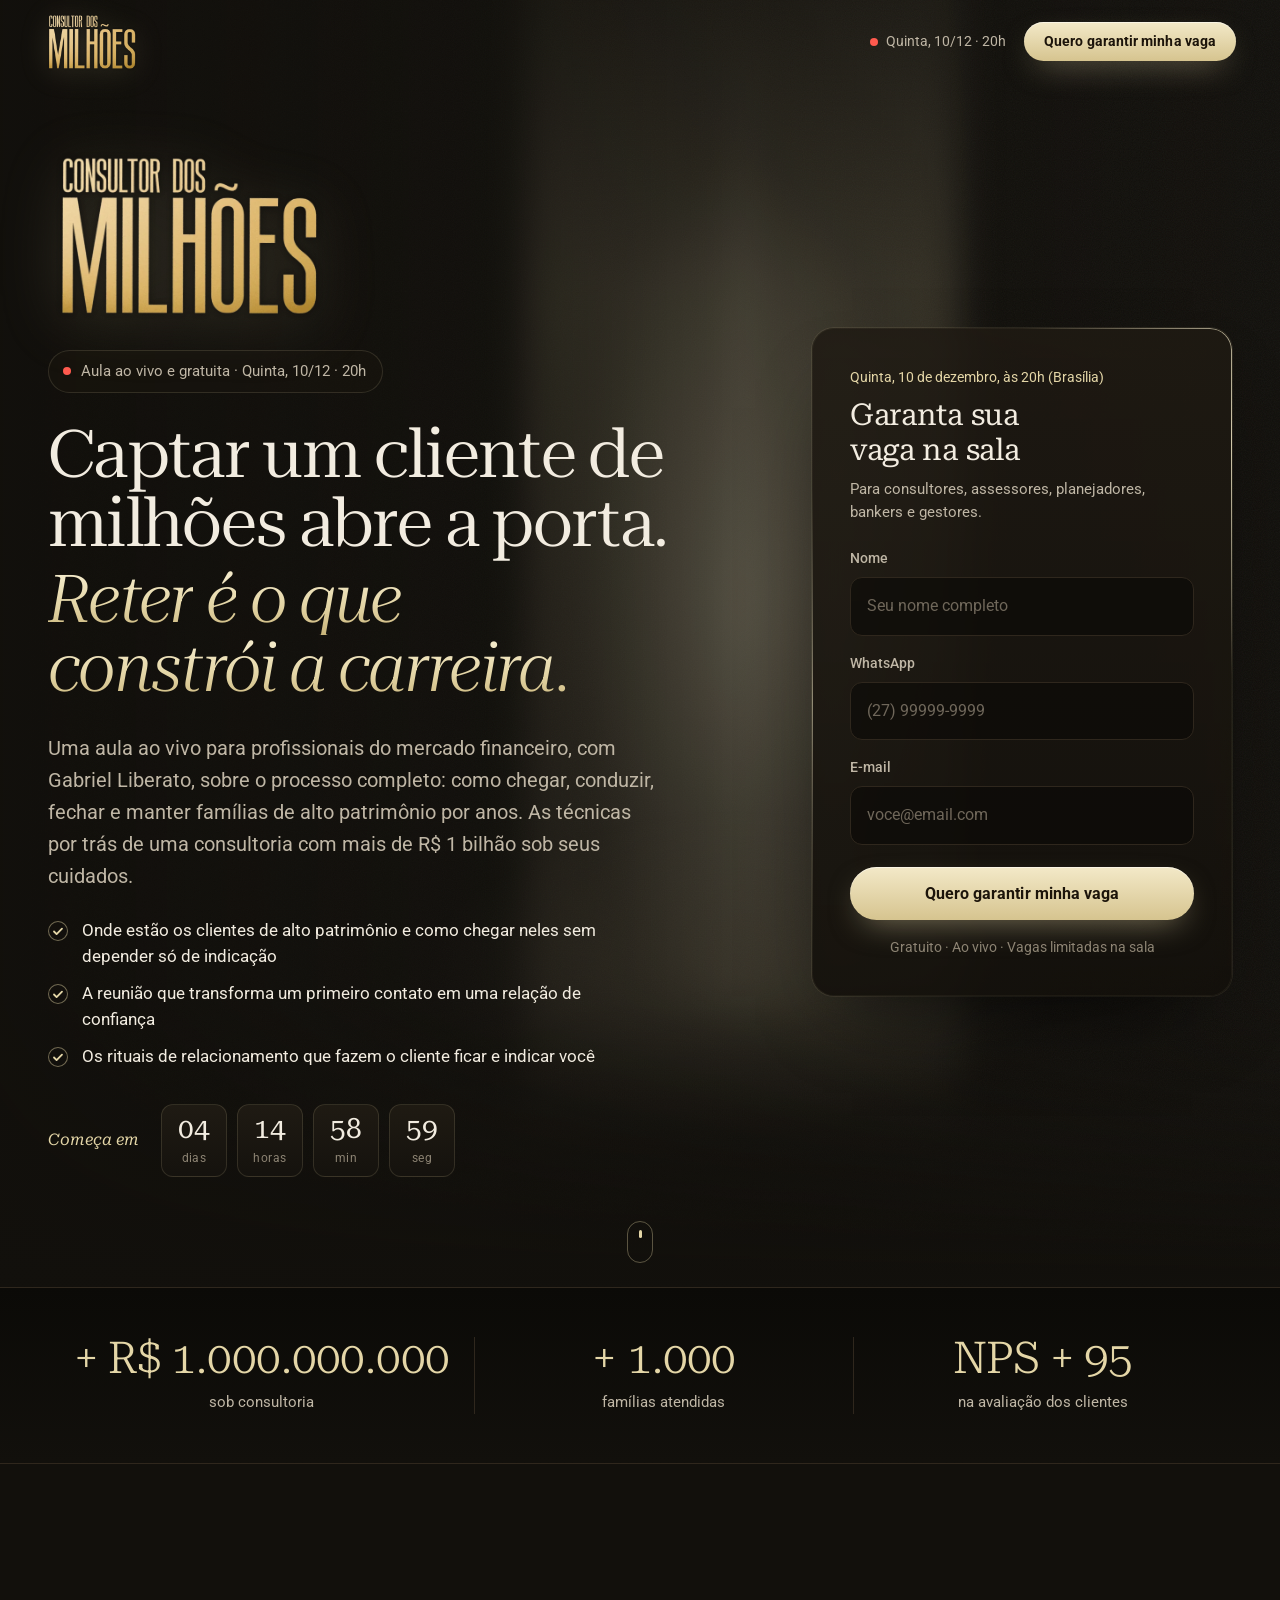
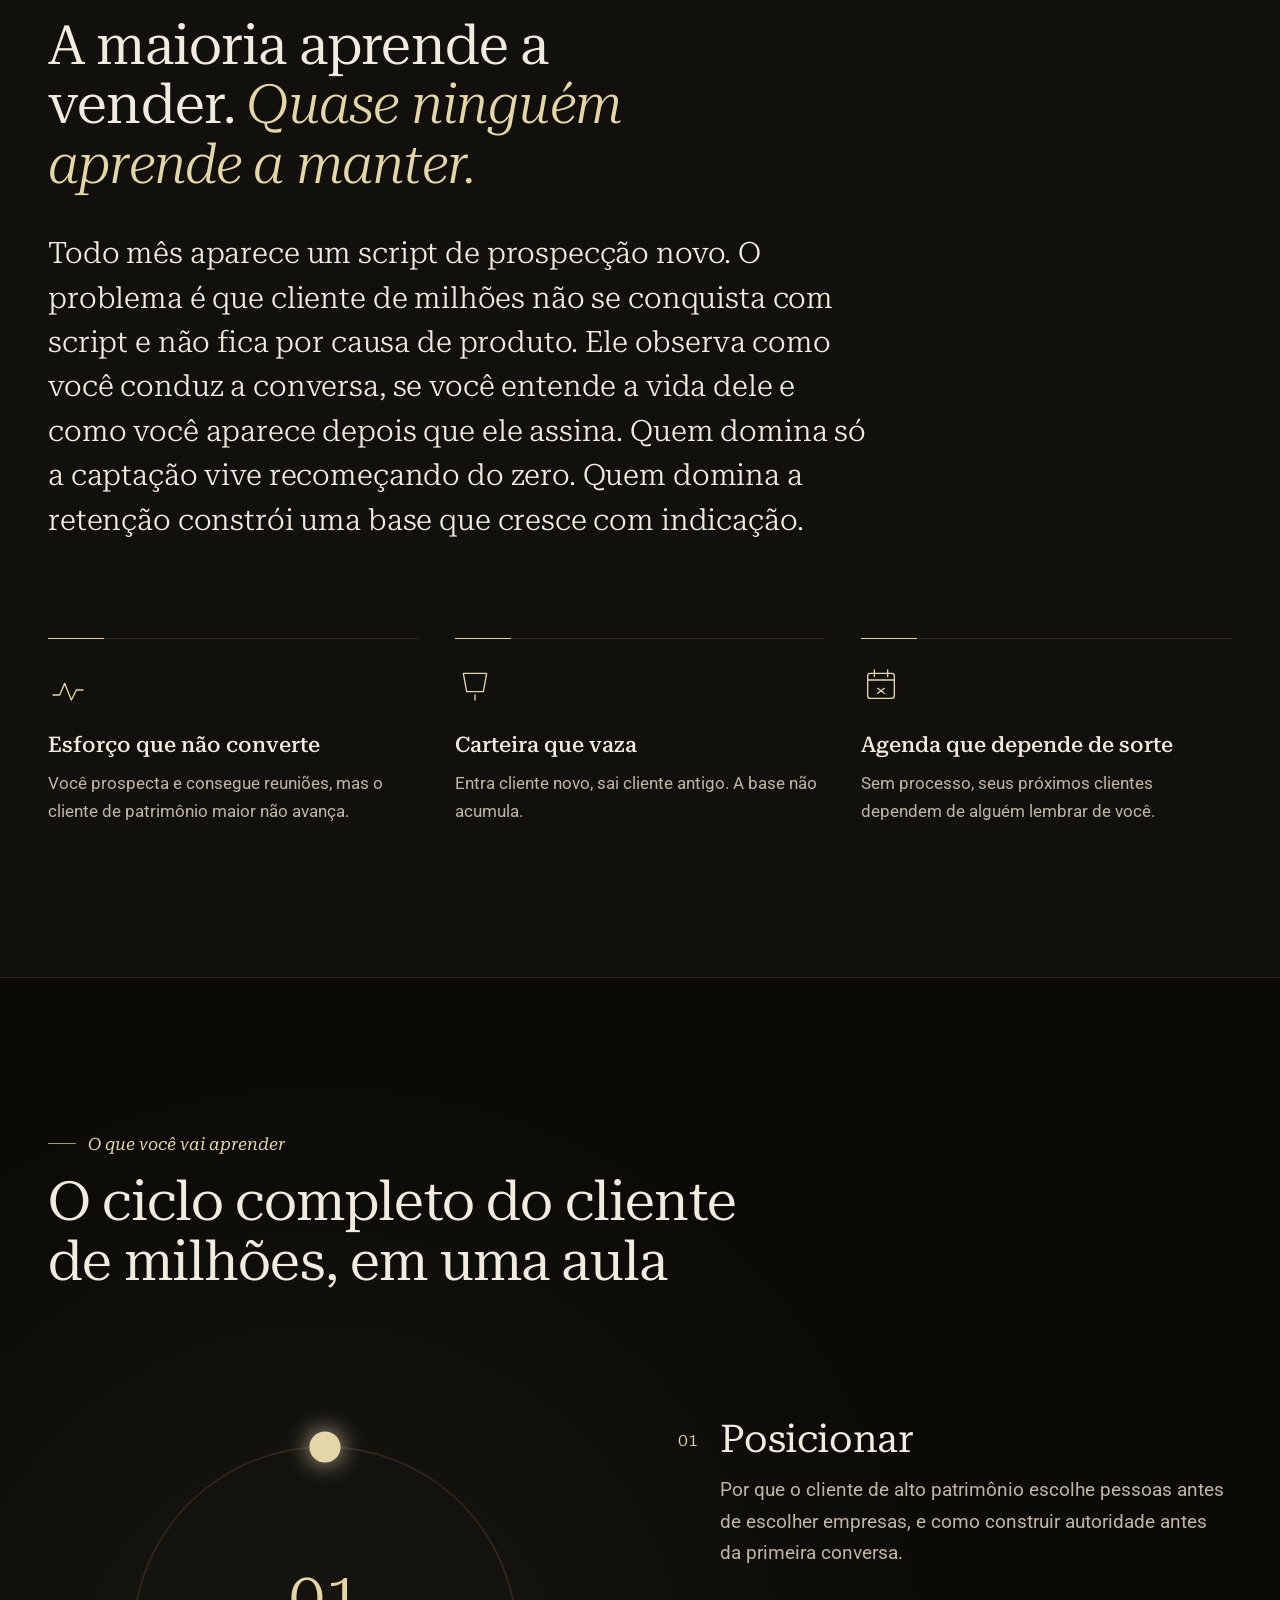
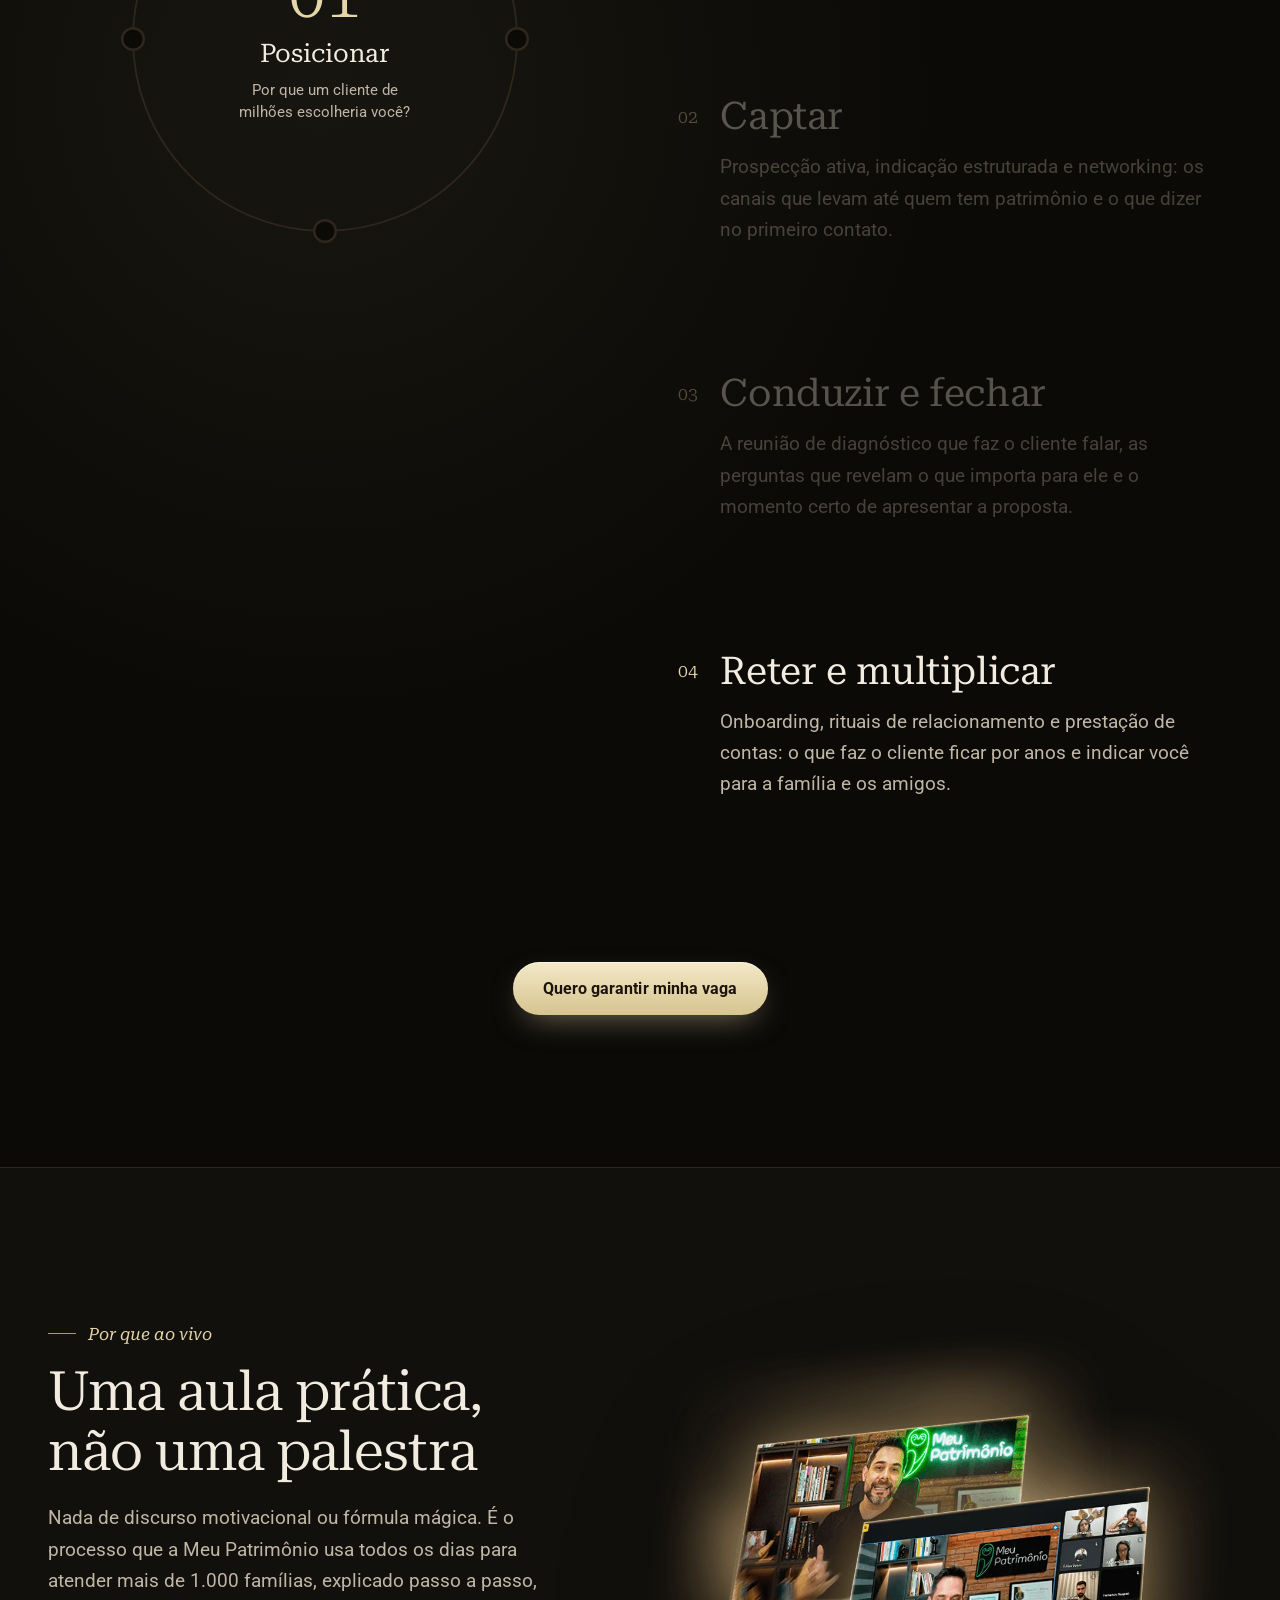
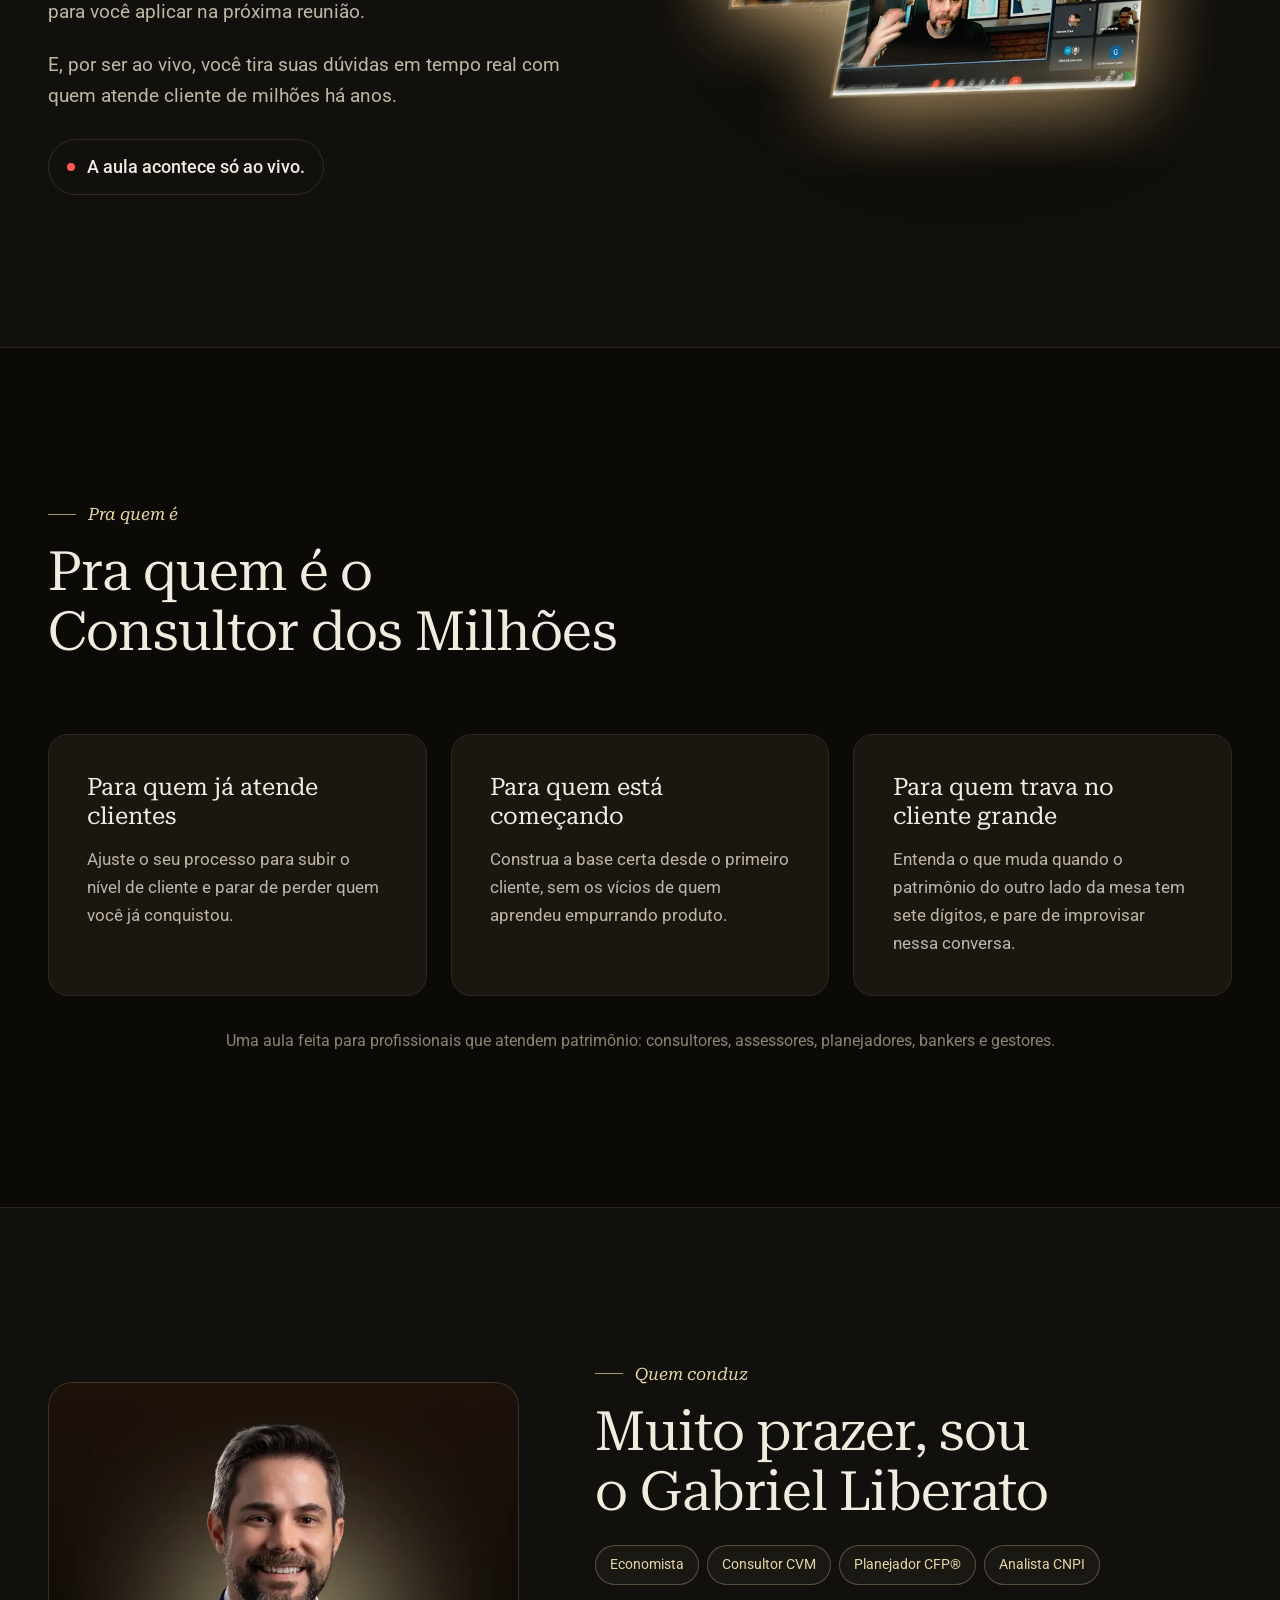
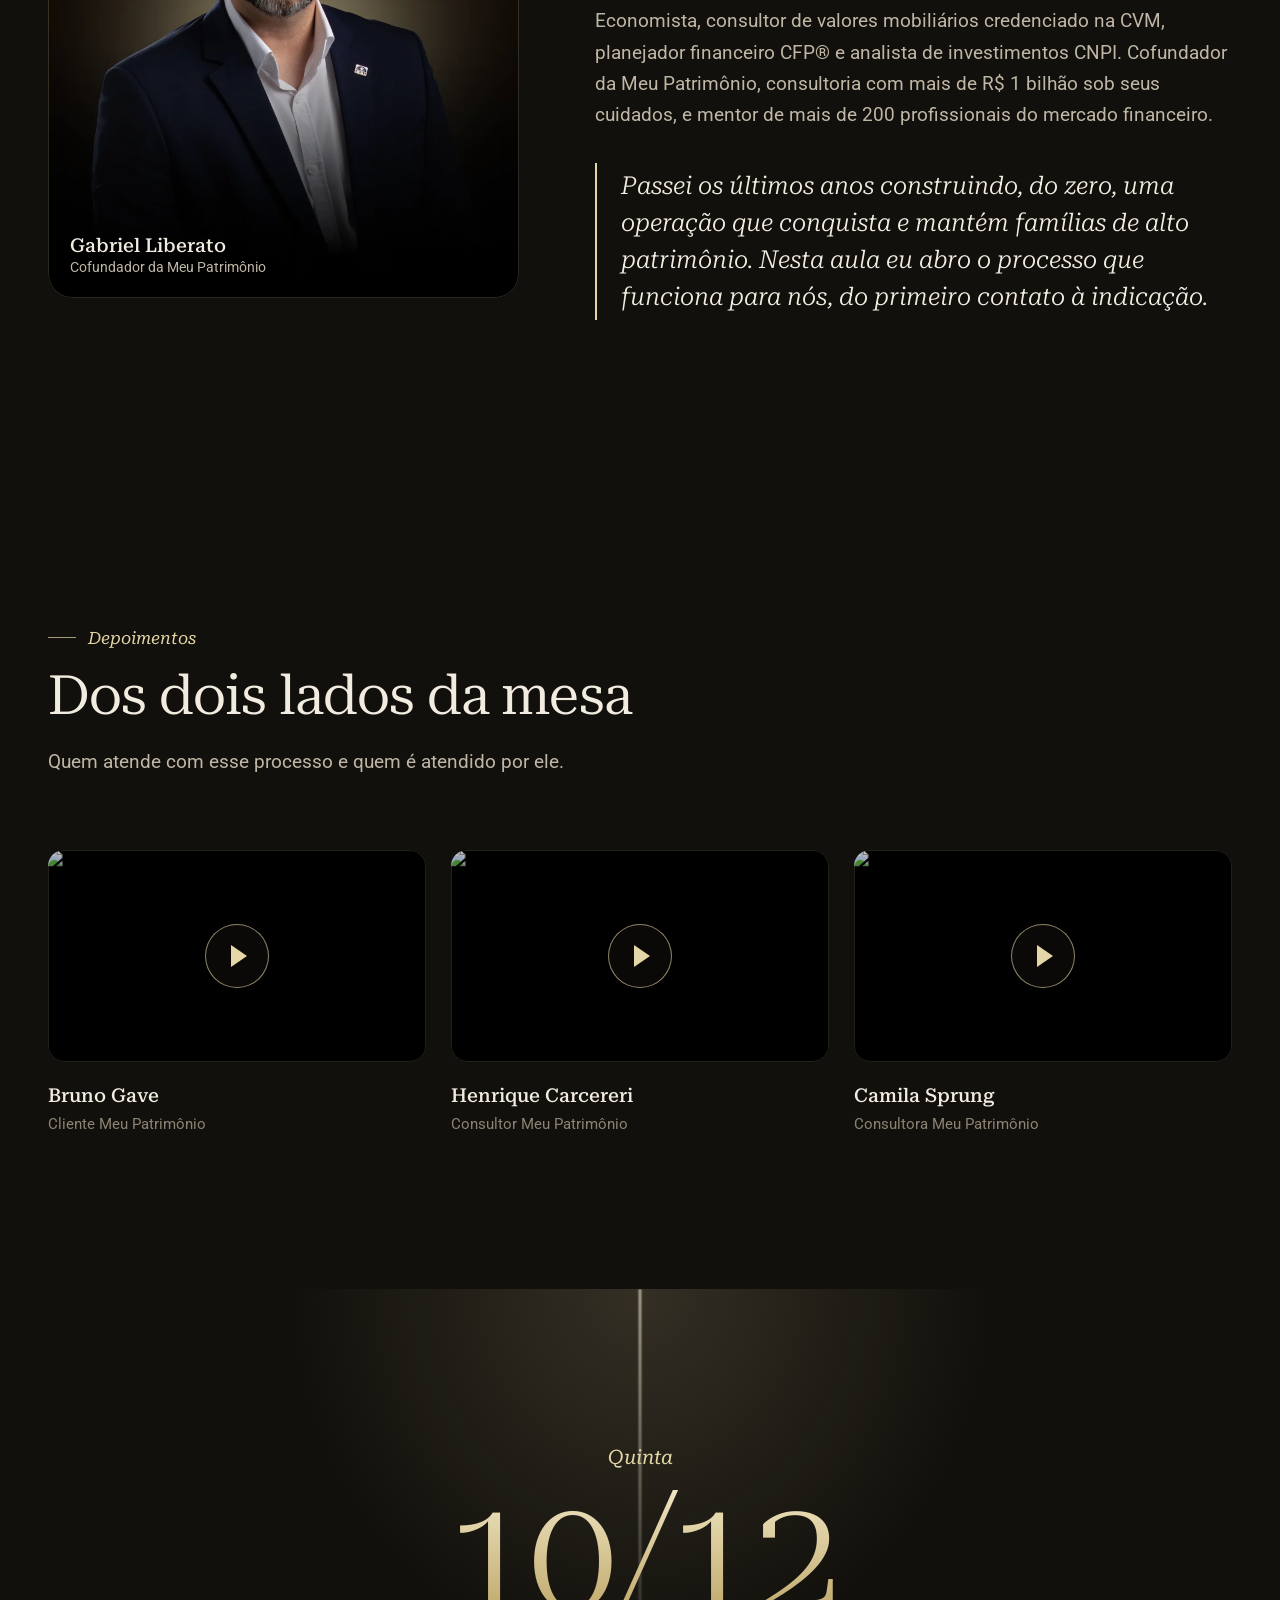
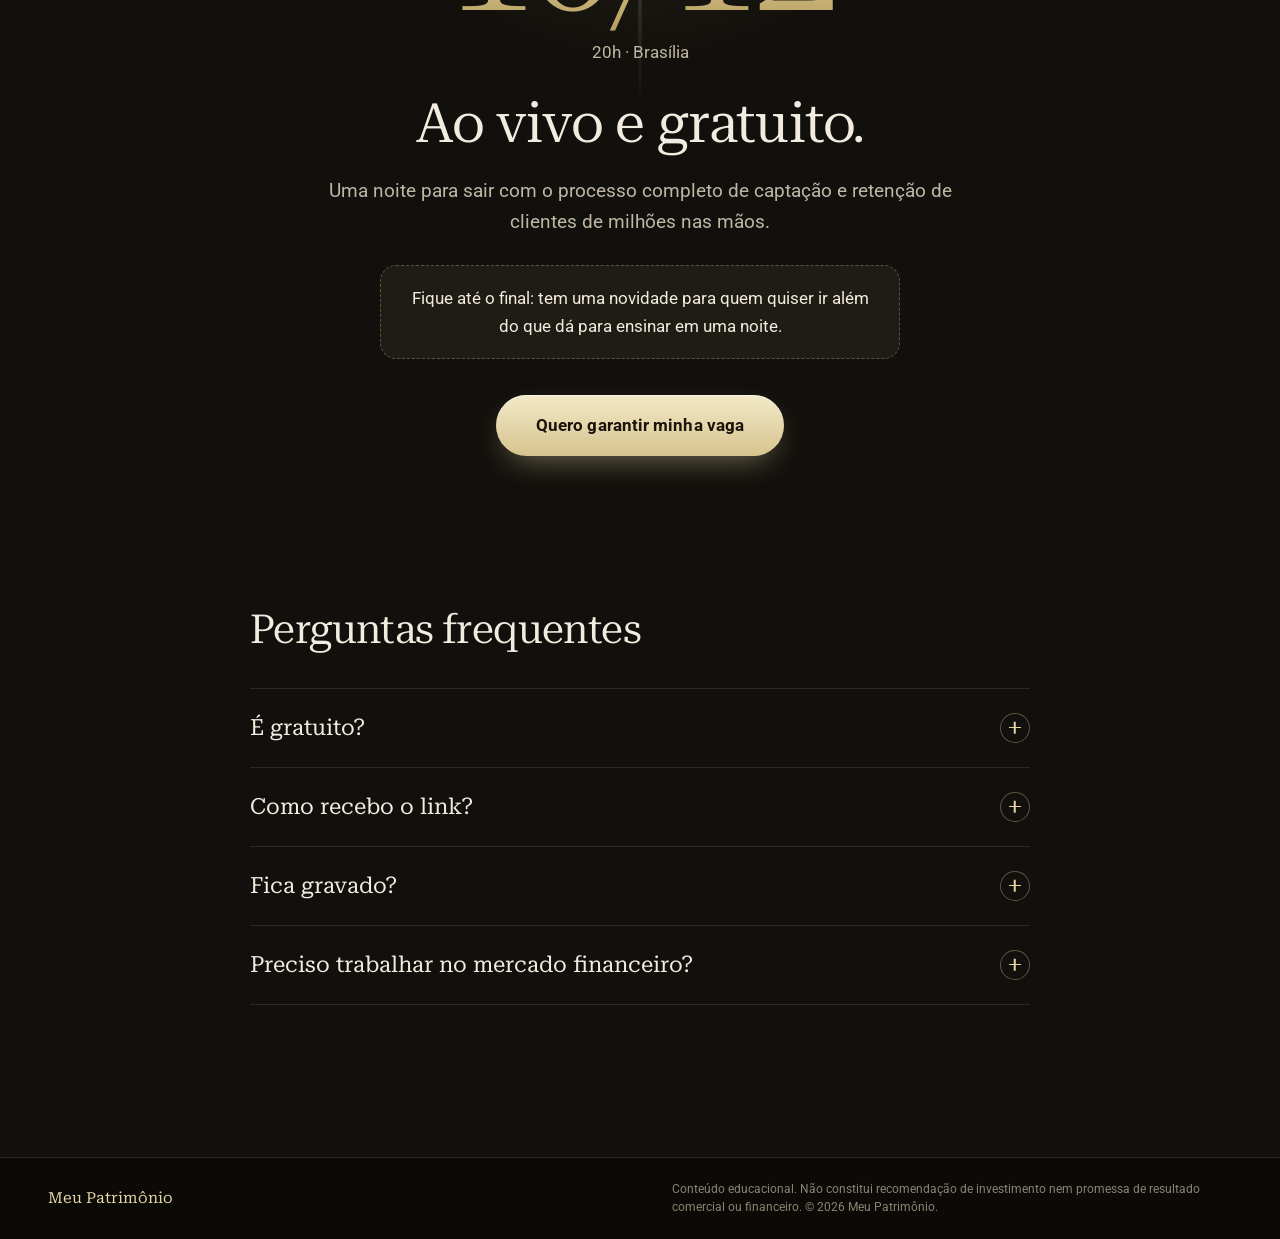
==== index.html @ 0bc3e93c "Favicon: M dourado da logo nova" ====
<!doctype html>
<html lang="pt-BR">
<head>
<!-- Google Tag Manager -->
<script>(function(w,d,s,l,i){w[l]=w[l]||[];w[l].push({'gtm.start':
new Date().getTime(),event:'gtm.js'});var f=d.getElementsByTagName(s)[0],
j=d.createElement(s),dl=l!='dataLayer'?'&l='+l:'';j.async=true;j.src=
'https://www.googletagmanager.com/gtm.js?id='+i+dl;f.parentNode.insertBefore(j,f);
})(window,document,'script','dataLayer','GTM-W8KLX8LN');</script>
<!-- End Google Tag Manager -->
<meta charset="utf-8">
<script>document.documentElement.classList.add('js')</script>
<meta name="viewport" content="width=device-width, initial-scale=1, viewport-fit=cover">
<title>Consultor dos Milhões · Aula ao vivo e gratuita para profissionais do mercado financeiro</title>
<meta name="description" content="Aula ao vivo e gratuita para consultores, assessores, planejadores e bankers, com Gabriel Liberato, sobre o processo completo de captar e reter clientes de alto patrimônio: posicionar, captar, conduzir, fechar e manter por anos.">
<meta name="theme-color" content="#12100c">
<meta property="og:type" content="website">
<meta property="og:title" content="Consultor dos Milhões · Aula ao vivo e gratuita para profissionais do mercado financeiro">
<meta property="og:description" content="Captar um cliente de milhões abre a porta. Reter é o que constrói a carreira. Aula ao vivo com Gabriel Liberato, cofundador da Meu Patrimônio.">
<meta property="og:locale" content="pt_BR">
<link rel="icon" href="assets/img/favicon.ico?v=2" sizes="any">
<link rel="icon" href="assets/img/favicon-32.png?v=2" type="image/png" sizes="32x32">
<link rel="apple-touch-icon" href="assets/img/apple-touch-icon.png?v=2">
<meta property="og:image" content="https://marketingmpi.github.io/LP-Consultor-dos-Milhoes/assets/img/favicon-512.png">
<link rel="preconnect" href="https://fonts.googleapis.com">
<link rel="preconnect" href="https://fonts.gstatic.com" crossorigin>
<link href="https://fonts.googleapis.com/css2?family=Roboto+Serif:ital,opsz,wght@0,8..144,300..600;1,8..144,300..500&family=Roboto:wght@400;500;700&display=swap" rel="stylesheet">
<link rel="stylesheet" href="styles.css?v=4">
</head>
<body>
<!-- Google Tag Manager (noscript) -->
<noscript><iframe src="https://www.googletagmanager.com/ns.html?id=GTM-W8KLX8LN"
height="0" width="0" style="display:none;visibility:hidden"></iframe></noscript>
<!-- End Google Tag Manager (noscript) -->

<div class="progress" aria-hidden="true"><span></span></div>

<!-- ===== Header ===== -->
<header class="header" id="topo">
  <a class="brand" href="#topo" aria-label="Consultor dos Milhões, voltar ao topo">
    <img class="brand-logo" src="assets/img/consultor-dos-milhoes.webp?v=2" width="640" height="399" alt="Consultor dos Milhões">
  </a>
  <div class="header-right">
    <span class="header-date"><span class="live-dot" aria-hidden="true"></span><span data-date="short">Quinta, 10/12 · 20h</span></span>
    <a class="btn btn-gold btn-sm header-cta" href="#inscricao" data-cta="header">Quero garantir minha vaga</a>
  </div>
</header>

<main>

<!-- ===== 1 · Hero ===== -->
<section class="hero" aria-labelledby="hero-title">
  <div class="hero-light" aria-hidden="true">
    <span class="door"></span>
    <span class="door-floor"></span>
  </div>
  <div class="grain" aria-hidden="true"></div>

  <div class="wrap hero-grid">
    <div class="hero-copy">
      <p class="event-logo" data-load="1"><img src="assets/img/consultor-dos-milhoes.webp?v=2" width="640" height="399" alt="Consultor dos Milhões"></p>
      <p class="kicker" data-load="2">
        <span class="live-dot" aria-hidden="true"></span>
        <span>Aula ao vivo e gratuita · <span data-date="kicker">Quinta, 10/12 · 20h</span></span>
      </p>

      <h1 id="hero-title" class="hero-title">
        <span class="line"><span class="split">Captar um cliente de milhões abre a porta.</span></span>
        <span class="line line-gold"><span class="split">Reter é o que constrói a carreira.</span></span>
      </h1>

      <p class="lead" data-load="3">Uma aula ao vivo para profissionais do mercado financeiro, com Gabriel Liberato, sobre o processo completo: como chegar, conduzir, fechar e manter famílias de alto patrimônio por anos. As técnicas por trás de uma consultoria com mais de R$&nbsp;1&nbsp;bilhão sob seus cuidados.</p>

      <ul class="hero-points" data-load="4">
        <li>Onde estão os clientes de alto patrimônio e como chegar neles sem depender só de indicação</li>
        <li>A reunião que transforma um primeiro contato em uma relação de confiança</li>
        <li>Os rituais de relacionamento que fazem o cliente ficar e indicar você</li>
      </ul>

      <div class="countdown" data-load="5" aria-label="Tempo até o encontro">
        <div class="cd-label">Começa em</div>
        <div class="cd-units" role="timer" aria-live="off">
          <div><b data-cd="d">00</b><span>dias</span></div>
          <div><b data-cd="h">00</b><span>horas</span></div>
          <div><b data-cd="m">00</b><span>min</span></div>
          <div><b data-cd="s">00</b><span>seg</span></div>
        </div>
      </div>
    </div>

    <div class="hero-form" id="inscricao" data-load="4">
      <div class="form-card" id="form-card">
        <div class="form-head">
          <p class="form-eyebrow"><span><span data-date="long">Quinta, 10 de dezembro, às 20h</span> (Brasília)</span></p>
          <h2 class="form-title">Garanta sua vaga na sala</h2>
          <p class="form-aud">Para consultores, assessores, planejadores, bankers e gestores.</p>
        </div>

        <form id="lead-form" class="lead-form" novalidate>
          <div class="field">
            <label for="f-nome">Nome</label>
            <input id="f-nome" name="fullname" type="text" autocomplete="name" placeholder="Seu nome completo" required>
            <small class="field-error" aria-live="polite"></small>
          </div>
          <div class="field">
            <label for="f-whats">WhatsApp</label>
            <input id="f-whats" name="phone" type="tel" inputmode="tel" autocomplete="tel" placeholder="(27) 99999-9999" required>
            <small class="field-error" aria-live="polite"></small>
          </div>
          <div class="field">
            <label for="f-email">E-mail</label>
            <input id="f-email" name="email" type="email" inputmode="email" autocomplete="email" placeholder="voce@email.com" required>
            <small class="field-error" aria-live="polite"></small>
          </div>

          <!-- UTMs preenchidas pelo app.js -->
          <input type="hidden" name="utm_source"><input type="hidden" name="utm_medium">
          <input type="hidden" name="utm_campaign"><input type="hidden" name="utm_content">
          <input type="hidden" name="utm_term">

          <button class="btn btn-gold btn-block" type="submit" data-cta="form">
            <span class="btn-label">Quero garantir minha vaga</span>
            <span class="btn-spinner" aria-hidden="true"></span>
          </button>
          <p class="form-note">Gratuito · Ao vivo · Vagas limitadas na sala</p>
          <p class="form-status" role="alert"></p>
        </form>

        <div class="form-success" hidden tabindex="-1">
          <svg class="check" viewBox="0 0 52 52" aria-hidden="true"><circle cx="26" cy="26" r="24"/><path d="M15 27l7 7 15-16"/></svg>
          <h2 class="form-title">Sua vaga está garantida</h2>
          <p>O link da sala chega por e-mail e WhatsApp no dia do encontro. Coloque na agenda agora para não perder o começo.</p>
          <div class="cal-buttons">
            <a class="btn btn-ghost btn-sm" data-cal="google" href="#" target="_blank" rel="noopener">Google Agenda</a>
            <a class="btn btn-ghost btn-sm" data-cal="ics" href="#" download="consultor-dos-milhoes.ics">Outlook ou Apple</a>
          </div>
        </div>
      </div>
    </div>
  </div>

  <a class="scroll-hint" href="#prova" aria-label="Rolar para o conteúdo"><span></span></a>
</section>

<!-- ===== 2 · Barra de prova ===== -->
<section class="proof" id="prova" aria-label="Números da Meu Patrimônio">
  <div class="wrap proof-grid">
    <div class="stat" data-reveal>
      <p class="stat-num">+ R$ <span data-count="1000000000" data-format="dots">1.000.000.000</span></p>
      <p class="stat-label">sob consultoria</p>
    </div>
    <div class="stat" data-reveal>
      <p class="stat-num">+ <span data-count="1000" data-format="dots">1.000</span></p>
      <p class="stat-label">famílias atendidas</p>
    </div>
    <div class="stat" data-reveal>
      <p class="stat-num">NPS + <span data-count="95">95</span></p>
      <p class="stat-label">na avaliação dos clientes</p>
    </div>
  </div>
</section>

<!-- ===== 3 · O problema ===== -->
<section class="problem section" aria-labelledby="problem-title">
  <div class="wrap"><div class="problem-head">
    <h2 id="problem-title" class="h2" data-reveal>A maioria aprende a vender. <em>Quase ninguém aprende a manter.</em></h2>
    <p class="scrub" data-scrub>Todo mês aparece um script de prospecção novo. O problema é que cliente de milhões não se conquista com script e não fica por causa de produto. Ele observa como você conduz a conversa, se você entende a vida dele e como você aparece depois que ele assina. Quem domina só a captação vive recomeçando do zero. Quem domina a retenção constrói uma base que cresce com indicação.</p>
  </div></div>

  <div class="wrap pains">
    <article class="pain" data-reveal>
      <svg class="pain-ico" viewBox="0 0 48 48" aria-hidden="true"><path d="M6 36h8l6-14 8 20 6-12h8"/></svg>
      <h3>Esforço que não converte</h3>
      <p>Você prospecta e consegue reuniões, mas o cliente de patrimônio maior não avança.</p>
    </article>
    <article class="pain" data-reveal>
      <svg class="pain-ico" viewBox="0 0 48 48" aria-hidden="true"><path d="M10 10h28l-4 22H14z"/><path class="drip" d="M24 36v6"/></svg>
      <h3>Carteira que vaza</h3>
      <p>Entra cliente novo, sai cliente antigo. A base não acumula.</p>
    </article>
    <article class="pain" data-reveal>
      <svg class="pain-ico" viewBox="0 0 48 48" aria-hidden="true"><rect x="8" y="10" width="32" height="30" rx="3"/><path d="M8 18h32M16 6v8M32 6v8"/><path d="M20 28l8 6M28 28l-8 6"/></svg>
      <h3>Agenda que depende de sorte</h3>
      <p>Sem processo, seus próximos clientes dependem de alguém lembrar de você.</p>
    </article>
  </div>
</section>

<!-- ===== 4 · O que você vai aprender (ciclo) ===== -->
<section class="cycle section" id="metodo" aria-labelledby="cycle-title">
  <div class="wrap">
    <header class="sec-head" data-reveal>
      <p class="sec-kicker">O que você vai aprender</p>
      <h2 id="cycle-title" class="h2">O ciclo completo do cliente de milhões, em uma aula</h2>
    </header>

    <div class="cycle-grid">
      <div class="cycle-visual" aria-hidden="true">
        <div class="ring">
          <svg viewBox="0 0 400 400">
            <defs>
              <linearGradient id="ringGold" x1="0" y1="0" x2="1" y2="1">
                <stop offset="0" stop-color="#f3e9c8"/><stop offset="1" stop-color="#b89f5e"/>
              </linearGradient>
            </defs>
            <circle class="ring-track" cx="200" cy="200" r="160"/>
            <circle class="ring-progress" cx="200" cy="200" r="160" pathLength="100"/>
            <g class="ring-nodes">
              <circle data-node="0" cx="200" cy="40"  r="9"/>
              <circle data-node="1" cx="360" cy="200" r="9"/>
              <circle data-node="2" cx="200" cy="360" r="9"/>
              <circle data-node="3" cx="40"  cy="200" r="9"/>
            </g>
          </svg>
          <div class="ring-center">
            <span class="ring-num">01</span>
            <span class="ring-name">Posicionar</span>
            <span class="ring-q">Por que um cliente de milhões escolheria você?</span>
          </div>
        </div>
      </div>

      <ol class="steps">
        <li class="step" data-step="0" data-q="Por que um cliente de milhões escolheria você?">
          <span class="step-num">01</span>
          <div>
            <h3>Posicionar</h3>
            <p>Por que o cliente de alto patrimônio escolhe pessoas antes de escolher empresas, e como construir autoridade antes da primeira conversa.</p>
          </div>
        </li>
        <li class="step" data-step="1" data-q="Onde ele está e o que dizer no primeiro contato?">
          <span class="step-num">02</span>
          <div>
            <h3>Captar</h3>
            <p>Prospecção ativa, indicação estruturada e networking: os canais que levam até quem tem patrimônio e o que dizer no primeiro contato.</p>
          </div>
        </li>
        <li class="step" data-step="2" data-q="Como fazer a reunião virar uma relação?">
          <span class="step-num">03</span>
          <div>
            <h3>Conduzir e fechar</h3>
            <p>A reunião de diagnóstico que faz o cliente falar, as perguntas que revelam o que importa para ele e o momento certo de apresentar a proposta.</p>
          </div>
        </li>
        <li class="step" data-step="3" data-q="O que faz ele ficar por anos e indicar você?">
          <span class="step-num">04</span>
          <div>
            <h3>Reter e multiplicar</h3>
            <p>Onboarding, rituais de relacionamento e prestação de contas: o que faz o cliente ficar por anos e indicar você para a família e os amigos.</p>
          </div>
        </li>
      </ol>
    </div>

    <div class="center-cta" data-reveal>
      <a class="btn btn-gold" href="#inscricao" data-cta="metodo">Quero garantir minha vaga</a>
    </div>
  </div>
</section>

<!-- ===== 5 · Por que ao vivo ===== -->
<section class="live section" aria-labelledby="live-title">
  <div class="wrap live-grid">
    <div class="live-copy">
      <p class="sec-kicker" data-reveal>Por que ao vivo</p>
      <h2 id="live-title" class="h2" data-reveal>Uma aula prática, não uma palestra</h2>
      <p class="body" data-reveal>Nada de discurso motivacional ou fórmula mágica. É o processo que a Meu Patrimônio usa todos os dias para atender mais de 1.000 famílias, explicado passo a passo, para você aplicar na próxima reunião.</p>
      <p class="body" data-reveal>E, por ser ao vivo, você tira suas dúvidas em tempo real com quem atende cliente de milhões há anos.</p>
      <p class="live-only" data-reveal><span class="live-dot" aria-hidden="true"></span>A aula acontece só ao vivo.</p>
    </div>
    <figure class="live-media" data-reveal data-tilt>
      <img src="assets/img/aula-ao-vivo.webp" width="989" height="763" loading="lazy" alt="Gabriel Liberato conduzindo um encontro ao vivo com profissionais do mercado financeiro">
    </figure>
  </div>
</section>

<!-- ===== 6 · Pra quem é ===== -->
<section class="audience section" aria-labelledby="aud-title">
  <div class="wrap">
    <header class="sec-head" data-reveal>
      <p class="sec-kicker">Pra quem é</p>
      <h2 id="aud-title" class="h2">Pra quem é o Consultor dos Milhões</h2>
    </header>
    <div class="aud-grid">
      <article class="aud" data-reveal data-spot>
        <h3>Para quem já atende clientes</h3>
        <p>Ajuste o seu processo para subir o nível de cliente e parar de perder quem você já conquistou.</p>
      </article>
      <article class="aud" data-reveal data-spot>
        <h3>Para quem está começando</h3>
        <p>Construa a base certa desde o primeiro cliente, sem os vícios de quem aprendeu empurrando produto.</p>
      </article>
      <article class="aud" data-reveal data-spot>
        <h3>Para quem trava no cliente grande</h3>
        <p>Entenda o que muda quando o patrimônio do outro lado da mesa tem sete dígitos, e pare de improvisar nessa conversa.</p>
      </article>
    </div>
    <p class="aud-note" data-reveal>Uma aula feita para profissionais que atendem patrimônio: consultores, assessores, planejadores, bankers e gestores.</p>
  </div>
</section>

<!-- ===== 7 · Quem conduz ===== -->
<section class="host section" aria-labelledby="host-title">
  <div class="wrap host-grid">
    <figure class="host-photo" data-reveal>
      <img src="assets/img/gabriel-retrato.webp" width="850" height="932" loading="lazy" alt="Gabriel Liberato, cofundador da Meu Patrimônio">
      <figcaption>
        <strong>Gabriel Liberato</strong>
        <span>Cofundador da Meu Patrimônio</span>
      </figcaption>
    </figure>
    <div class="host-copy">
      <p class="sec-kicker" data-reveal>Quem conduz</p>
      <h2 id="host-title" class="h2" data-reveal>Muito prazer, sou o Gabriel Liberato</h2>
      <ul class="creds" data-reveal>
        <li>Economista</li>
        <li>Consultor CVM</li>
        <li>Planejador CFP®</li>
        <li>Analista CNPI</li>
      </ul>
      <p class="body" data-reveal>Economista, consultor de valores mobiliários credenciado na CVM, planejador financeiro CFP® e analista de investimentos CNPI. Cofundador da Meu Patrimônio, consultoria com mais de R$ 1 bilhão sob seus cuidados, e mentor de mais de 200 profissionais do mercado financeiro.</p>
      <blockquote class="host-quote" data-reveal>Passei os últimos anos construindo, do zero, uma operação que conquista e mantém famílias de alto patrimônio. Nesta aula eu abro o processo que funciona para nós, do primeiro contato à indicação.</blockquote>
    </div>
  </div>
</section>

<!-- ===== 8 · Depoimentos ===== -->
<section class="testis section" aria-labelledby="testi-title">
  <div class="wrap">
    <header class="sec-head" data-reveal>
      <p class="sec-kicker">Depoimentos</p>
      <h2 id="testi-title" class="h2">Dos dois lados da mesa</h2>
      <p class="body">Quem atende com esse processo e quem é atendido por ele.</p>
    </header>
    <div class="testi-track">
      <article class="testi" data-reveal>
        <button class="yt" type="button" data-yt="7-9PUuIpELQ" aria-label="Assistir ao depoimento de Bruno Gave">
          <img src="https://i.ytimg.com/vi/7-9PUuIpELQ/hqdefault.jpg" alt="" loading="lazy" width="480" height="360">
          <span class="yt-play" aria-hidden="true"></span>
        </button>
        <p class="testi-name">Bruno Gave</p>
        <p class="testi-role">Cliente Meu Patrimônio</p>
      </article>
      <article class="testi" data-reveal>
        <button class="yt" type="button" data-yt="SCZ__NRHzUA" data-start="54" aria-label="Assistir ao depoimento de Henrique Carcereri">
          <img src="https://i.ytimg.com/vi/SCZ__NRHzUA/hqdefault.jpg" alt="" loading="lazy" width="480" height="360">
          <span class="yt-play" aria-hidden="true"></span>
        </button>
        <p class="testi-name">Henrique Carcereri</p>
        <p class="testi-role">Consultor Meu Patrimônio</p>
      </article>
      <article class="testi" data-reveal>
        <button class="yt" type="button" data-yt="b5jUi6AoTQI" aria-label="Assistir ao depoimento de Camila Sprung">
          <img src="https://i.ytimg.com/vi/b5jUi6AoTQI/hqdefault.jpg" alt="" loading="lazy" width="480" height="360">
          <span class="yt-play" aria-hidden="true"></span>
        </button>
        <p class="testi-name">Camila Sprung</p>
        <p class="testi-role">Consultora Meu Patrimônio</p>
      </article>
    </div>
  </div>
</section>

<!-- ===== 9 · Fecho ===== -->
<section class="closing section" id="fecho" aria-labelledby="close-title">
  <div class="closing-light" aria-hidden="true"></div>
  <div class="wrap narrow center">
    <p class="closing-date" data-reveal>
      <span class="cd-day" data-date="weekday">Quinta</span>
      <span class="cd-big" data-date="ddmm">10/12</span>
      <span class="cd-hour" data-date="hour">20h · Brasília</span>
    </p>
    <h2 id="close-title" class="h2" data-reveal>Ao vivo e gratuito.</h2>
    <p class="body" data-reveal>Uma noite para sair com o processo completo de captação e retenção de clientes de milhões nas mãos.</p>
    <p class="stay" data-reveal>Fique até o final: tem uma novidade para quem quiser ir além do que dá para ensinar em uma noite.</p>
    <div data-reveal>
      <a class="btn btn-gold btn-lg" href="#inscricao" data-cta="fecho">Quero garantir minha vaga</a>
    </div>
  </div>
</section>

<!-- ===== 10 · FAQ ===== -->
<section class="faq section" aria-labelledby="faq-title">
  <div class="wrap narrow">
    <h2 id="faq-title" class="h2 h2-sm" data-reveal>Perguntas frequentes</h2>
    <div class="faq-list">
      <div class="qa" data-reveal>
        <button class="qa-q" type="button" aria-expanded="false">É gratuito?<span class="qa-ico" aria-hidden="true"></span></button>
        <div class="qa-a"><div><p>Sim. Basta se inscrever para receber o link da sala.</p></div></div>
      </div>
      <div class="qa" data-reveal>
        <button class="qa-q" type="button" aria-expanded="false">Como recebo o link?<span class="qa-ico" aria-hidden="true"></span></button>
        <div class="qa-a"><div><p>Por e-mail e WhatsApp, no dia do encontro.</p></div></div>
      </div>
      <div class="qa" data-reveal>
        <button class="qa-q" type="button" aria-expanded="false">Fica gravado?<span class="qa-ico" aria-hidden="true"></span></button>
        <div class="qa-a"><div><p>Não. O encontro acontece só ao vivo, para quem estiver na sala.</p></div></div>
      </div>
      <div class="qa" data-reveal>
        <button class="qa-q" type="button" aria-expanded="false">Preciso trabalhar no mercado financeiro?<span class="qa-ico" aria-hidden="true"></span></button>
        <div class="qa-a"><div><p>A aula foi feita para profissionais que atendem patrimônio: consultores, assessores, planejadores, bankers e gestores. Se você está começando na área, ela também é para você: é a base certa desde o primeiro cliente.</p></div></div>
      </div>
    </div>
  </div>
</section>

</main>

<footer class="footer">
  <div class="wrap footer-inner">
    <p class="footer-sign">Meu Patrimônio</p>
    <p class="legal">Conteúdo educacional. Não constitui recomendação de investimento nem promessa de resultado comercial ou financeiro. &copy; 2026 Meu Patrimônio.</p>
  </div>
</footer>

<!-- CTA fixo no mobile -->
<div class="sticky-cta" aria-hidden="true">
  <div>
    <strong data-date="short">Quinta, 10/12 · 20h</strong>
    <span>Ao vivo e gratuito</span>
  </div>
  <a class="btn btn-gold btn-sm" href="#inscricao" tabindex="-1" data-cta="sticky">Garantir vaga</a>
</div>

<script src="app.js?v=3"></script>
</body>
</html>
---- styles.css ----
/* ===== Consultor dos Milhões · LP recorrente ===== */
:root{
  --bg:#12100c;
  --bg-deep:#0b0a07;
  --surface:#1a1610;
  --surface-2:#211c14;
  --line:#2f271d;
  --line-soft:rgba(228,214,167,.14);
  --gold:#e4d6a7;
  --gold-hi:#f3e9c8;
  --gold-lo:#b89f5e;
  --ink:#f2ece0;
  --ink-soft:#bfb6a5;
  --ink-mute:#8c8373;
  --live:#ff5a4e;
  --serif:'Roboto Serif',Georgia,'Times New Roman',serif;
  --sans:'Roboto',system-ui,-apple-system,'Segoe UI',sans-serif;
  --head-h:84px;
  --wrap:1200px;
  --ease:cubic-bezier(.2,.7,.1,1);
  --ease-out:cubic-bezier(.16,1,.3,1);
}

*,*::before,*::after{box-sizing:border-box}
html{scroll-behavior:smooth;scroll-padding-top:calc(var(--head-h) + 12px);-webkit-text-size-adjust:100%}
body{
  margin:0;background:var(--bg);color:var(--ink);
  font-family:var(--sans);font-size:1.125rem;line-height:1.65;
  -webkit-font-smoothing:antialiased;text-rendering:optimizeLegibility;
  overflow-x:hidden;
}
[hidden]{display:none!important}
img{max-width:100%;height:auto;display:block}
a{color:inherit}
h1,h2,h3,p{margin:0}
button{font:inherit;color:inherit}
::selection{background:var(--gold);color:var(--bg)}
:focus-visible{outline:2px solid var(--gold);outline-offset:3px;border-radius:6px}

.wrap{width:min(100% - 2*clamp(20px,5vw,48px),var(--wrap));margin-inline:auto}
.narrow{max-width:780px}
.center{text-align:center}
.section{padding-block:clamp(88px,12vw,152px);position:relative}

/* ---------- Tipografia ---------- */
.h2{
  font-family:var(--serif);font-weight:400;font-variation-settings:"opsz" 96;
  font-size:clamp(2rem,1.2rem + 3.2vw,3.4rem);line-height:1.1;letter-spacing:-.015em;
  color:var(--ink);text-wrap:balance;
}
.h2 em{font-style:italic;font-weight:300;color:var(--gold)}
.h2-sm{font-size:clamp(1.75rem,1.2rem + 2vw,2.5rem)}
.body{color:var(--ink-soft);max-width:62ch;margin-top:1.1em;font-size:clamp(1.0625rem,1rem + .25vw,1.1875rem)}
.sec-head{max-width:760px;margin-bottom:clamp(40px,6vw,72px)}
.sec-kicker{
  font-family:var(--serif);font-style:italic;font-size:1.0625rem;color:var(--gold);
  margin-bottom:14px;display:flex;align-items:center;gap:12px;
}
.sec-kicker::before{content:"";width:28px;height:1px;background:currentColor;opacity:.7}

/* ---------- Botões ---------- */
.btn{
  --pad-y:17px;--pad-x:30px;
  position:relative;display:inline-flex;align-items:center;justify-content:center;gap:10px;
  padding:var(--pad-y) var(--pad-x);border-radius:999px;border:0;cursor:pointer;
  font-family:var(--sans);font-weight:700;font-size:1rem;letter-spacing:.005em;line-height:1.2;
  text-decoration:none;isolation:isolate;overflow:hidden;
  transition:transform .35s var(--ease-out),box-shadow .35s var(--ease-out),background-color .25s;
}
.btn-gold{
  color:#1c140a;background:linear-gradient(180deg,var(--gold-hi),#d6c48f);
  box-shadow:0 1px 0 rgba(255,255,255,.5) inset,0 12px 32px -12px rgba(228,214,167,.55);
}
.btn-gold::after{ /* brilho que atravessa o botão */
  content:"";position:absolute;inset:0;z-index:-1;
  background:linear-gradient(105deg,transparent 35%,rgba(255,255,255,.75) 50%,transparent 65%);
  transform:translateX(-120%);animation:sheen 5.5s var(--ease) 2.2s infinite;
}
.btn-gold:hover{transform:translateY(-2px);box-shadow:0 1px 0 rgba(255,255,255,.5) inset,0 18px 40px -12px rgba(228,214,167,.7)}
.btn-gold:active{transform:translateY(0) scale(.985)}
@keyframes sheen{0%{transform:translateX(-120%)}22%,100%{transform:translateX(120%)}}
.btn-ghost{color:var(--gold);background:transparent;box-shadow:inset 0 0 0 1px rgba(228,214,167,.45)}
.btn-ghost:hover{background:rgba(228,214,167,.08)}
.btn-sm{--pad-y:11px;--pad-x:20px;font-size:.9rem}
.btn-lg{--pad-y:20px;--pad-x:40px;font-size:1.0625rem}
.btn-block{width:100%}

/* ---------- Progresso + header ---------- */
.progress{position:fixed;inset:0 0 auto;height:2px;z-index:70;pointer-events:none}
.progress span{display:block;height:100%;width:100%;transform-origin:0 50%;transform:scaleX(0);
  background:linear-gradient(90deg,var(--gold-lo),var(--gold-hi))}

.header{
  position:fixed;inset:0 0 auto;height:var(--head-h);z-index:60;
  display:flex;align-items:center;justify-content:space-between;gap:16px;
  padding-inline:clamp(18px,4vw,44px);
  transition:background-color .4s,border-color .4s,backdrop-filter .4s;
  border-bottom:1px solid transparent;
}
.header.is-scrolled{background:rgba(18,16,12,.82);backdrop-filter:blur(14px) saturate(1.2);-webkit-backdrop-filter:blur(14px) saturate(1.2);border-color:var(--line)}
.brand{display:flex;align-items:center;text-decoration:none;line-height:0}
.brand-logo{height:60px;width:auto;filter:drop-shadow(0 4px 14px rgba(228,214,167,.18));transition:transform .4s var(--ease-out)}
.brand:hover .brand-logo{transform:scale(1.04)}
.header-right{display:flex;align-items:center;gap:18px}
.header-date{display:flex;align-items:center;gap:8px;font-size:.875rem;color:var(--ink-soft)}
.header-cta{opacity:0;transform:translateY(-6px);pointer-events:none;transition:opacity .35s,transform .35s var(--ease-out)}
.header.show-cta .header-cta{opacity:1;transform:none;pointer-events:auto}

.live-dot{
  width:8px;height:8px;border-radius:50%;background:var(--live);flex:none;position:relative;display:inline-block;
  box-shadow:0 0 0 0 rgba(255,90,78,.6);animation:pulse 1.8s ease-out infinite;
}
@keyframes pulse{0%{box-shadow:0 0 0 0 rgba(255,90,78,.55)}80%,100%{box-shadow:0 0 0 9px rgba(255,90,78,0)}}

/* ---------- Hero ---------- */
.hero{
  position:relative;min-height:100svh;display:flex;align-items:center;
  padding:calc(var(--head-h) + clamp(28px,5vw,64px)) 0 clamp(72px,9vw,110px);
  overflow:hidden;isolation:isolate;
}
.hero-light{position:absolute;inset:0;z-index:-2;pointer-events:none}
.door{ /* a porta que se abre: faixa de luz dourada */
  position:absolute;left:calc(58% + var(--px,0px));top:-6%;height:96%;width:min(34vw,460px);
  transform:translateX(-50%) scaleX(.02);transform-origin:50% 50%;
  background:
    radial-gradient(55% 50% at 50% 55%,rgba(243,233,200,.42),transparent 72%),
    linear-gradient(180deg,rgba(228,214,167,.04),rgba(228,214,167,.26) 30%,rgba(228,214,167,.14) 85%,transparent);
  filter:blur(18px);opacity:0;
  animation:doorOpen 2.4s var(--ease-out) .25s forwards, doorBreath 9s ease-in-out 2.8s infinite;
}
.door::before{ /* filete central mais forte */
  content:"";position:absolute;left:50%;top:6%;bottom:10%;width:3px;transform:translateX(-50%);
  background:linear-gradient(180deg,transparent,rgba(255,246,220,.9) 30%,rgba(255,246,220,.6) 80%,transparent);
  filter:blur(2px);
}
.door-floor{
  position:absolute;left:58%;bottom:-8%;width:min(70vw,980px);height:46%;transform:translateX(-50%);
  background:radial-gradient(50% 40% at 50% 30%,rgba(228,214,167,.16),transparent 70%);
  opacity:0;animation:fadeIn 2.4s var(--ease-out) .9s forwards;
}
@keyframes doorOpen{0%{opacity:0;transform:translateX(-50%) scaleX(.02)}25%{opacity:1}100%{opacity:1;transform:translateX(-50%) scaleX(1)}}
@keyframes doorBreath{0%,100%{filter:blur(18px) brightness(1)}50%{filter:blur(22px) brightness(1.18)}}
@keyframes fadeIn{to{opacity:1}}

.grain{
  position:absolute;inset:-50%;z-index:-1;pointer-events:none;opacity:.07;mix-blend-mode:overlay;
  background-image:url("data:image/svg+xml,%3Csvg xmlns='http://www.w3.org/2000/svg' width='180' height='180'%3E%3Cfilter id='n'%3E%3CfeTurbulence type='fractalNoise' baseFrequency='.9' numOctaves='2' stitchTiles='stitch'/%3E%3C/filter%3E%3Crect width='100%25' height='100%25' filter='url(%23n)'/%3E%3C/svg%3E");
}
.hero::after{ /* vinheta para segurar o texto */
  content:"";position:absolute;inset:0;z-index:-1;pointer-events:none;
  background:linear-gradient(90deg,rgba(18,16,12,.92) 0%,rgba(18,16,12,.55) 45%,rgba(18,16,12,.2) 100%),
             linear-gradient(0deg,var(--bg) 0%,transparent 22%);
}

.hero-grid{display:grid;grid-template-columns:minmax(0,1.25fr) minmax(340px,.75fr);gap:clamp(36px,5vw,80px);align-items:center}
.event-logo{margin:0 0 26px;line-height:0}
.event-logo img{width:clamp(200px,22vw,300px);height:auto;filter:drop-shadow(0 10px 30px rgba(228,214,167,.18))}
.form-aud{margin-top:10px;color:var(--ink-soft);font-size:.95rem;line-height:1.5}
.kicker{display:inline-flex;align-items:center;gap:10px;font-size:.95rem;color:var(--ink-soft);
  padding:8px 16px 8px 14px;border-radius:999px;border:1px solid var(--line-soft);background:rgba(26,22,16,.55)}
.hero-title{
  font-family:var(--serif);font-weight:400;font-variation-settings:"opsz" 144;
  font-size:clamp(2.3rem,1.1rem + 3.8vw,4.2rem);line-height:1.04;letter-spacing:-.025em;
  margin:28px 0 0;text-wrap:balance;
}
.hero-title .line{display:block}
.hero-title .line-gold{font-style:italic;font-weight:300;margin-top:.12em;color:var(--gold)}
.hero-title .w{display:inline-block;overflow:hidden;vertical-align:top;padding:0 .04em .1em;margin:0 -.04em -.1em}
.hero-title .w > span{display:inline-block;transform:translateY(105%);opacity:0;
  transition:transform 1.1s var(--ease-out),opacity 1.1s var(--ease-out);transition-delay:calc(var(--i) * 55ms + 300ms)}
.hero-title .line-gold .w > span{
  background:linear-gradient(180deg,var(--gold-hi) 15%,var(--gold) 55%,#c9b47a 100%);
  -webkit-background-clip:text;background-clip:text;color:transparent;
}
.is-loaded .hero-title .w > span{transform:none;opacity:1}

.lead{margin-top:28px;max-width:56ch;color:var(--ink-soft);font-size:clamp(1.0625rem,1rem + .35vw,1.25rem);line-height:1.6}
.hero-points{list-style:none;padding:0;margin:26px 0 0;display:grid;gap:12px;max-width:58ch}
.hero-points li{position:relative;padding-left:34px;color:var(--ink);font-size:1.0625rem;line-height:1.5}
.hero-points li::before{
  content:"";position:absolute;left:0;top:.2em;width:20px;height:20px;border-radius:50%;
  background:
    url("data:image/svg+xml,%3Csvg xmlns='http://www.w3.org/2000/svg' viewBox='0 0 20 20'%3E%3Cpath d='M6 10.5l2.6 2.6L14 7.6' fill='none' stroke='%23e4d6a7' stroke-width='1.8' stroke-linecap='round' stroke-linejoin='round'/%3E%3C/svg%3E") center/100% no-repeat;
  box-shadow:inset 0 0 0 1px rgba(228,214,167,.45);
}

.js [data-load]{opacity:0;transform:translateY(18px);transition:opacity .9s var(--ease-out),transform .9s var(--ease-out)}
[data-load="1"]{transition-delay:.05s}[data-load="2"]{transition-delay:.2s}[data-load="3"]{transition-delay:.85s}
[data-load="4"]{transition-delay:1.05s}[data-load="5"]{transition-delay:1.25s}
.is-loaded [data-load]{opacity:1;transform:none}

/* Contagem regressiva */
.countdown{margin-top:34px;display:flex;align-items:center;gap:22px;flex-wrap:wrap}
.cd-label{font-family:var(--serif);font-style:italic;color:var(--gold);font-size:1rem}
.cd-units{display:flex;gap:10px}
.cd-units > div{
  min-width:66px;padding:10px 8px 8px;border-radius:12px;text-align:center;
  background:linear-gradient(180deg,rgba(33,28,20,.9),rgba(22,19,14,.9));border:1px solid var(--line-soft);
}
.cd-units b{display:block;font-family:var(--serif);font-weight:400;font-size:1.75rem;line-height:1;font-variant-numeric:tabular-nums;color:var(--ink)}
.cd-units b.tick{animation:tick .5s var(--ease-out)}
@keyframes tick{0%{transform:translateY(-30%);opacity:.2}100%{transform:none;opacity:1}}
.cd-units span{display:block;margin-top:6px;font-size:.72rem;color:var(--ink-mute);letter-spacing:.04em}
.countdown.is-live .cd-units{display:none}
.countdown.is-live .cd-label{font-style:normal;font-family:var(--sans);font-weight:700;color:var(--live)}

/* Formulário */
.form-card{
  position:relative;padding:clamp(26px,3vw,38px);border-radius:22px;
  background:linear-gradient(180deg,rgba(31,26,19,.88),rgba(20,17,12,.92));
  backdrop-filter:blur(16px);-webkit-backdrop-filter:blur(16px);
  box-shadow:0 40px 80px -40px rgba(0,0,0,.8),0 0 0 1px rgba(228,214,167,.1);
}
.form-card::before{ /* borda dourada animada */
  content:"";position:absolute;inset:0;border-radius:inherit;padding:1px;pointer-events:none;
  background:conic-gradient(from var(--ang,0deg),rgba(228,214,167,.05),rgba(243,233,200,.85) 12%,rgba(228,214,167,.05) 26%,rgba(228,214,167,.05) 60%,rgba(243,233,200,.55) 72%,rgba(228,214,167,.05) 86%);
  -webkit-mask:linear-gradient(#000 0 0) content-box,linear-gradient(#000 0 0);-webkit-mask-composite:xor;mask-composite:exclude;
  animation:spin 9s linear infinite;
}
@property --ang{syntax:'<angle>';inherits:false;initial-value:0deg}
@keyframes spin{to{--ang:360deg}}
.form-eyebrow{font-size:.9rem;color:var(--gold);display:flex;align-items:center;gap:8px}
.form-title{text-wrap:balance;font-family:var(--serif);font-weight:400;font-size:clamp(1.5rem,1.2rem + 1vw,1.9rem);line-height:1.15;margin-top:8px;letter-spacing:-.01em}
.lead-form{margin-top:24px;display:grid;gap:16px}
.field{display:grid;gap:7px}
.field label{font-size:.875rem;font-weight:500;color:var(--ink-soft)}
.field input{
  width:100%;padding:15px 16px;border-radius:12px;font:inherit;font-size:1rem;color:var(--ink);
  background:rgba(11,10,7,.65);border:1px solid var(--line);outline:none;
  transition:border-color .25s,box-shadow .25s,background-color .25s;
}
.field input::placeholder{color:#6f675a}
.field input:hover{border-color:#4a3e2e}
.field input:focus{border-color:var(--gold);box-shadow:0 0 0 4px rgba(228,214,167,.12);background:rgba(11,10,7,.9)}
.field.has-error input{border-color:#e0715f;box-shadow:0 0 0 4px rgba(224,113,95,.12)}
.field-error{font-size:.8rem;color:#f09a8a;min-height:0}
.field-error:empty{display:none}
.lead-form .btn{margin-top:6px}
.form-note{text-align:center;font-size:.85rem;color:var(--ink-mute)}
.form-status{font-size:.875rem;color:#f09a8a;text-align:center}
.form-status:empty{display:none}
.btn-spinner{display:none;width:18px;height:18px;border-radius:50%;border:2px solid rgba(28,20,10,.25);border-top-color:#1c140a;animation:rot .8s linear infinite}
.is-sending .btn-spinner{display:inline-block}
.is-sending .btn-label{opacity:.7}
@keyframes rot{to{transform:rotate(360deg)}}

.form-success{text-align:center;padding:12px 0 4px;outline:none}
.form-success p{color:var(--ink-soft);margin-top:12px;font-size:1rem}
.form-success .check{width:64px;height:64px;margin:0 auto 6px}
.check circle{fill:none;stroke:var(--gold);stroke-width:2;stroke-dasharray:151;stroke-dashoffset:151;animation:draw .9s var(--ease-out) forwards}
.check path{fill:none;stroke:var(--gold);stroke-width:3;stroke-linecap:round;stroke-linejoin:round;stroke-dasharray:40;stroke-dashoffset:40;animation:draw .5s var(--ease-out) .6s forwards}
@keyframes draw{to{stroke-dashoffset:0}}
.cal-buttons{display:flex;gap:10px;justify-content:center;flex-wrap:wrap;margin-top:22px}
.form-card.is-done .form-head{display:none}

.scroll-hint{position:absolute;left:50%;bottom:24px;transform:translateX(-50%);width:26px;height:42px;border-radius:14px;border:1px solid rgba(228,214,167,.35);opacity:0;animation:fadeIn 1s 2.2s forwards}
.scroll-hint span{position:absolute;left:50%;top:8px;width:3px;height:8px;margin-left:-1.5px;border-radius:2px;background:var(--gold);animation:wheel 2s ease-in-out infinite}
@keyframes wheel{0%{transform:translateY(0);opacity:1}70%{transform:translateY(14px);opacity:0}100%{opacity:0}}

/* ---------- Barra de prova ---------- */
.proof{border-block:1px solid var(--line);background:linear-gradient(180deg,var(--bg-deep),var(--bg))}
.proof-grid{display:grid;grid-template-columns:repeat(3,1fr)}
.stat{padding:clamp(30px,4vw,48px) clamp(12px,2vw,28px);text-align:center;position:relative}
.stat + .stat::before{content:"";position:absolute;left:0;top:28%;bottom:28%;width:1px;background:var(--line)}
.stat-num{font-family:var(--serif);font-weight:300;font-size:clamp(1.6rem,1rem + 2.2vw,2.75rem);line-height:1;color:var(--gold);font-variant-numeric:tabular-nums;letter-spacing:-.02em;white-space:nowrap}
.stat-label{margin-top:10px;color:var(--ink-soft);font-size:.95rem}

/* ---------- Problema ---------- */
.problem-head{max-width:820px}
.problem .h2{max-width:20ch}
.scrub{margin-top:36px;font-family:var(--serif);font-weight:300;font-size:clamp(1.3rem,1rem + 1.1vw,1.85rem);line-height:1.5;letter-spacing:-.005em;color:var(--ink)}
.scrub .sw{opacity:.18;transition:opacity .25s linear}
.scrub .sw.on{opacity:1}
.pains{display:grid;grid-template-columns:repeat(3,1fr);gap:clamp(20px,3vw,36px);margin-top:clamp(56px,8vw,96px)}
.pain{padding-top:26px;border-top:1px solid var(--line);position:relative}
.pain::before{content:"";position:absolute;top:-1px;left:0;height:1px;width:0;background:var(--gold);transition:width 1.2s var(--ease-out) .2s}
.pain.in::before{width:56px}
.pain-ico{width:40px;height:40px;fill:none;stroke:var(--gold);stroke-width:1.6;stroke-linecap:round;stroke-linejoin:round;margin-bottom:18px}
.pain-ico .drip{animation:drip 2.2s ease-in infinite}
@keyframes drip{0%{transform:translateY(-4px);opacity:0}30%{opacity:1}100%{transform:translateY(6px);opacity:0}}
.pain h3{font-family:var(--serif);font-weight:500;font-size:1.35rem;line-height:1.25}
.pain p{margin-top:10px;color:var(--ink-soft);font-size:1.0625rem}

/* ---------- Ciclo ---------- */
.cycle{background:radial-gradient(70% 50% at 25% 40%,rgba(228,214,167,.06),transparent 70%),var(--bg-deep);border-block:1px solid var(--line)}
.cycle-grid{display:grid;grid-template-columns:minmax(0,1fr) minmax(0,1fr);gap:clamp(40px,6vw,96px);align-items:start}
.cycle-visual{position:sticky;top:calc(var(--head-h) + 6vh);height:min(76vh,560px);display:grid;place-items:center}
.ring{position:relative;width:min(100%,480px);aspect-ratio:1}
.ring svg{width:100%;height:100%;overflow:visible}
.ring-track{fill:none;stroke:var(--line);stroke-width:1.5}
.ring-progress{fill:none;stroke:url(#ringGold);stroke-width:3;stroke-linecap:round;stroke-dasharray:100;stroke-dashoffset:100;transform:rotate(-90deg);transform-origin:200px 200px;filter:drop-shadow(0 0 6px rgba(228,214,167,.45))}
.ring-nodes circle{fill:var(--bg-deep);stroke:var(--line);stroke-width:2;transition:fill .4s,stroke .4s,r .4s}
.ring-nodes circle.on{fill:var(--gold);stroke:var(--gold)}
.ring-nodes circle.cur{r:12;filter:drop-shadow(0 0 10px rgba(243,233,200,.8))}
.ring-center{position:absolute;inset:22%;display:flex;flex-direction:column;align-items:center;justify-content:center;text-align:center}
.ring-num{font-family:var(--serif);font-weight:300;font-size:clamp(2.6rem,5vw,4.2rem);line-height:1;color:var(--gold);font-variant-numeric:tabular-nums}
.ring-name{margin-top:10px;font-family:var(--serif);font-size:clamp(1.2rem,2vw,1.6rem);line-height:1.2}
.ring-q{margin-top:10px;color:var(--ink-soft);font-size:.95rem;line-height:1.45;max-width:24ch}
.ring-center > *{transition:opacity .35s,transform .35s var(--ease-out)}
.ring-center.swap > *{opacity:0;transform:translateY(8px)}

.steps{list-style:none;margin:0;padding:6vh 0 10vh;display:grid;gap:clamp(56px,14vh,140px)}
.step{display:grid;grid-template-columns:auto 1fr;gap:22px;opacity:.32;transition:opacity .5s}
.step.active{opacity:1}
.step-num{font-family:var(--serif);font-weight:300;font-size:1.1rem;color:var(--gold);padding-top:.5em;font-variant-numeric:tabular-nums}
.step h3{font-family:var(--serif);font-weight:400;font-size:clamp(1.7rem,1.2rem + 1.6vw,2.4rem);line-height:1.12;letter-spacing:-.01em}
.step p{margin-top:14px;color:var(--ink-soft);font-size:clamp(1.0625rem,1rem + .25vw,1.1875rem);max-width:46ch}
.center-cta{text-align:center;margin-top:clamp(48px,6vw,72px)}

/* ---------- Ao vivo ---------- */
.live-grid{display:grid;grid-template-columns:minmax(0,.95fr) minmax(0,1.05fr);gap:clamp(40px,6vw,88px);align-items:center}
.live-only{margin-top:28px;display:inline-flex;align-items:center;gap:12px;padding:12px 18px;border-radius:999px;border:1px solid var(--line-soft);font-weight:500;color:var(--ink)}
.live-media{margin:0;transform-style:preserve-3d;transition:transform .6s var(--ease-out);will-change:transform}
.live-media img{filter:drop-shadow(0 40px 60px rgba(0,0,0,.55))}

/* ---------- Pra quem é ---------- */
.audience{background:var(--bg-deep);border-block:1px solid var(--line)}
.aud-grid{display:grid;grid-template-columns:repeat(3,1fr);gap:clamp(16px,2vw,24px)}
.aud{
  position:relative;padding:clamp(28px,3vw,40px);border-radius:20px;overflow:hidden;
  background:var(--surface);border:1px solid var(--line);
  transition:border-color .4s,transform .5s var(--ease-out);
}
.aud::before{ /* holofote que segue o cursor */
  content:"";position:absolute;inset:0;pointer-events:none;opacity:0;transition:opacity .4s;
  background:radial-gradient(380px circle at var(--mx,50%) var(--my,50%),rgba(228,214,167,.13),transparent 60%);
}
.aud:hover{border-color:rgba(228,214,167,.35);transform:translateY(-4px)}
.aud:hover::before{opacity:1}
.aud h3{position:relative;font-family:var(--serif);font-weight:400;font-size:1.5rem;line-height:1.2}
.aud p{position:relative;margin-top:14px;color:var(--ink-soft);font-size:1.0625rem}
.aud-note{margin-top:32px;color:var(--ink-mute);font-size:1rem;text-align:center}

/* ---------- Quem conduz ---------- */
.host-grid{display:grid;grid-template-columns:minmax(0,.85fr) minmax(0,1.15fr);gap:clamp(40px,6vw,96px);align-items:center}
.host-photo{margin:0;position:relative;border-radius:24px;overflow:hidden;background:#15120d}
.host-photo img{width:100%;aspect-ratio:850/932;object-fit:cover;transform:scale(1.06);transition:transform 1.6s var(--ease-out)}
.host-photo.in img{transform:scale(1)}
.host-photo::after{content:"";position:absolute;inset:0;border-radius:inherit;box-shadow:inset 0 0 0 1px rgba(228,214,167,.18);pointer-events:none}
.host-photo figcaption{position:absolute;left:22px;bottom:20px;right:22px;display:flex;flex-direction:column;line-height:1.3}
.host-photo figcaption strong{font-family:var(--serif);font-weight:500;font-size:1.2rem}
.host-photo figcaption span{font-size:.9rem;color:var(--ink-soft)}
.creds{list-style:none;padding:0;margin:24px 0 0;display:flex;flex-wrap:wrap;gap:8px}
.creds li{padding:7px 14px;border-radius:999px;font-size:.875rem;color:var(--gold);border:1px solid rgba(228,214,167,.3);background:rgba(228,214,167,.04)}
.host-quote{margin:32px 0 0;padding:4px 0 4px 24px;border-left:2px solid var(--gold);font-family:var(--serif);font-style:italic;font-weight:300;font-size:clamp(1.2rem,1rem + .8vw,1.55rem);line-height:1.5;color:var(--ink);max-width:48ch}

/* ---------- Depoimentos ---------- */
.testi-track{display:grid;grid-template-columns:repeat(3,1fr);gap:clamp(16px,2vw,28px)}
.yt{position:relative;display:block;width:100%;aspect-ratio:16/9;padding:0;border:0;border-radius:16px;overflow:hidden;cursor:pointer;background:#000}
.yt img{width:100%;height:100%;object-fit:cover;opacity:.78;transform:scale(1.02);transition:opacity .4s,transform .8s var(--ease-out)}
.yt:hover img{opacity:1;transform:scale(1.07)}
.yt::after{content:"";position:absolute;inset:0;border-radius:inherit;box-shadow:inset 0 0 0 1px rgba(228,214,167,.15);pointer-events:none}
.yt-play{position:absolute;left:50%;top:50%;width:64px;height:64px;margin:-32px 0 0 -32px;border-radius:50%;
  background:rgba(18,16,12,.6);backdrop-filter:blur(6px);box-shadow:inset 0 0 0 1px rgba(228,214,167,.6);transition:transform .4s var(--ease-out),background-color .3s}
.yt-play::before{content:"";position:absolute;left:26px;top:21px;border-left:16px solid var(--gold);border-top:11px solid transparent;border-bottom:11px solid transparent}
.yt:hover .yt-play{transform:scale(1.1);background:rgba(18,16,12,.8)}
.yt iframe{position:absolute;inset:0;width:100%;height:100%;border:0}
.testi-name{margin-top:18px;font-family:var(--serif);font-weight:500;font-size:1.2rem}
.testi-role{color:var(--ink-mute);font-size:.95rem}

/* ---------- Fecho ---------- */
.closing{overflow:hidden;isolation:isolate}
.closing-light{position:absolute;inset:0;z-index:-1;pointer-events:none;
  background:radial-gradient(40% 60% at 50% 0%,rgba(228,214,167,.16),transparent 70%)}
.closing-light::before{content:"";position:absolute;left:50%;top:0;width:2px;height:46%;transform:translateX(-50%);
  background:linear-gradient(180deg,rgba(255,246,220,.85),transparent);filter:blur(1px)}
.closing-date{display:flex;flex-direction:column;align-items:center;gap:6px;margin-bottom:28px}
.cd-day{font-family:var(--serif);font-style:italic;color:var(--gold);font-size:1.25rem}
.cd-big{font-family:var(--serif);font-weight:300;font-size:clamp(4.5rem,2rem + 11vw,10rem);line-height:.95;letter-spacing:-.04em;
  background:linear-gradient(180deg,var(--gold-hi),var(--gold-lo));-webkit-background-clip:text;background-clip:text;color:transparent}
.cd-hour{color:var(--ink-soft);font-size:1.0625rem}
.closing .body{margin-inline:auto}
.stay{margin:28px auto 36px;max-width:52ch;padding:18px 24px;border-radius:16px;background:rgba(228,214,167,.06);border:1px dashed rgba(228,214,167,.3);color:var(--ink);font-size:1.0625rem}

/* ---------- FAQ ---------- */
.faq{padding-top:0}
.faq-list{margin-top:36px;border-top:1px solid var(--line)}
.qa{border-bottom:1px solid var(--line)}
.qa-q{width:100%;display:flex;align-items:center;justify-content:space-between;gap:20px;padding:24px 0;background:none;border:0;cursor:pointer;text-align:left;
  font-family:var(--serif);font-weight:400;font-size:clamp(1.15rem,1rem + .5vw,1.4rem);line-height:1.3}
.qa-q:hover{color:var(--gold)}
.qa-ico{position:relative;flex:none;width:30px;height:30px;border-radius:50%;box-shadow:inset 0 0 0 1px rgba(228,214,167,.35);transition:transform .45s var(--ease-out),background-color .3s}
.qa-ico::before,.qa-ico::after{content:"";position:absolute;left:50%;top:50%;width:12px;height:1.5px;margin:-.75px 0 0 -6px;background:var(--gold);transition:transform .45s var(--ease-out)}
.qa-ico::after{transform:rotate(90deg)}
.qa.open .qa-ico{transform:rotate(180deg);background:rgba(228,214,167,.1)}
.qa.open .qa-ico::after{transform:rotate(0)}
.qa-a{display:grid;grid-template-rows:0fr;transition:grid-template-rows .5s var(--ease-out)}
.qa.open .qa-a{grid-template-rows:1fr}
.qa-a > div{overflow:hidden}
.qa-a p{padding:0 48px 26px 0;color:var(--ink-soft);font-size:1.0625rem;max-width:62ch}

/* ---------- Footer ---------- */
.footer{border-top:1px solid var(--line);padding:22px 0 calc(22px + env(safe-area-inset-bottom));background:var(--bg-deep)}
.footer-inner{display:flex;align-items:center;justify-content:space-between;gap:10px 32px;flex-wrap:wrap}
.footer-sign{font-family:var(--serif);color:var(--gold);font-size:.95rem;white-space:nowrap}
.legal{color:var(--ink-mute);font-size:.78rem;line-height:1.5;max-width:80ch}

/* ---------- CTA fixo mobile ---------- */
.sticky-cta{display:none}

/* ---------- Reveal ---------- */
.js [data-reveal]{opacity:0;transform:translateY(28px);transition:opacity .9s var(--ease-out),transform .9s var(--ease-out);transition-delay:var(--d,0s)}
[data-reveal].in{opacity:1;transform:none}

/* ---------- Responsivo ---------- */
@media (max-width:1024px){
  .hero-grid{grid-template-columns:1fr 360px}
  .header-date{display:none}
}
@media (max-width:880px){
  :root{--head-h:72px}
  body{font-size:1.0625rem}
  .hero{min-height:auto}
  .hero-grid{grid-template-columns:1fr}
  .hero-form{max-width:560px}
  .door{left:72%;width:62vw}
  .door-floor{left:72%}
  .hero::after{background:linear-gradient(180deg,rgba(18,16,12,.35) 0%,rgba(18,16,12,.75) 55%,var(--bg) 100%)}
  .scroll-hint{display:none}
  .proof-grid{grid-template-columns:1fr}
  .stat{padding:26px 0}
  .stat + .stat::before{left:30%;right:30%;top:0;bottom:auto;width:auto;height:1px}
  .pains,.aud-grid{grid-template-columns:1fr}
  .cycle-grid{grid-template-columns:1fr}
  .cycle-visual{display:none}
  .steps{padding:0;gap:0;position:relative}
  .steps::before{content:"";position:absolute;left:15px;top:8px;bottom:8px;width:1px;background:var(--line)}
  .steps::after{content:"";position:absolute;left:15px;top:8px;width:1px;height:calc(var(--fill,0) * (100% - 16px));background:linear-gradient(180deg,var(--gold-hi),var(--gold-lo));box-shadow:0 0 8px rgba(228,214,167,.5)}
  .step{gap:20px;padding-bottom:44px;opacity:.45}
  .step:last-child{padding-bottom:0}
  .step-num{position:relative;z-index:1;width:31px;height:31px;border-radius:50%;display:grid;place-items:center;padding:0;font-size:.8rem;background:var(--bg-deep);box-shadow:inset 0 0 0 1px var(--line);transition:background-color .4s,color .4s,box-shadow .4s}
  .step.active .step-num{background:var(--gold);color:var(--bg);box-shadow:0 0 0 5px rgba(228,214,167,.12)}
  .live-grid,.host-grid{grid-template-columns:1fr}
  .live-media{order:-1;max-width:560px}
  .host-photo{max-width:440px}
  .testi-track{display:flex;overflow-x:auto;scroll-snap-type:x mandatory;gap:16px;margin-inline:calc(-1*clamp(20px,5vw,48px));padding-inline:clamp(20px,5vw,48px);padding-bottom:8px;scrollbar-width:none}
  .testi-track::-webkit-scrollbar{display:none}
  .testi{flex:0 0 82%;scroll-snap-align:center}
  .header-cta{display:none}
  .sticky-cta{
    display:flex;position:fixed;left:12px;right:12px;bottom:calc(12px + env(safe-area-inset-bottom));z-index:65;
    align-items:center;justify-content:space-between;gap:12px;padding:10px 10px 10px 18px;border-radius:999px;
    background:rgba(26,22,16,.9);backdrop-filter:blur(14px);-webkit-backdrop-filter:blur(14px);
    box-shadow:0 18px 40px -12px rgba(0,0,0,.8),inset 0 0 0 1px rgba(228,214,167,.22);
    transform:translateY(140%);transition:transform .5s var(--ease-out);
  }
  .sticky-cta.show{transform:none}
  .sticky-cta div{display:flex;flex-direction:column;line-height:1.25}
  .sticky-cta strong{font-size:.9rem;font-weight:700}
  .sticky-cta span{font-size:.78rem;color:var(--ink-soft)}
  .footer{padding-bottom:calc(96px + env(safe-area-inset-bottom))}
  .footer-inner{flex-direction:column;text-align:center;gap:6px}
}
@media (max-width:520px){
  .brand-logo{height:50px}
  .hero-title{margin-top:22px}
  .kicker{font-size:.85rem}
  .cd-units > div{min-width:58px}
  .cd-units b{font-size:1.5rem}
  .countdown{gap:14px}
  .qa-a p{padding-right:0}
}

/* Movimento reduzido */
@media (prefers-reduced-motion:reduce){
  *,*::before,*::after{animation-duration:.001ms!important;animation-iteration-count:1!important;transition-duration:.001ms!important;scroll-behavior:auto!important}
  .door{opacity:1;transform:translateX(-50%) scaleX(1)}
  .scrub .sw{opacity:1}
}
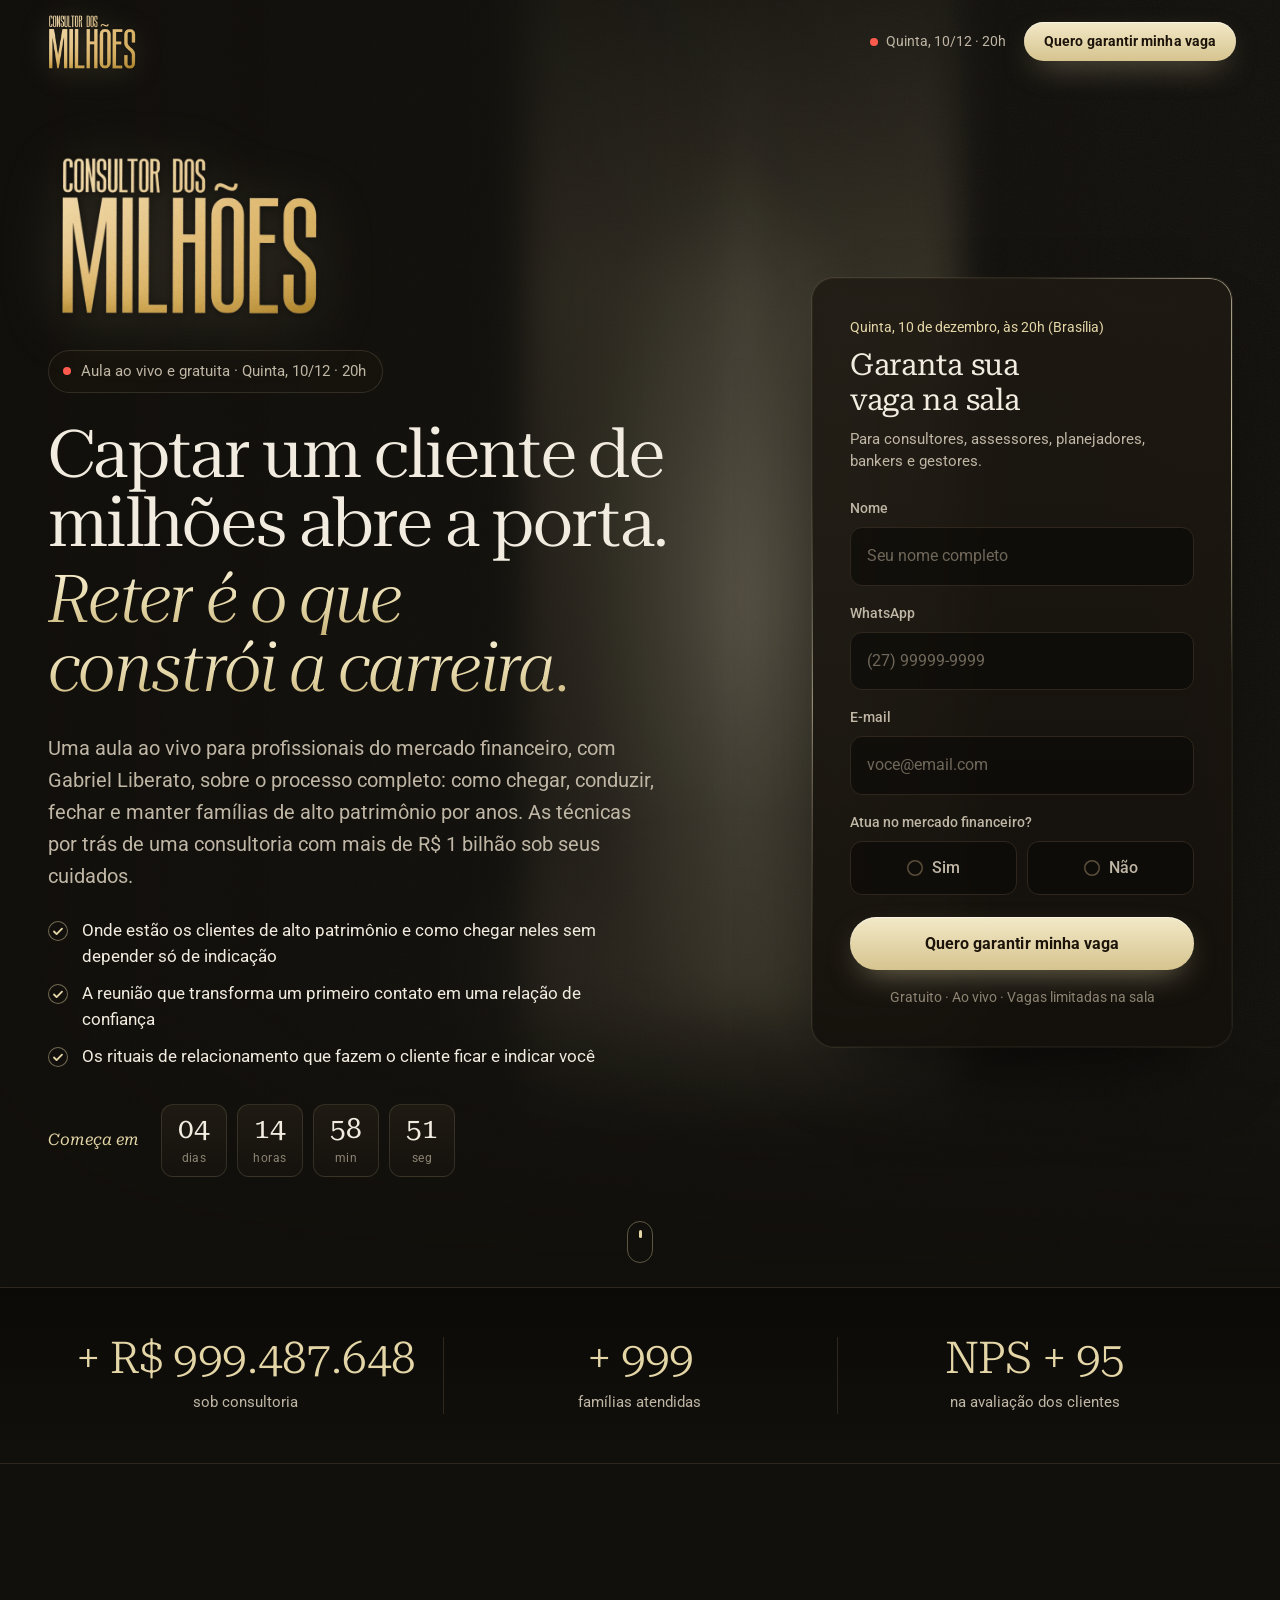
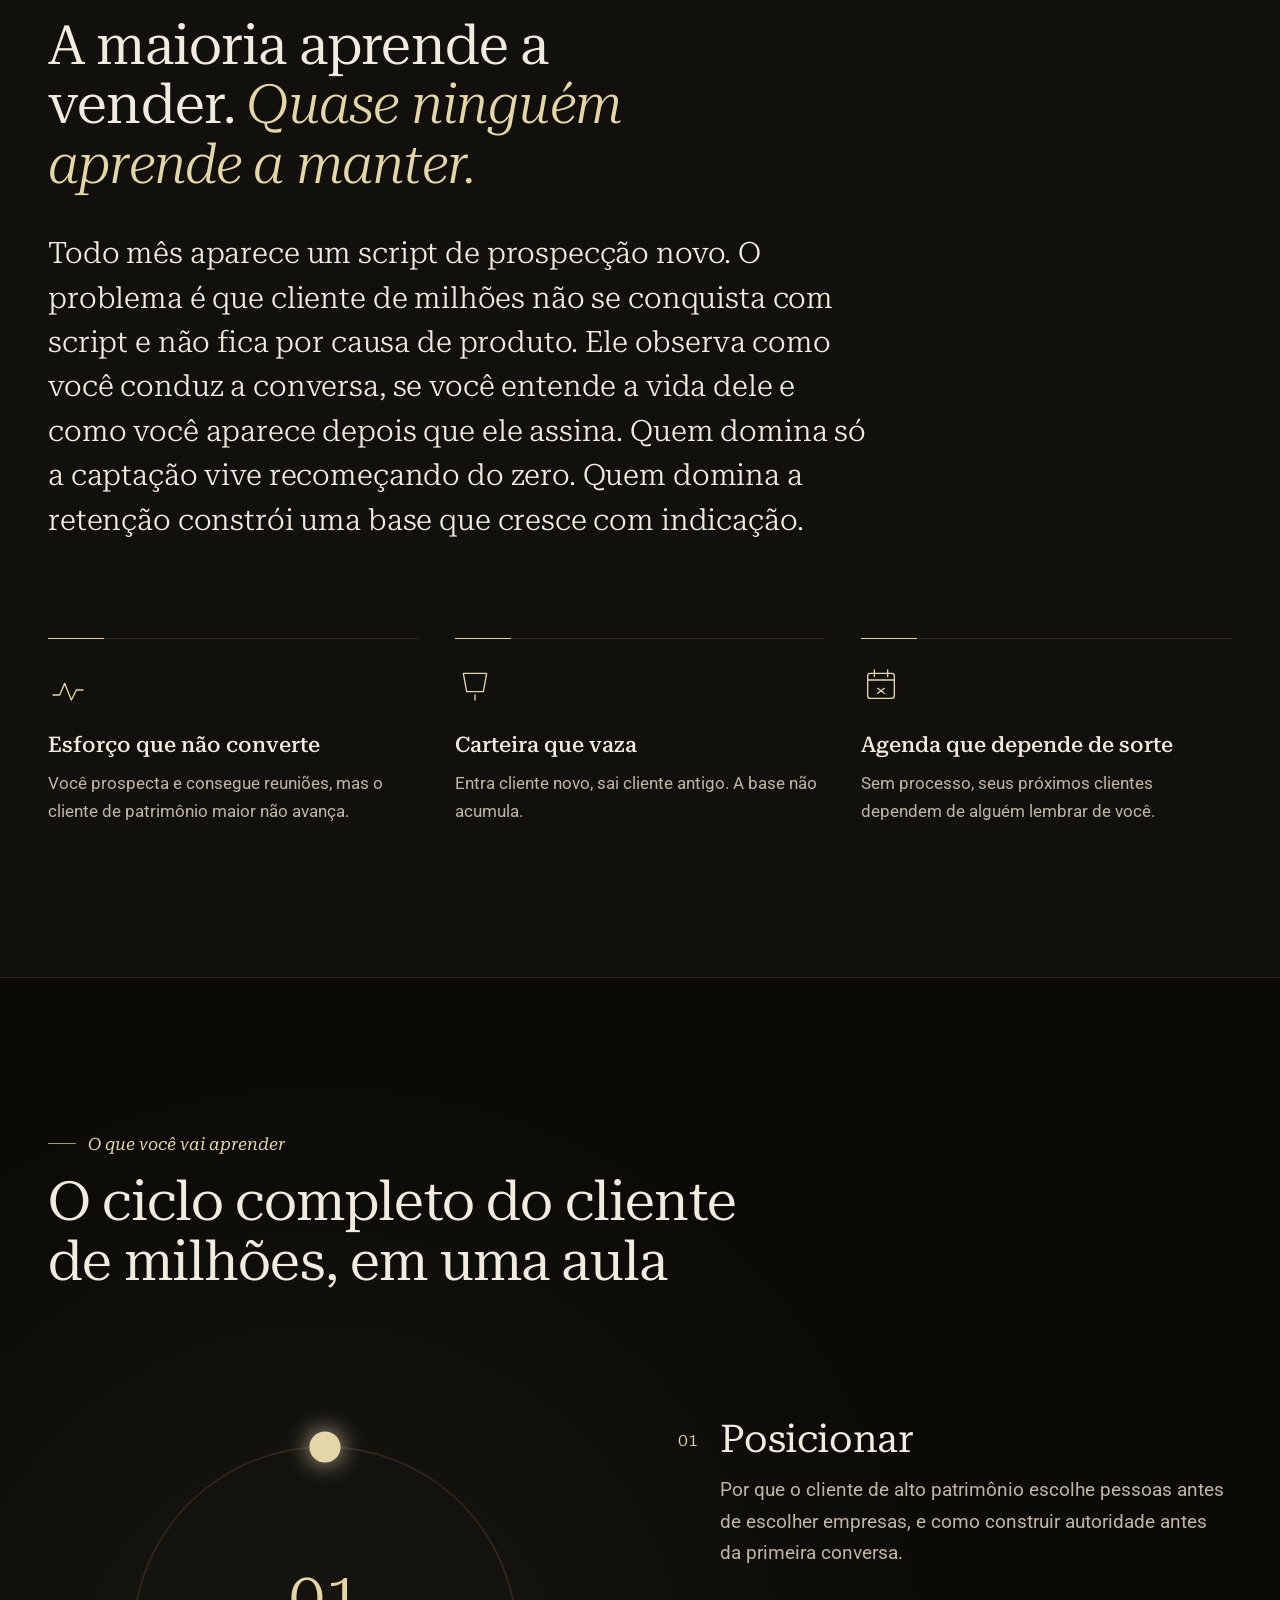
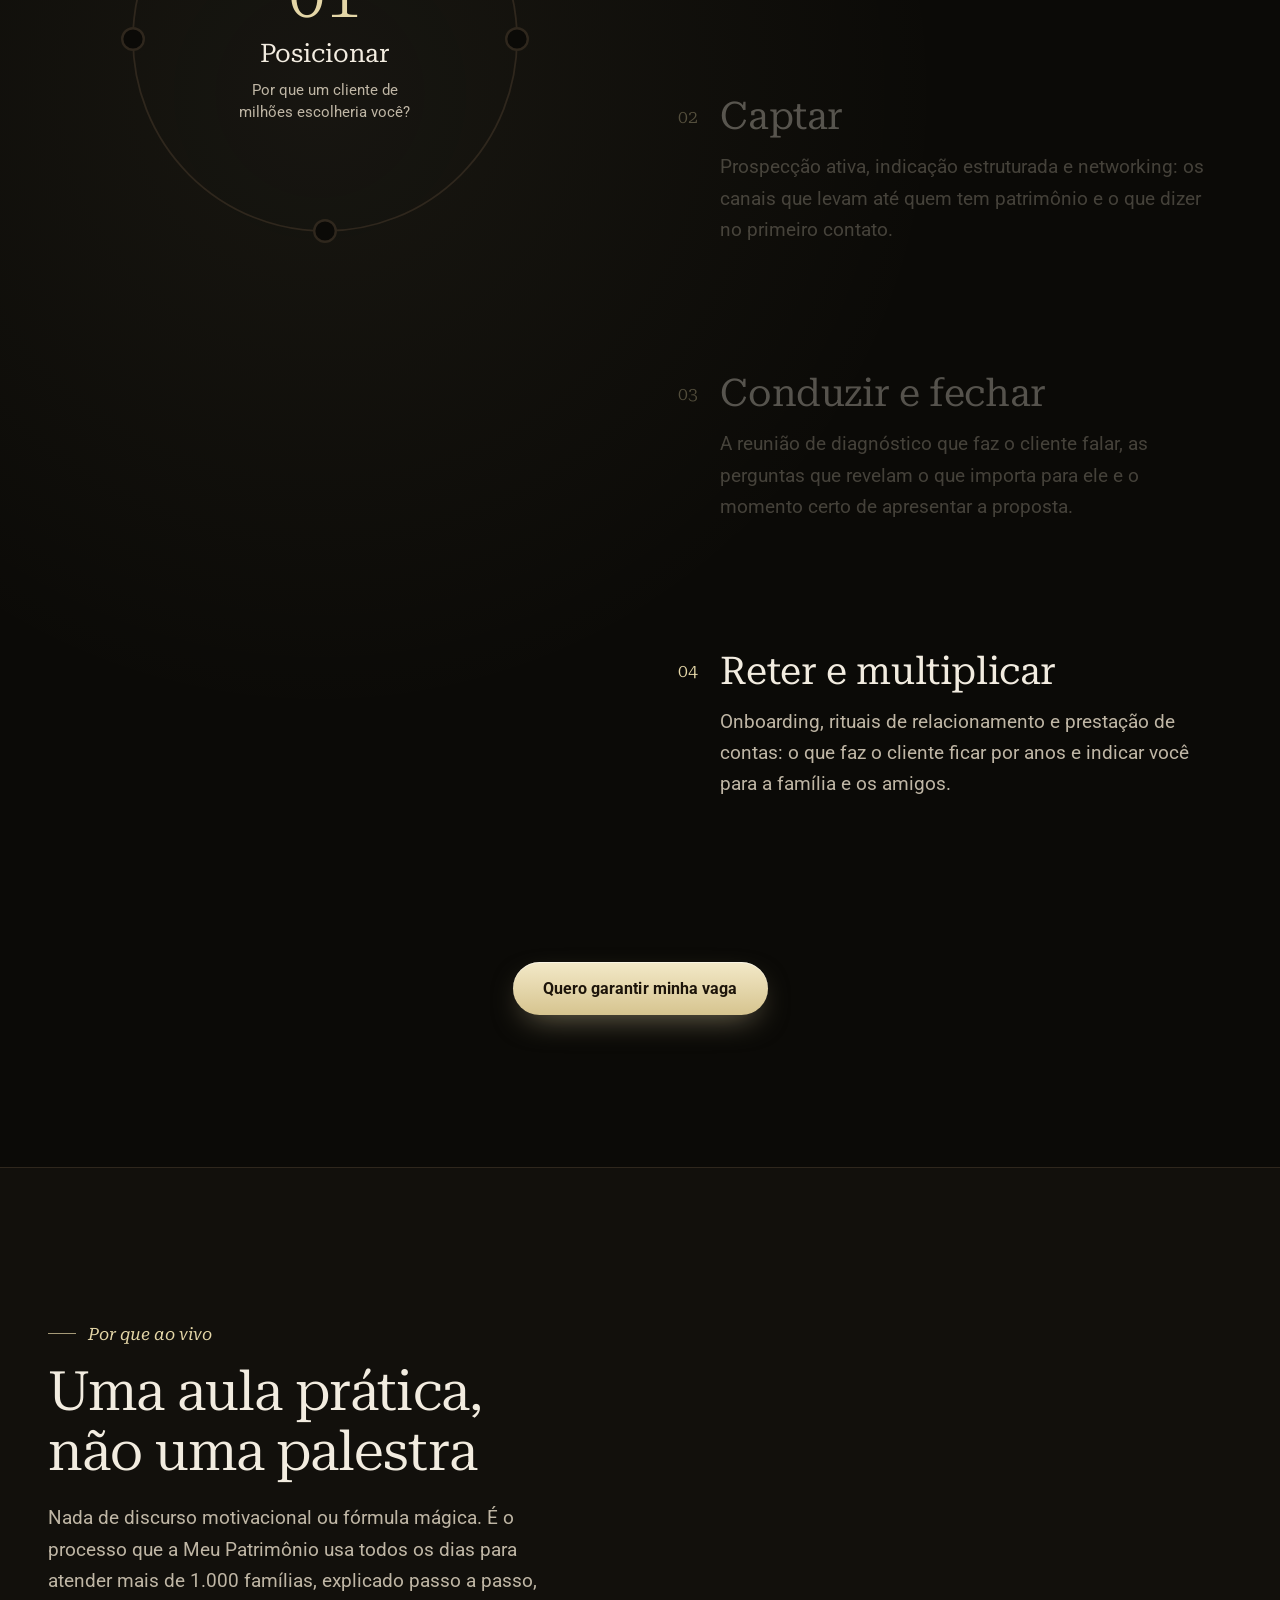
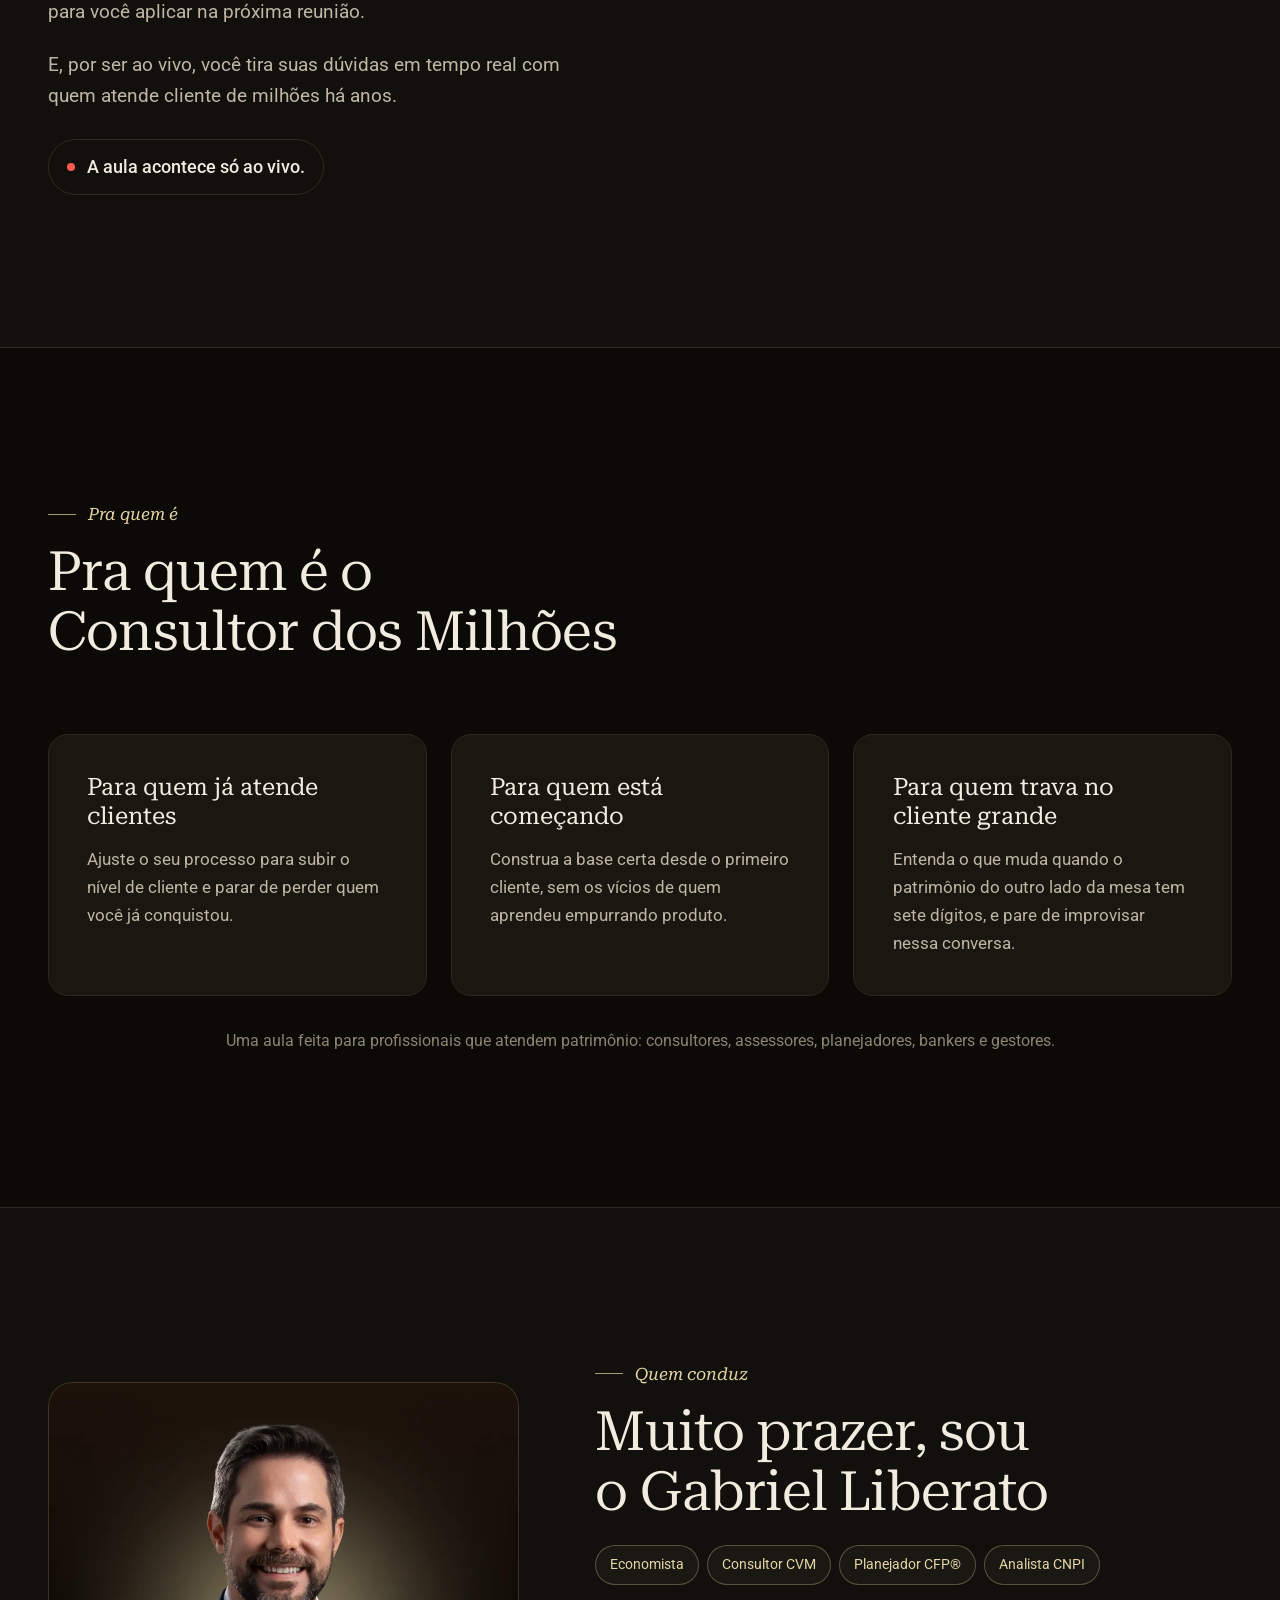
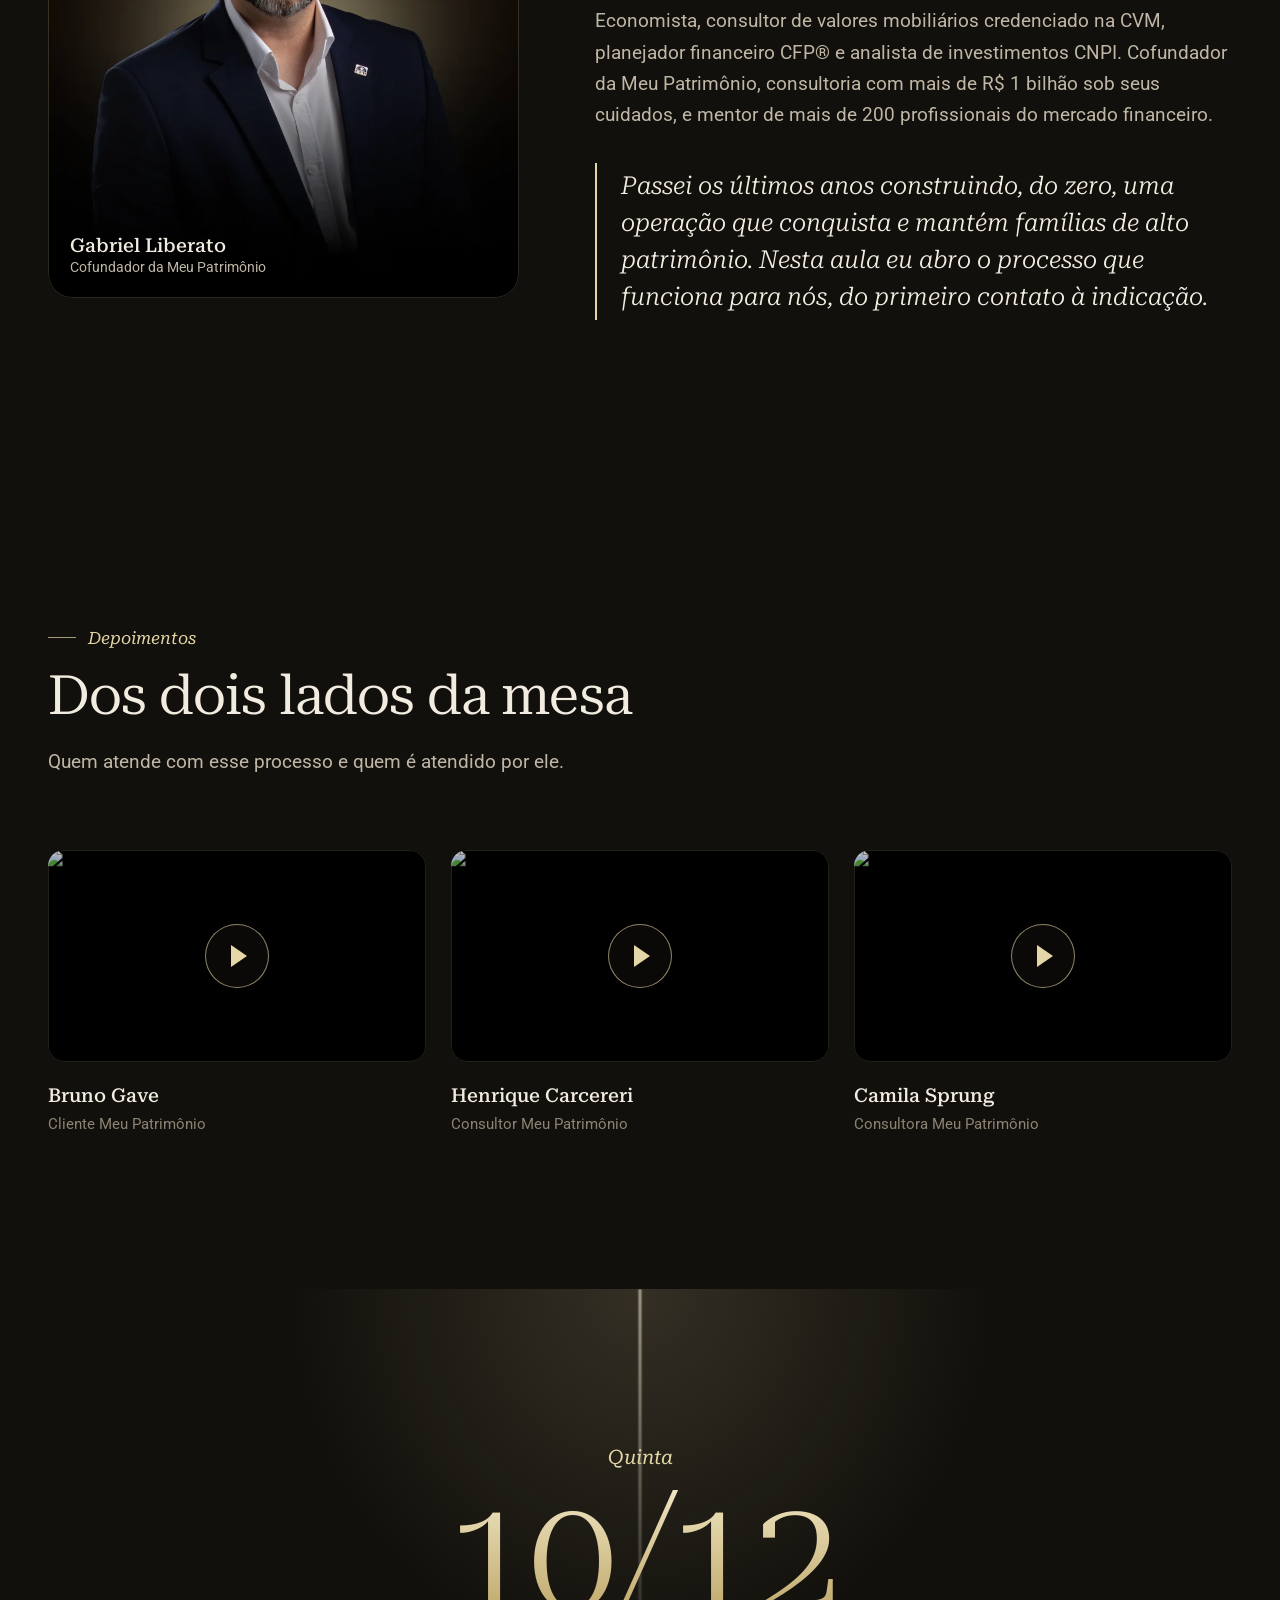
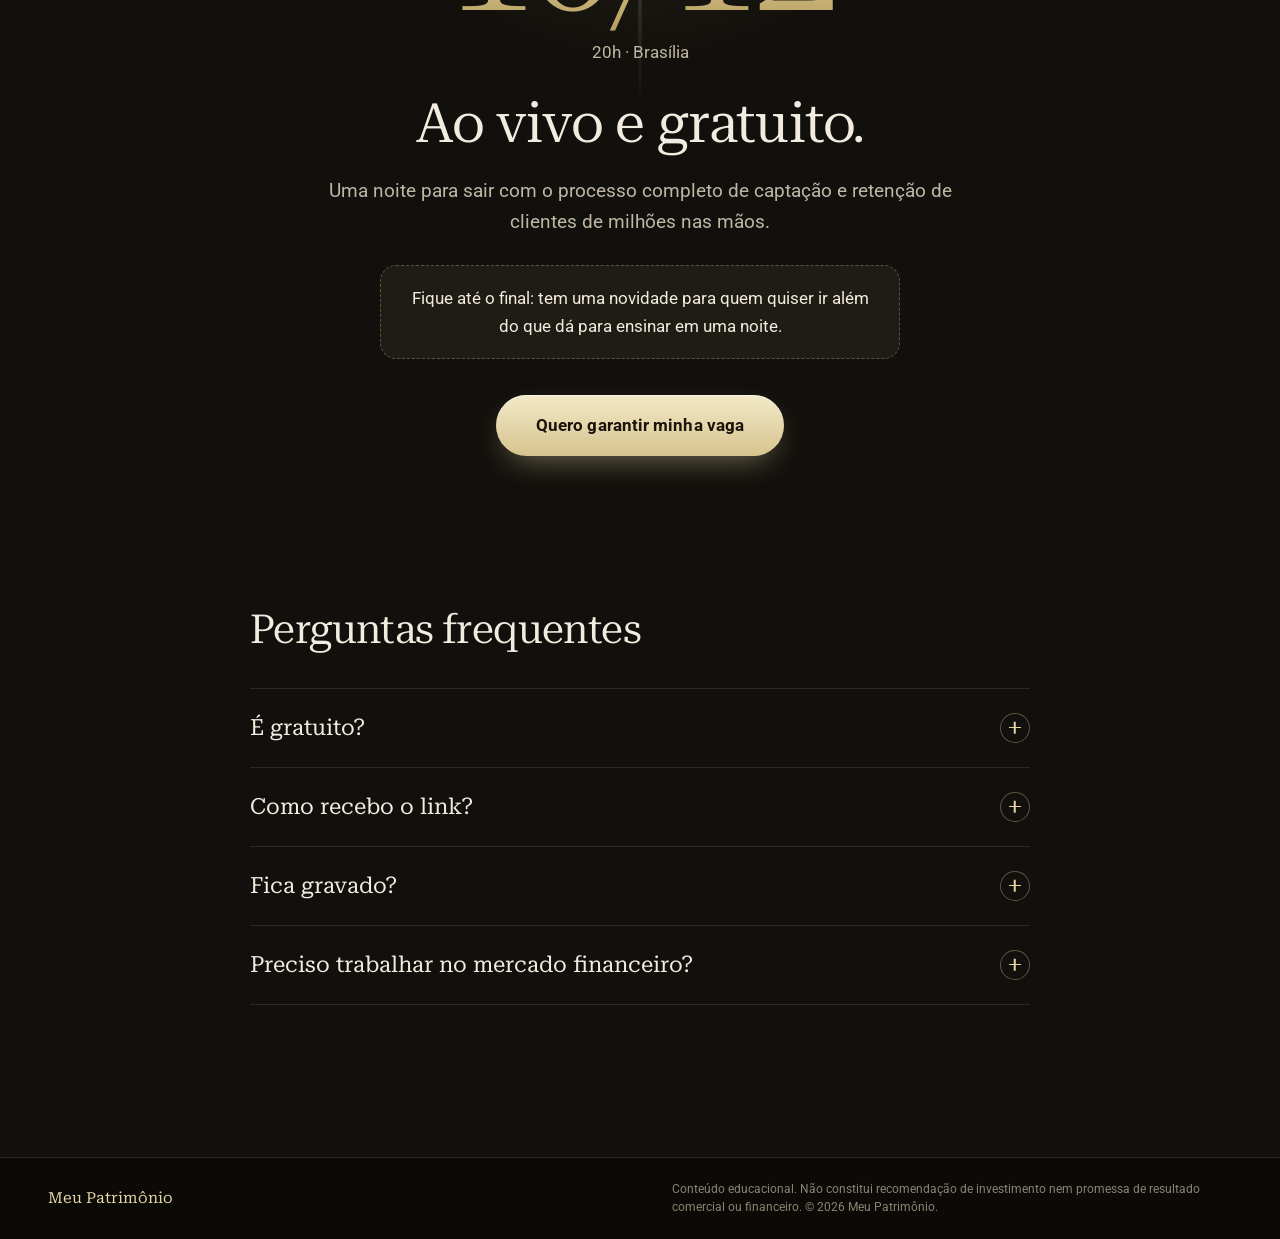
==== commit e504c4c6: "Formulário ActiveCampaign 47 ligado (campo Atua no mercado financeiro + UTMs)" ====
--- a/index.html
+++ b/index.html
@@ -25,7 +25,7 @@
 <link rel="preconnect" href="https://fonts.googleapis.com">
 <link rel="preconnect" href="https://fonts.gstatic.com" crossorigin>
 <link href="https://fonts.googleapis.com/css2?family=Roboto+Serif:ital,opsz,wght@0,8..144,300..600;1,8..144,300..500&family=Roboto:wght@400;500;700&display=swap" rel="stylesheet">
-<link rel="stylesheet" href="styles.css?v=4">
+<link rel="stylesheet" href="styles.css?v=5">
 </head>
 <body>
 <!-- Google Tag Manager (noscript) -->
@@ -113,10 +113,22 @@
             <small class="field-error" aria-live="polite"></small>
           </div>
 
-          <!-- UTMs preenchidas pelo app.js -->
-          <input type="hidden" name="utm_source"><input type="hidden" name="utm_medium">
-          <input type="hidden" name="utm_campaign"><input type="hidden" name="utm_content">
-          <input type="hidden" name="utm_term">
+          <fieldset class="field field-choice">
+            <legend>Atua no mercado financeiro?</legend>
+            <div class="choice-row">
+              <label class="choice"><input type="radio" name="field[37]" value="Sim" required><span>Sim</span></label>
+              <label class="choice"><input type="radio" name="field[37]" value="Não"><span>Não</span></label>
+            </div>
+            <small class="field-error" aria-live="polite"></small>
+          </fieldset>
+
+          <!-- ActiveCampaign form 47 · UTMs preenchidas pelo app.js -->
+          <input type="hidden" name="field[29]" data-utm="utm_source">
+          <input type="hidden" name="field[30]" data-utm="utm_medium">
+          <input type="hidden" name="field[31]" data-utm="utm_campaign">
+          <input type="hidden" name="field[32]" data-utm="utm_term">
+          <input type="hidden" name="field[33]" data-utm="utm_content">
+          <input type="hidden" name="field[35]" data-utm="utm_id">
 
           <button class="btn btn-gold btn-block" type="submit" data-cta="form">
             <span class="btn-label">Quero garantir minha vaga</span>
@@ -422,6 +434,6 @@
   <a class="btn btn-gold btn-sm" href="#inscricao" tabindex="-1" data-cta="sticky">Garantir vaga</a>
 </div>
 
-<script src="app.js?v=3"></script>
+<script src="app.js?v=4"></script>
 </body>
 </html>
--- a/styles.css
+++ b/styles.css
@@ -233,6 +233,20 @@
 .field input:hover{border-color:#4a3e2e}
 .field input:focus{border-color:var(--gold);box-shadow:0 0 0 4px rgba(228,214,167,.12);background:rgba(11,10,7,.9)}
 .field.has-error input{border-color:#e0715f;box-shadow:0 0 0 4px rgba(224,113,95,.12)}
+.field-choice{border:0;margin:0;padding:0;min-width:0}
+.field-choice legend{padding:0;margin-bottom:7px;font-size:.875rem;font-weight:500;color:var(--ink-soft)}
+.choice-row{display:grid;grid-template-columns:1fr 1fr;gap:10px}
+.choice{position:relative;cursor:pointer}
+.choice input{position:absolute;opacity:0;pointer-events:none}
+.choice span{display:flex;align-items:center;justify-content:center;gap:9px;padding:13px 14px;border-radius:12px;
+  background:rgba(11,10,7,.65);border:1px solid var(--line);color:var(--ink-soft);font-weight:500;font-size:1rem;
+  transition:border-color .25s,background-color .25s,color .25s,box-shadow .25s}
+.choice span::before{content:"";width:16px;height:16px;border-radius:50%;box-shadow:inset 0 0 0 1.5px #5a4d3a;transition:box-shadow .25s,background-color .25s}
+.choice:hover span{border-color:#4a3e2e}
+.choice input:checked + span{border-color:var(--gold);color:var(--ink);background:rgba(228,214,167,.08)}
+.choice input:checked + span::before{background:var(--gold);box-shadow:inset 0 0 0 4px #1a1610,0 0 0 1.5px var(--gold)}
+.choice input:focus-visible + span{box-shadow:0 0 0 4px rgba(228,214,167,.18)}
+.field-choice.has-error .choice span{border-color:#e0715f}
 .field-error{font-size:.8rem;color:#f09a8a;min-height:0}
 .field-error:empty{display:none}
 .lead-form .btn{margin-top:6px}
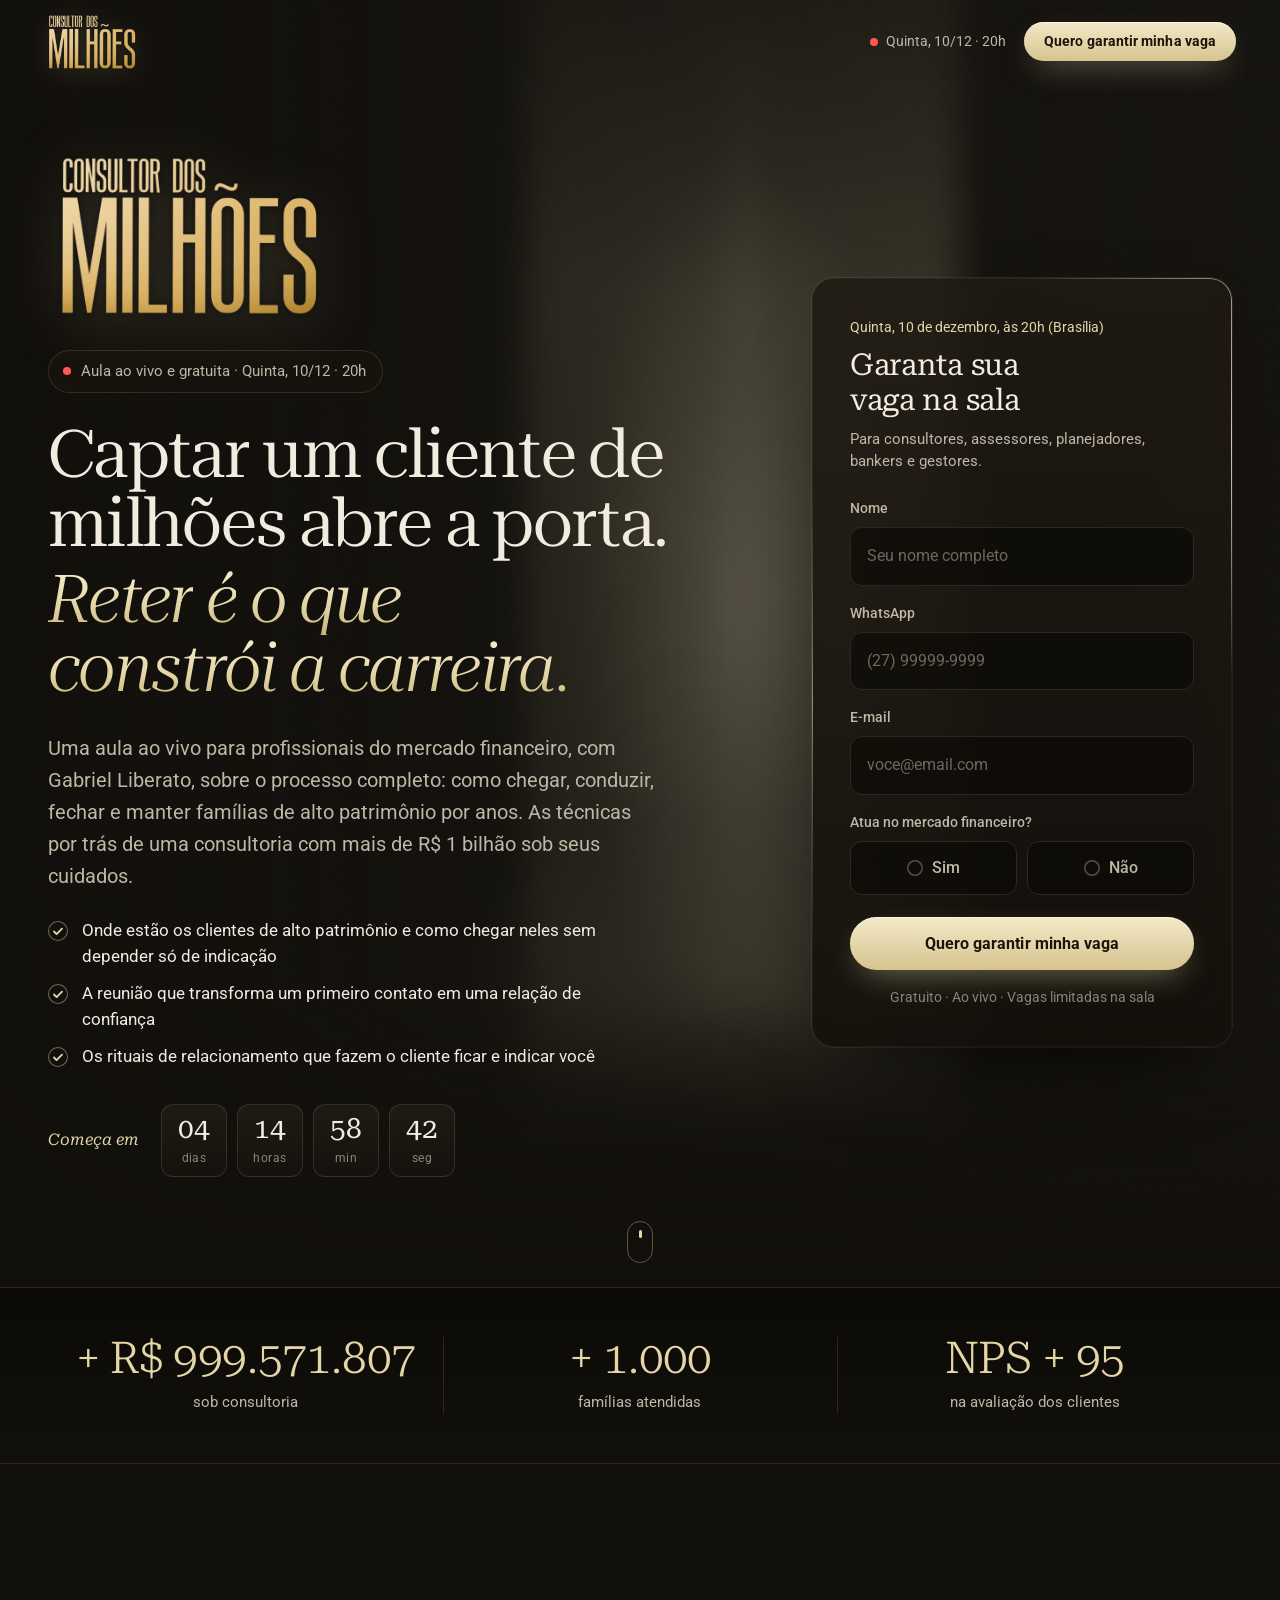
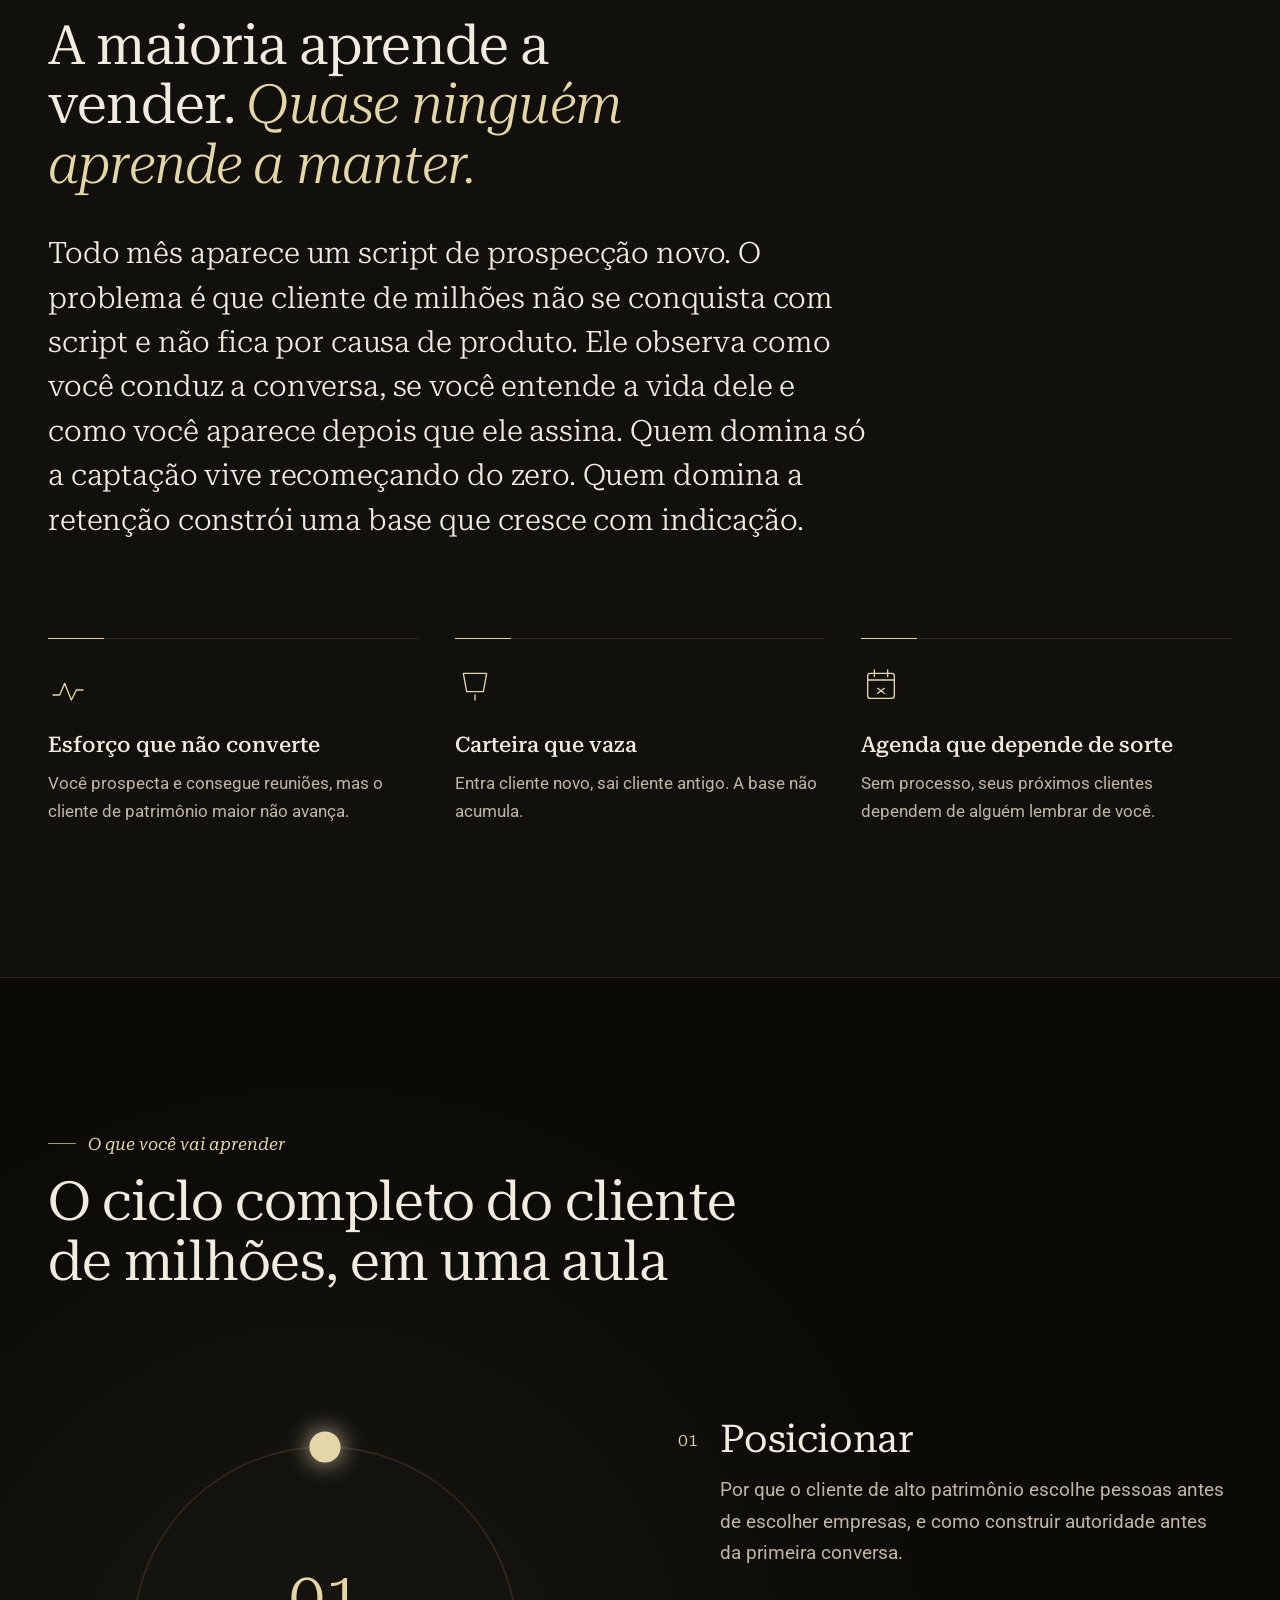
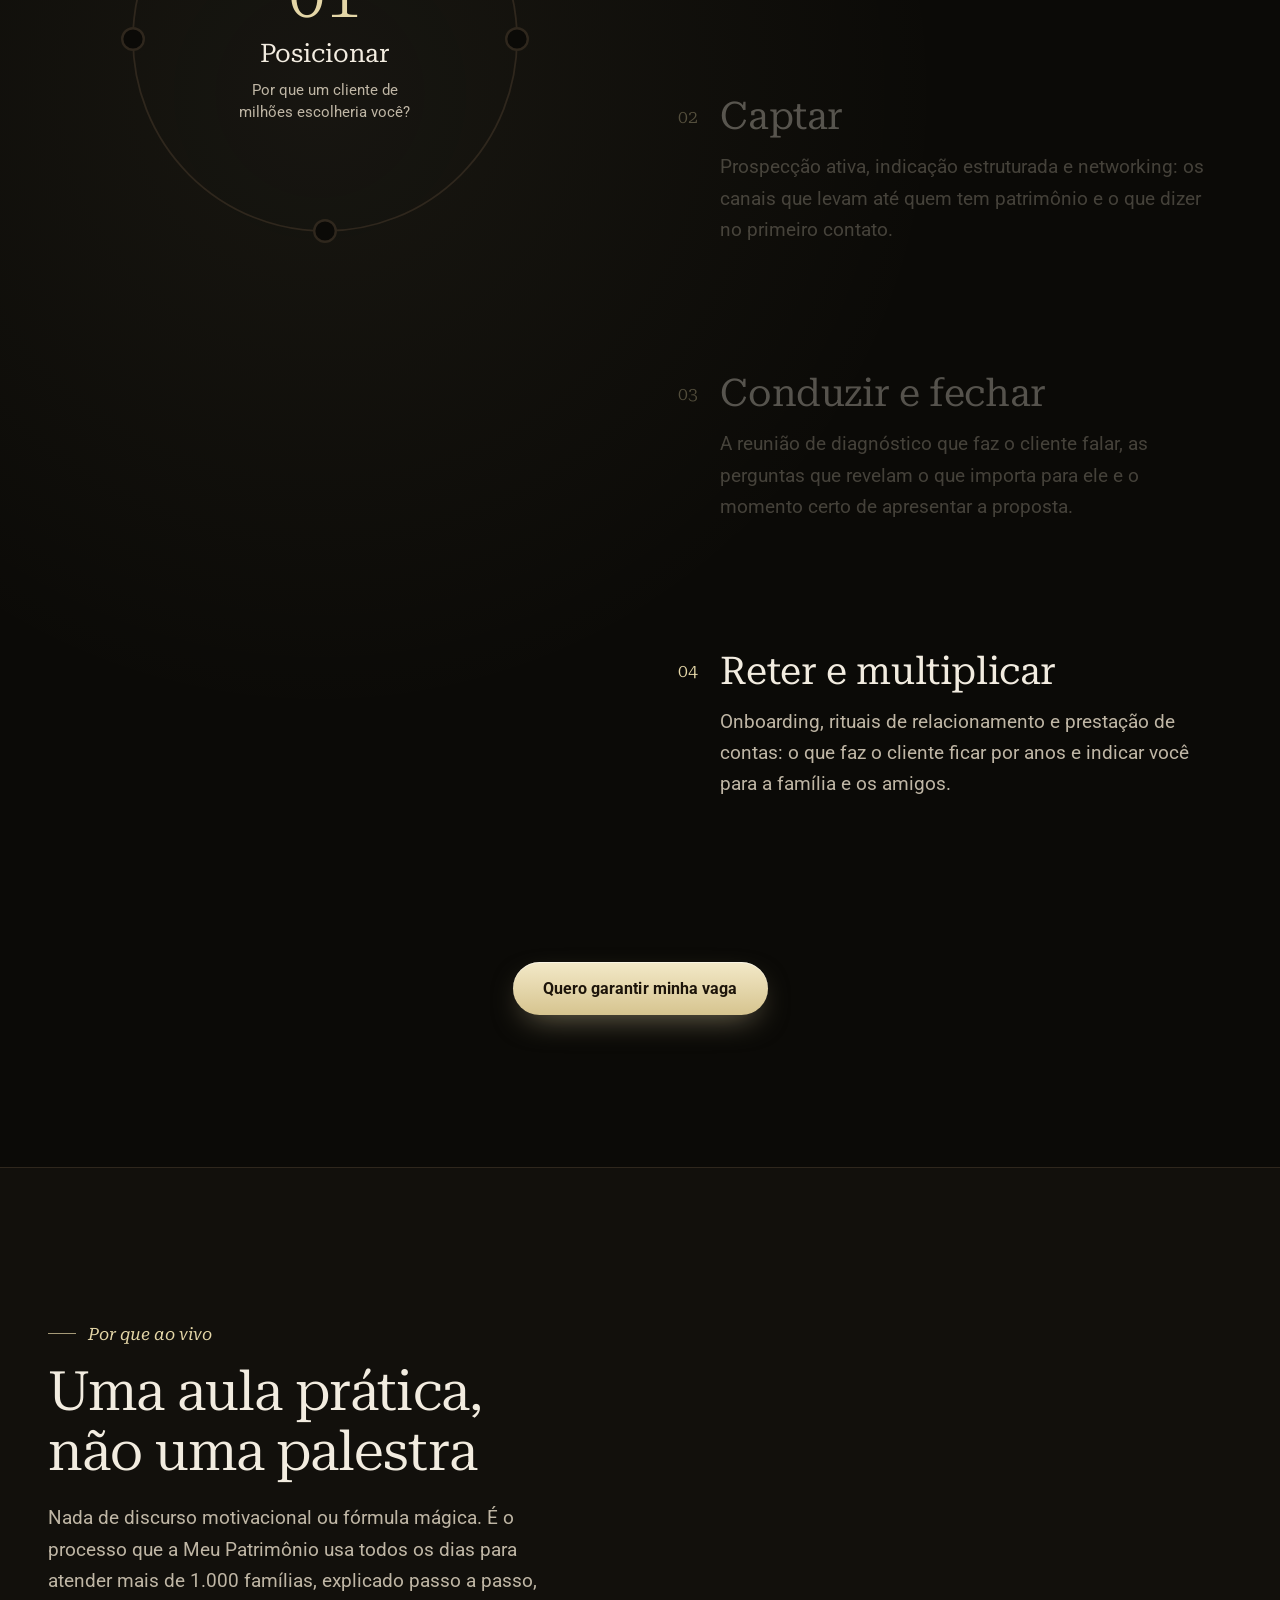
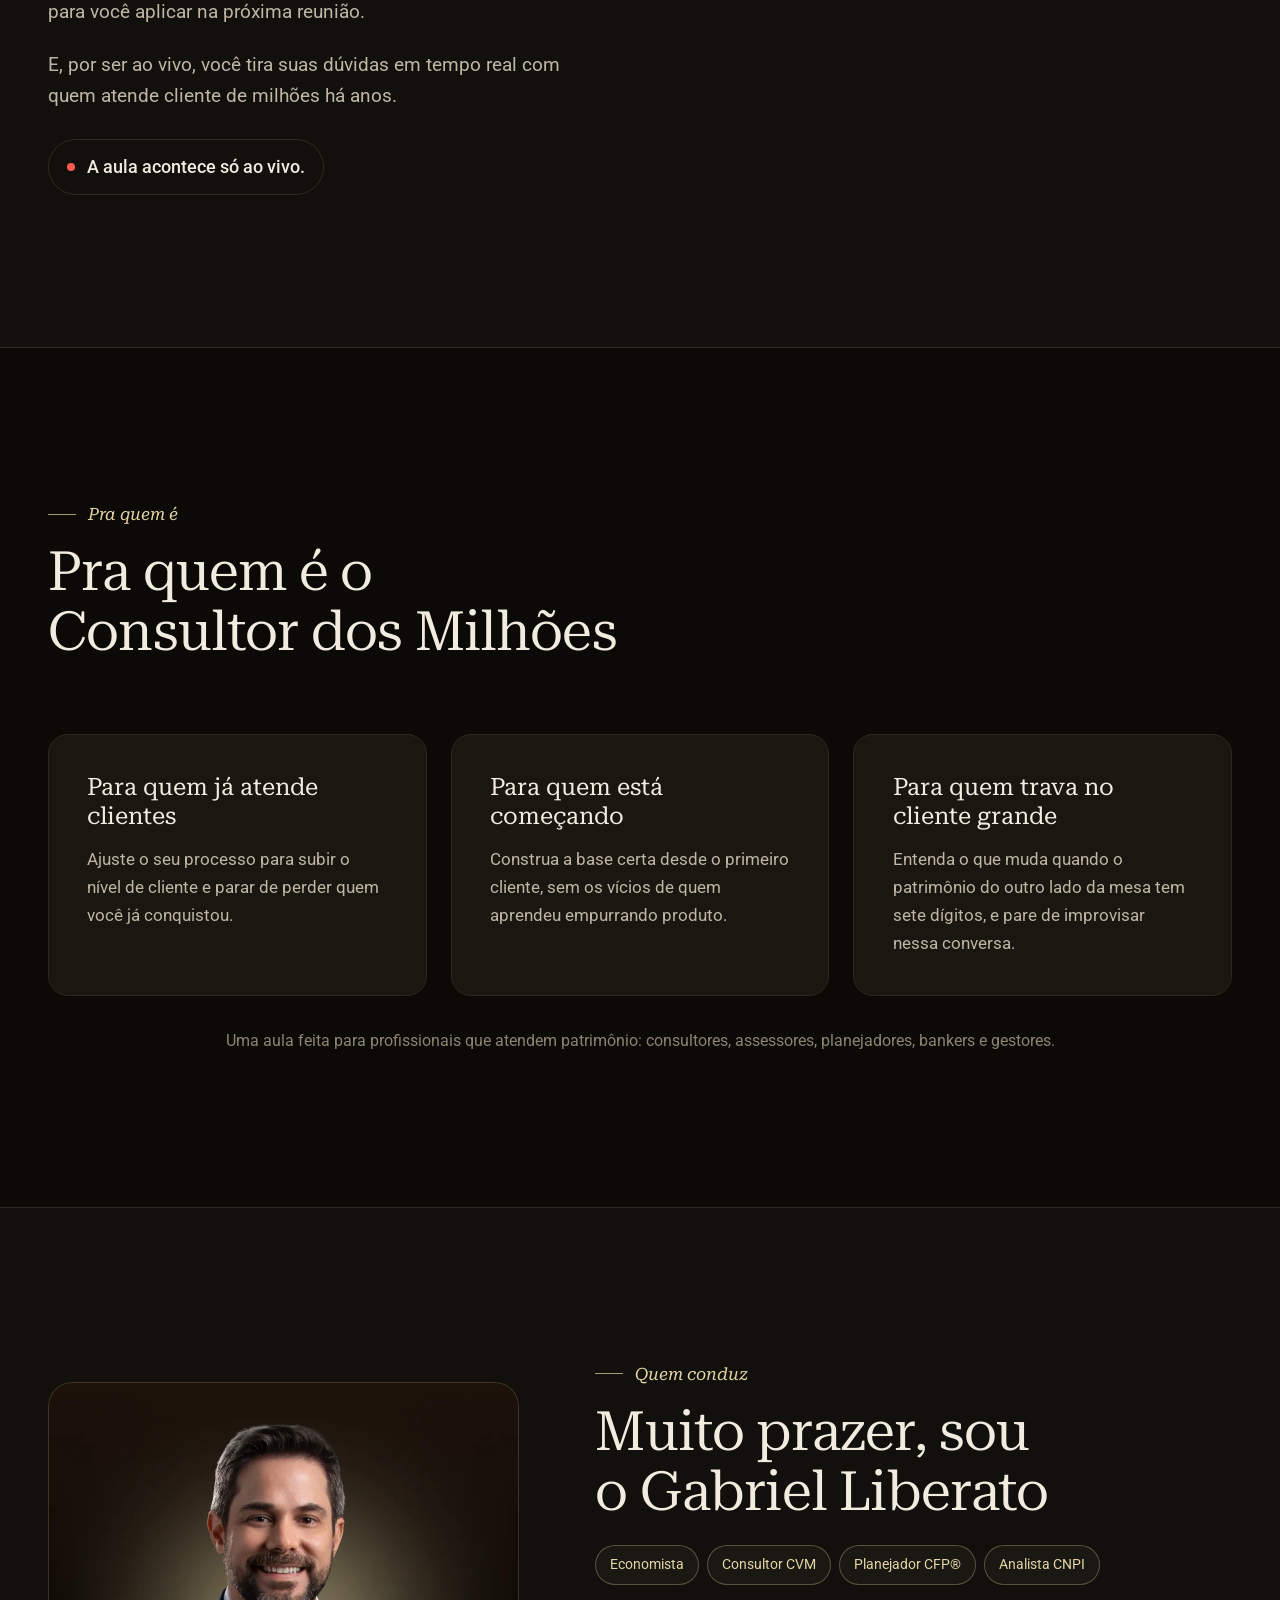
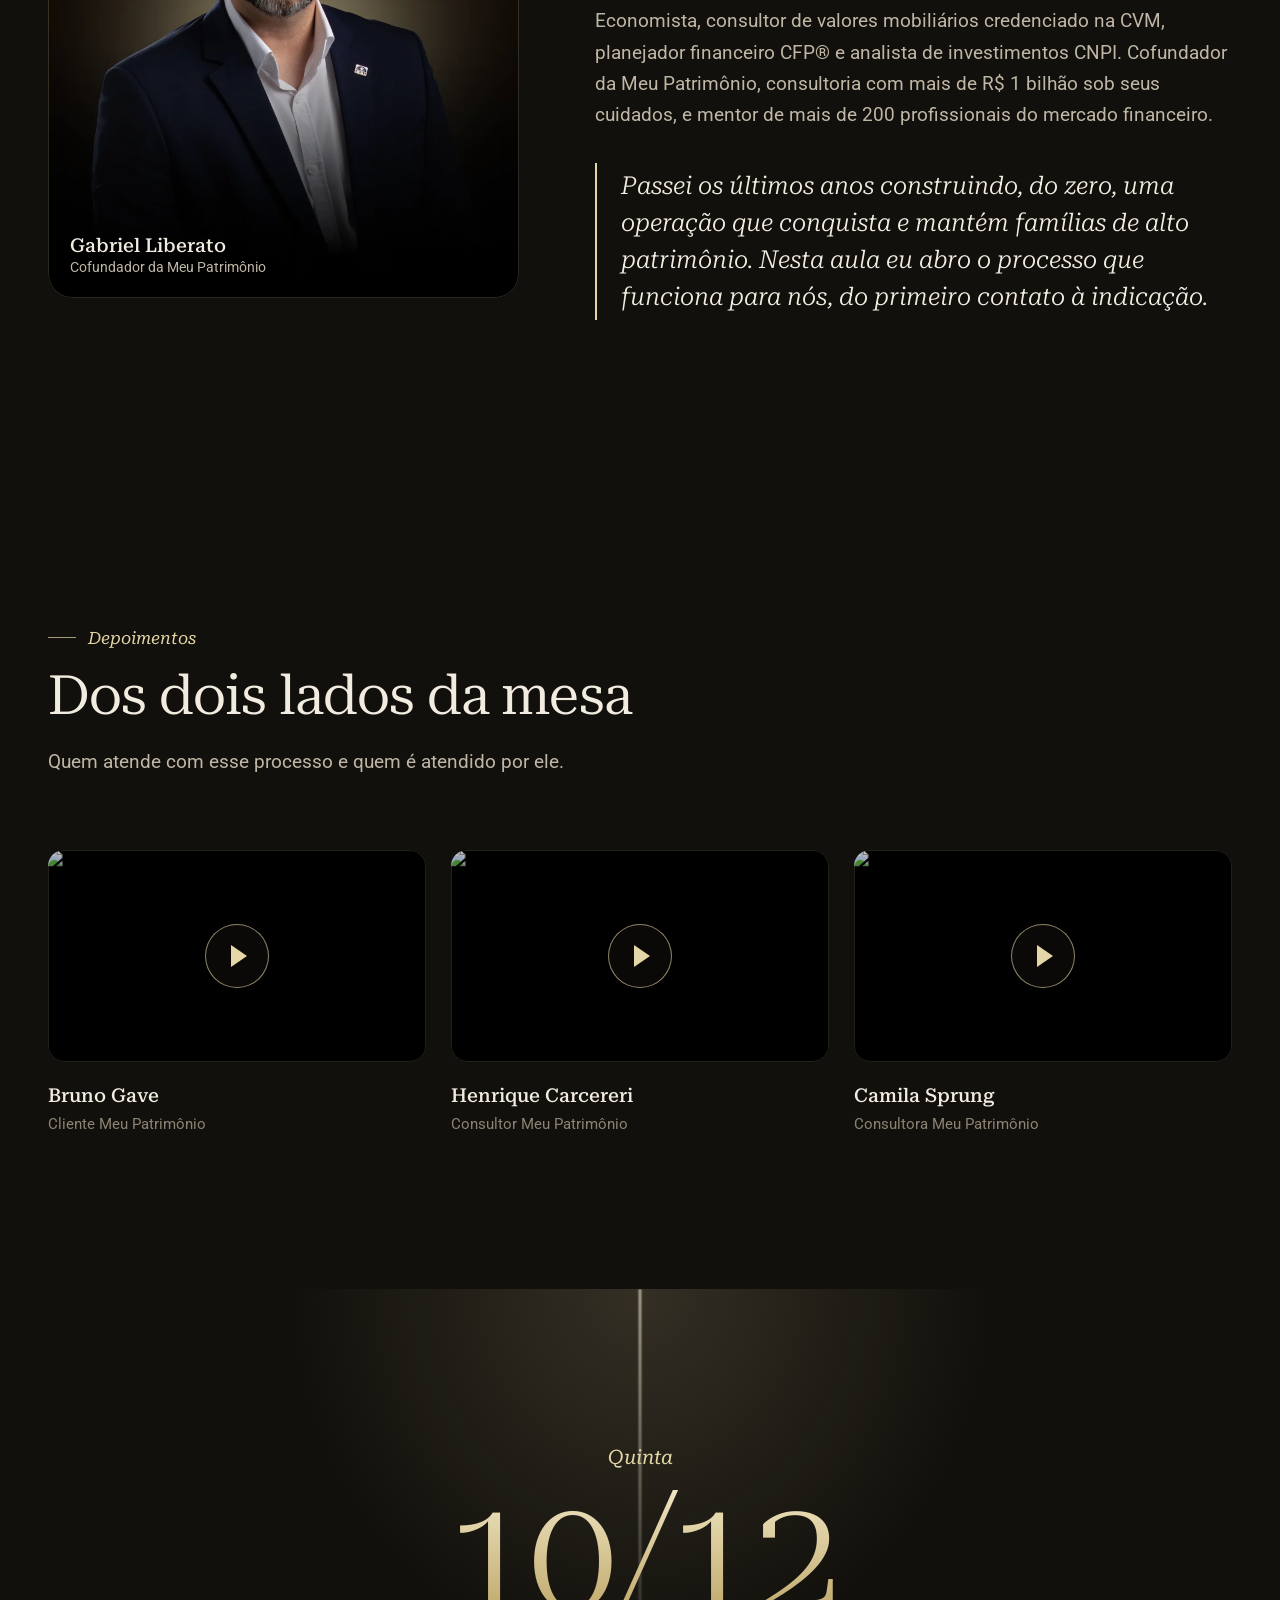
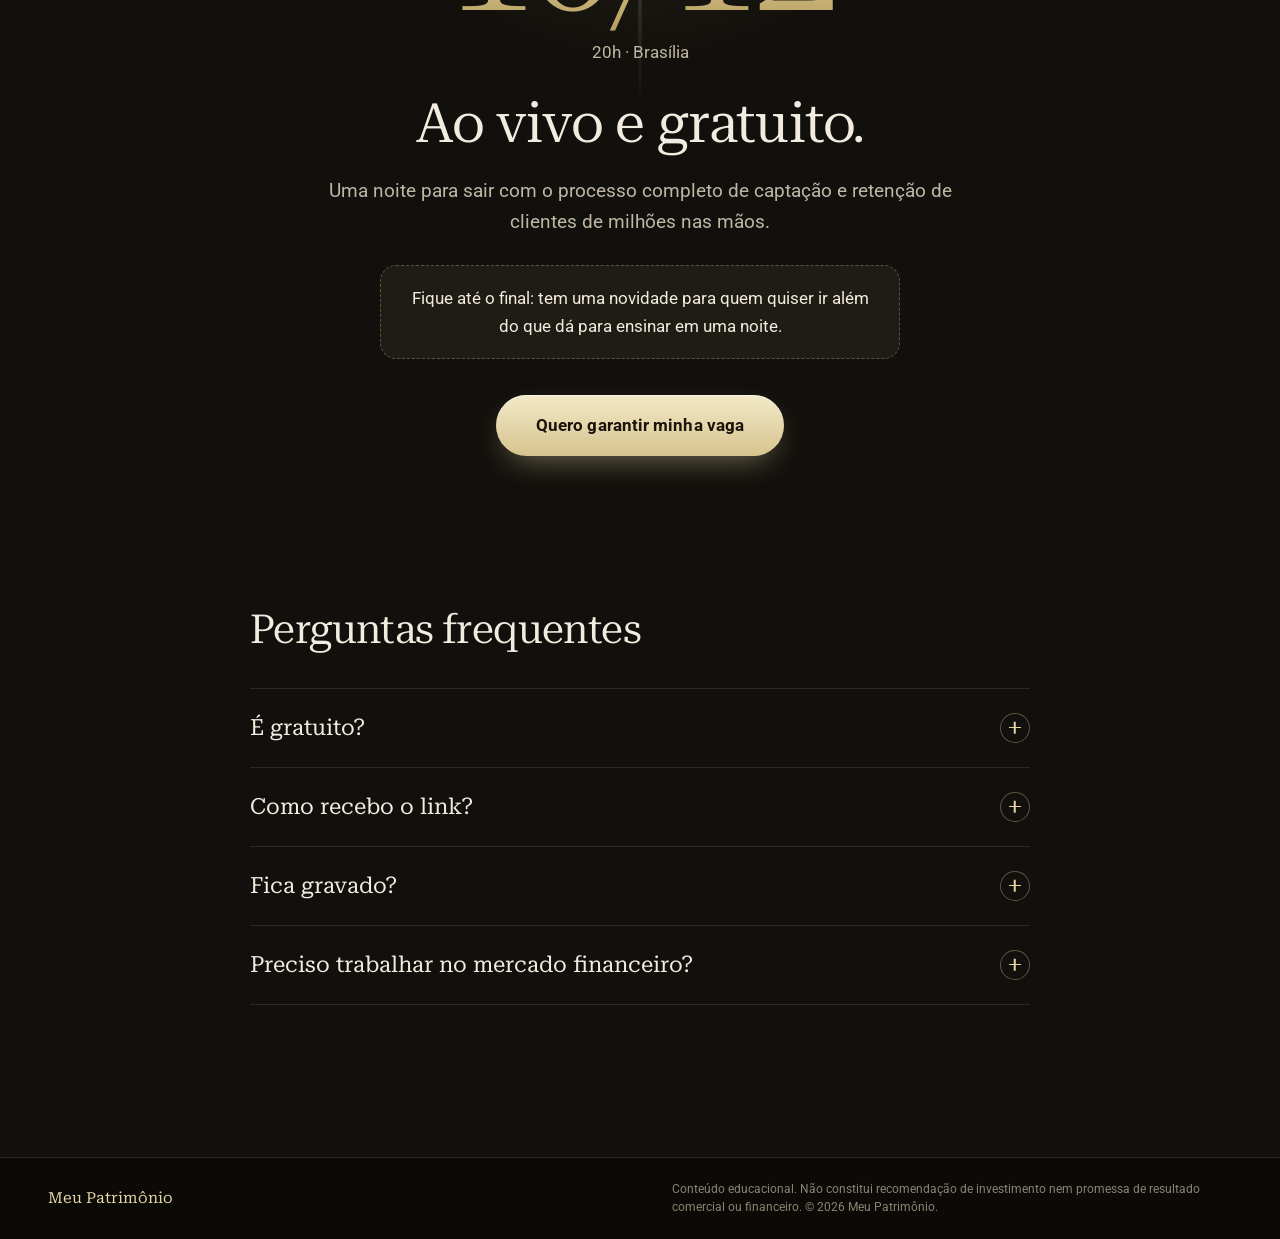
==== commit ab486e2b: "Favicon MP PRO (coruja)" ====
--- a/index.html
+++ b/index.html
@@ -18,10 +18,9 @@
 <meta property="og:title" content="Consultor dos Milhões · Aula ao vivo e gratuita para profissionais do mercado financeiro">
 <meta property="og:description" content="Captar um cliente de milhões abre a porta. Reter é o que constrói a carreira. Aula ao vivo com Gabriel Liberato, cofundador da Meu Patrimônio.">
 <meta property="og:locale" content="pt_BR">
-<link rel="icon" href="assets/img/favicon.ico?v=2" sizes="any">
-<link rel="icon" href="assets/img/favicon-32.png?v=2" type="image/png" sizes="32x32">
-<link rel="apple-touch-icon" href="assets/img/apple-touch-icon.png?v=2">
-<meta property="og:image" content="https://marketingmpi.github.io/LP-Consultor-dos-Milhoes/assets/img/favicon-512.png">
+<link rel="icon" href="assets/img/favicon.ico?v=3" sizes="any">
+<link rel="icon" href="assets/img/favicon-32.png?v=3" type="image/png" sizes="32x32">
+<link rel="apple-touch-icon" href="assets/img/apple-touch-icon.png?v=3">
 <link rel="preconnect" href="https://fonts.googleapis.com">
 <link rel="preconnect" href="https://fonts.gstatic.com" crossorigin>
 <link href="https://fonts.googleapis.com/css2?family=Roboto+Serif:ital,opsz,wght@0,8..144,300..600;1,8..144,300..500&family=Roboto:wght@400;500;700&display=swap" rel="stylesheet">
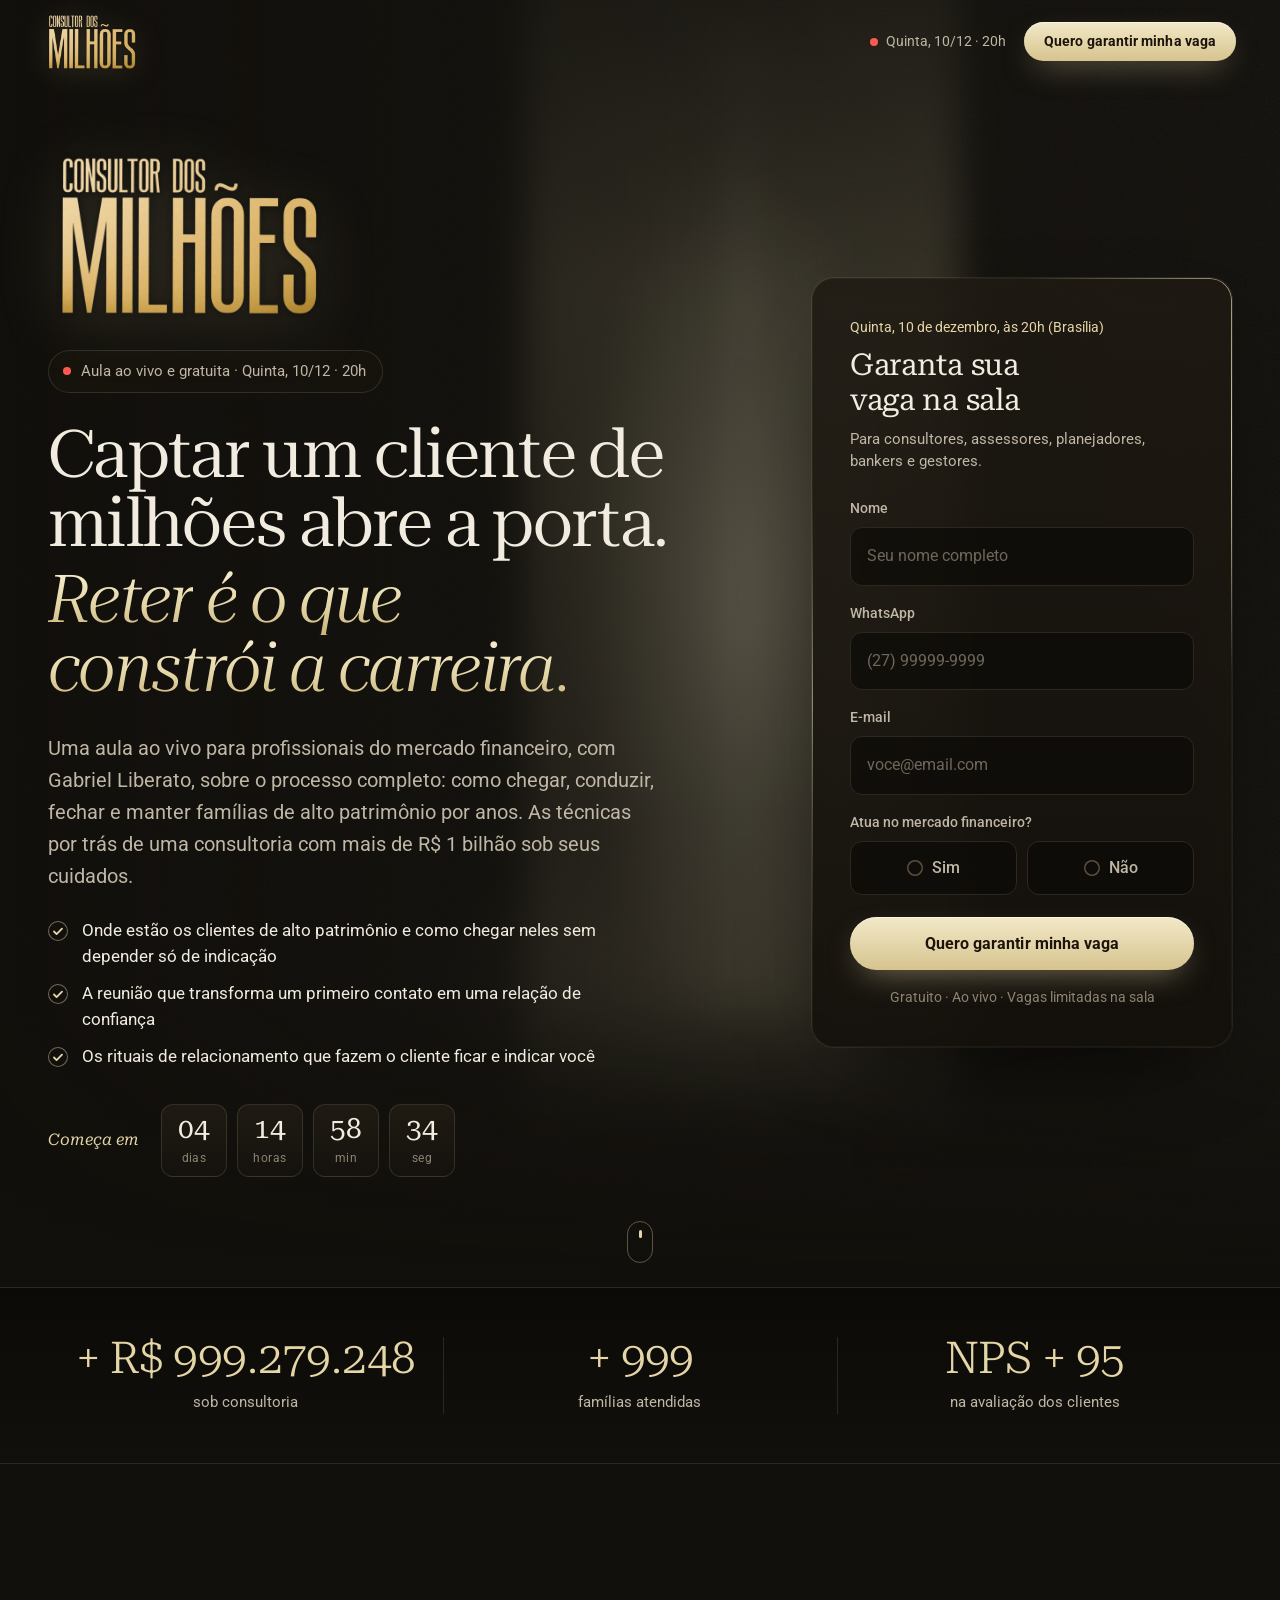
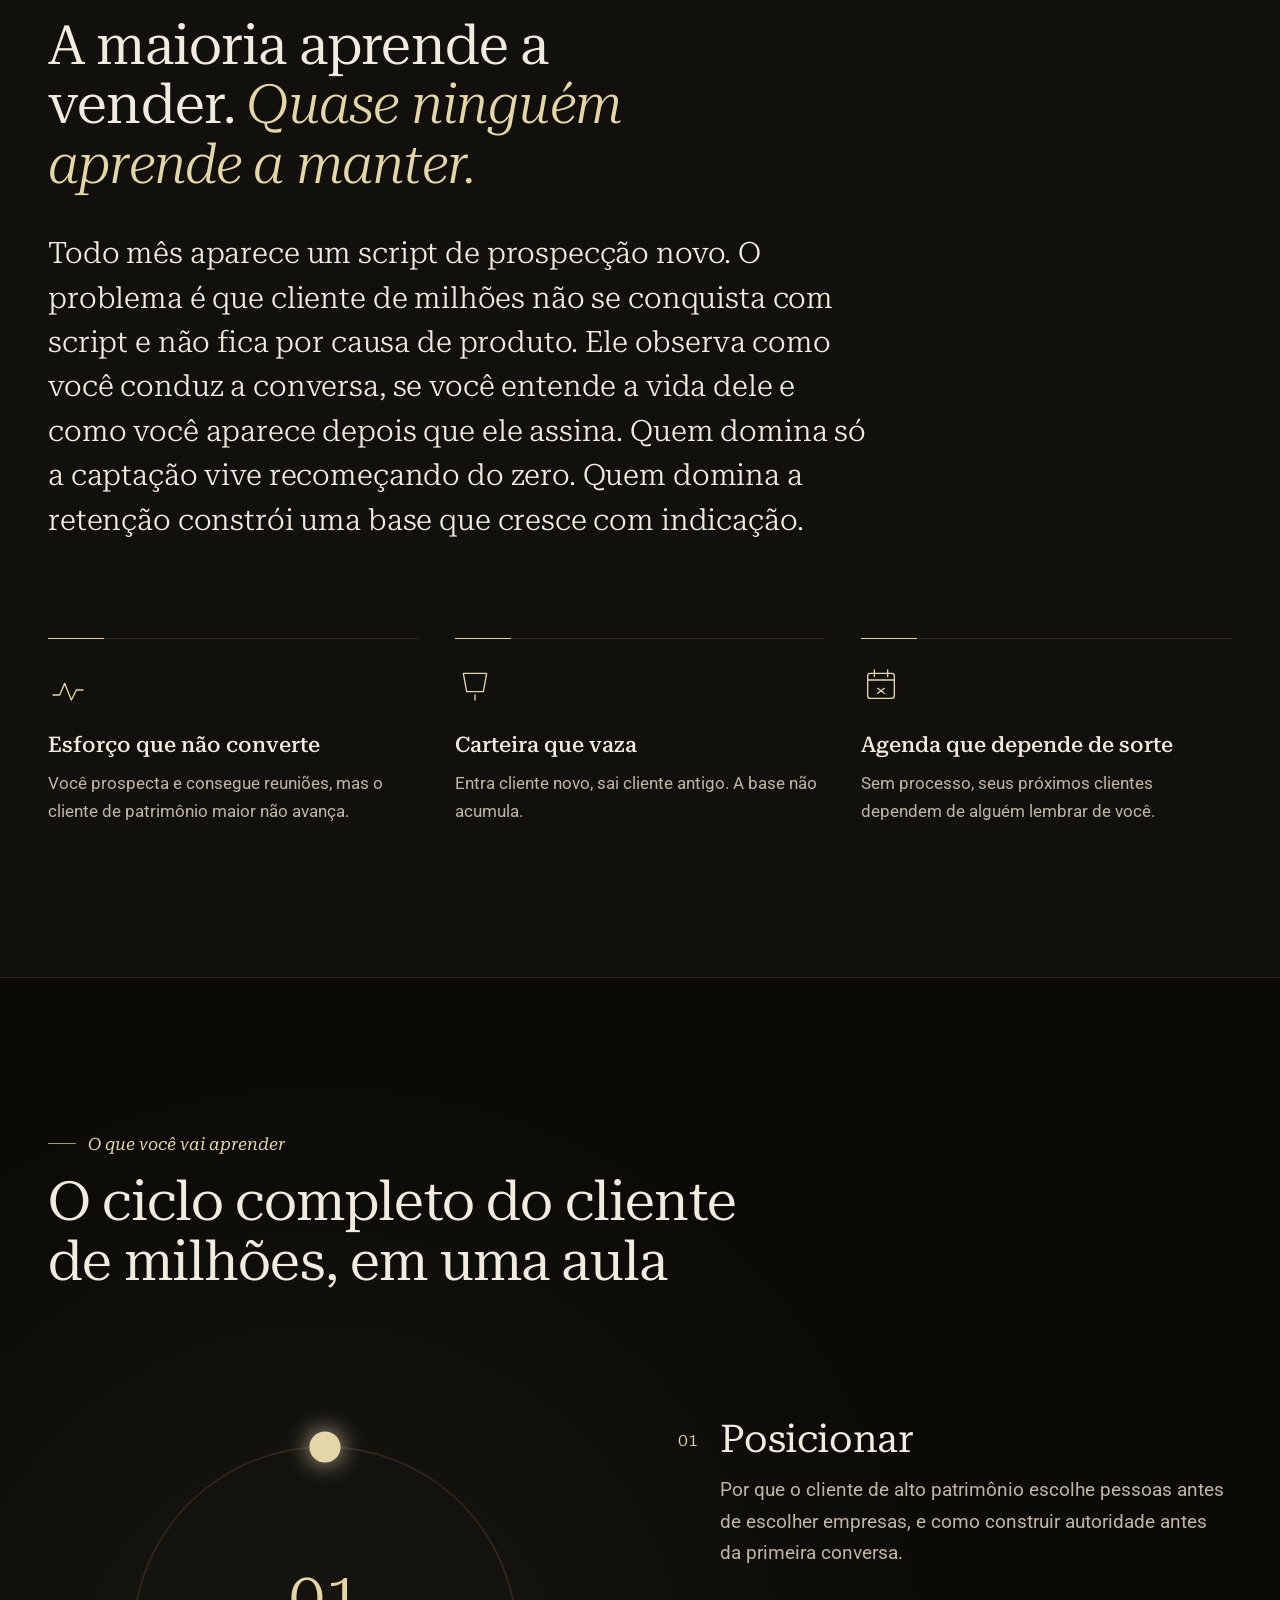
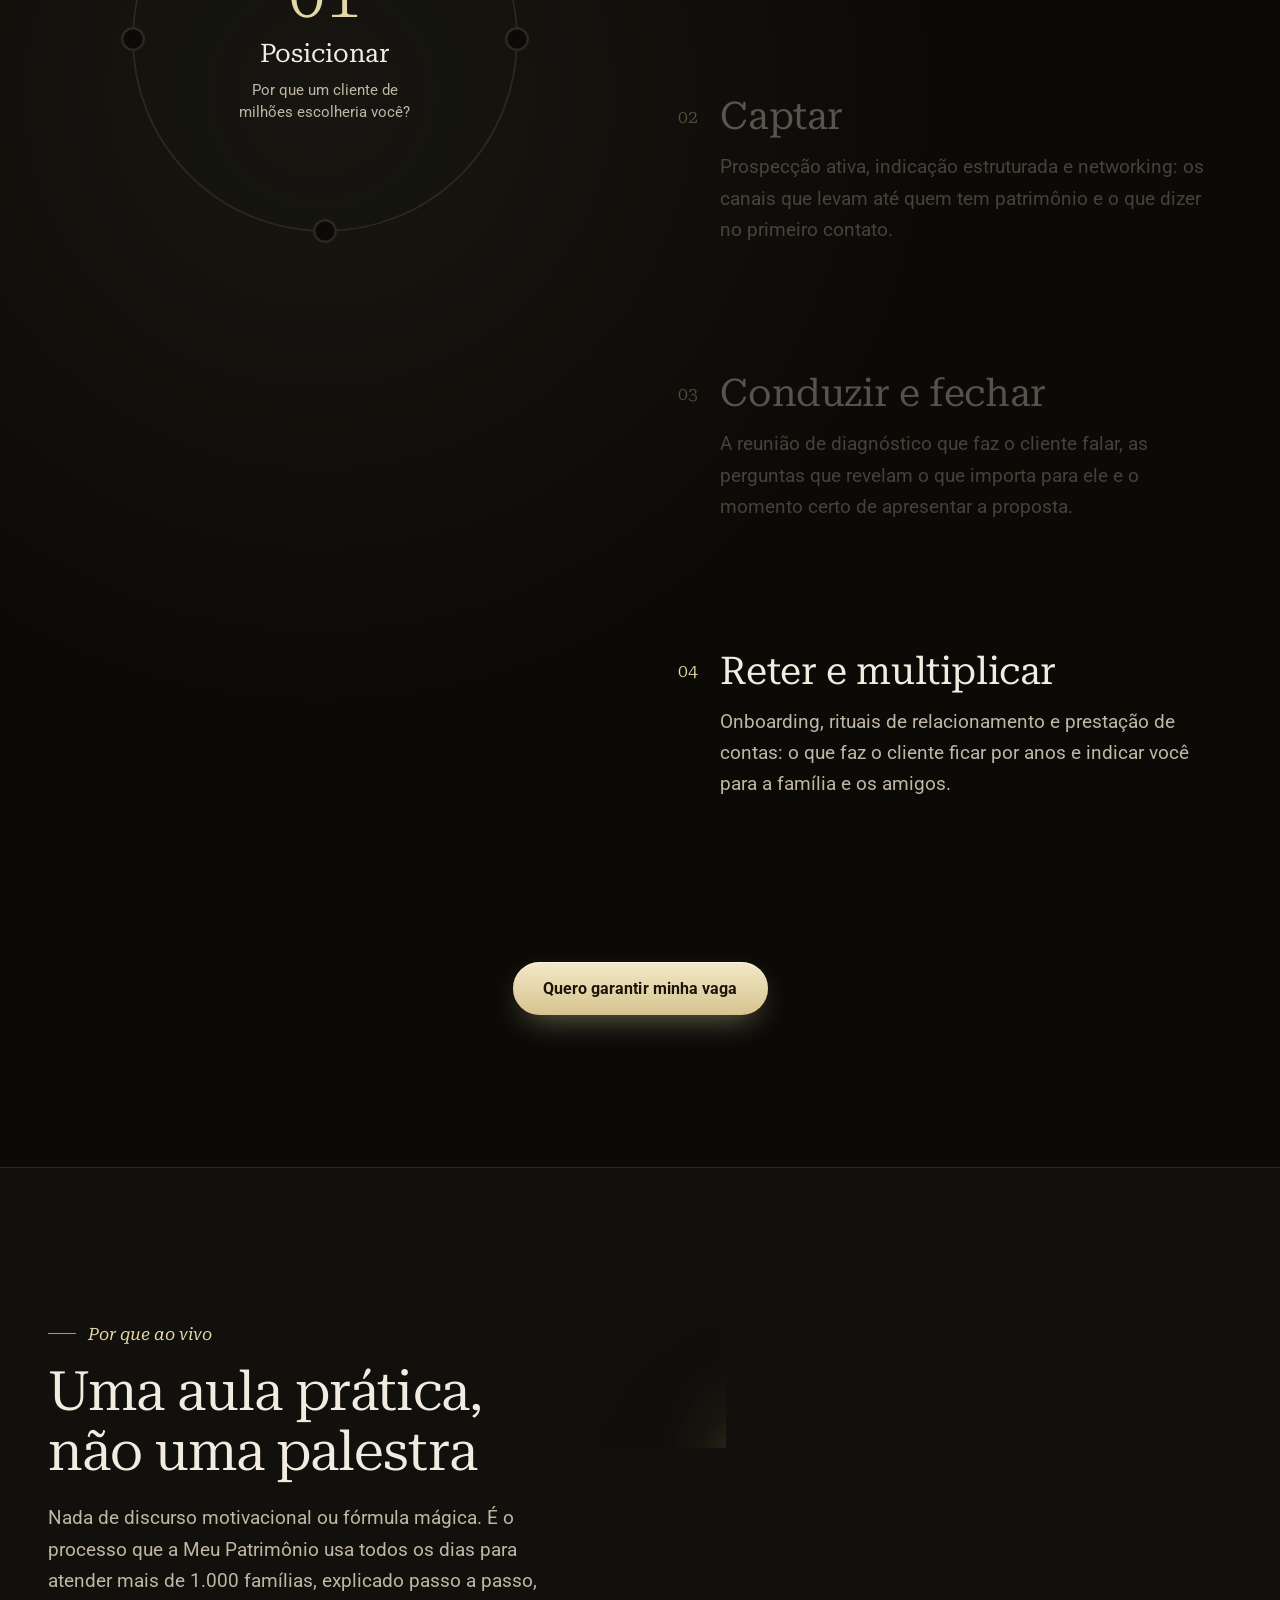
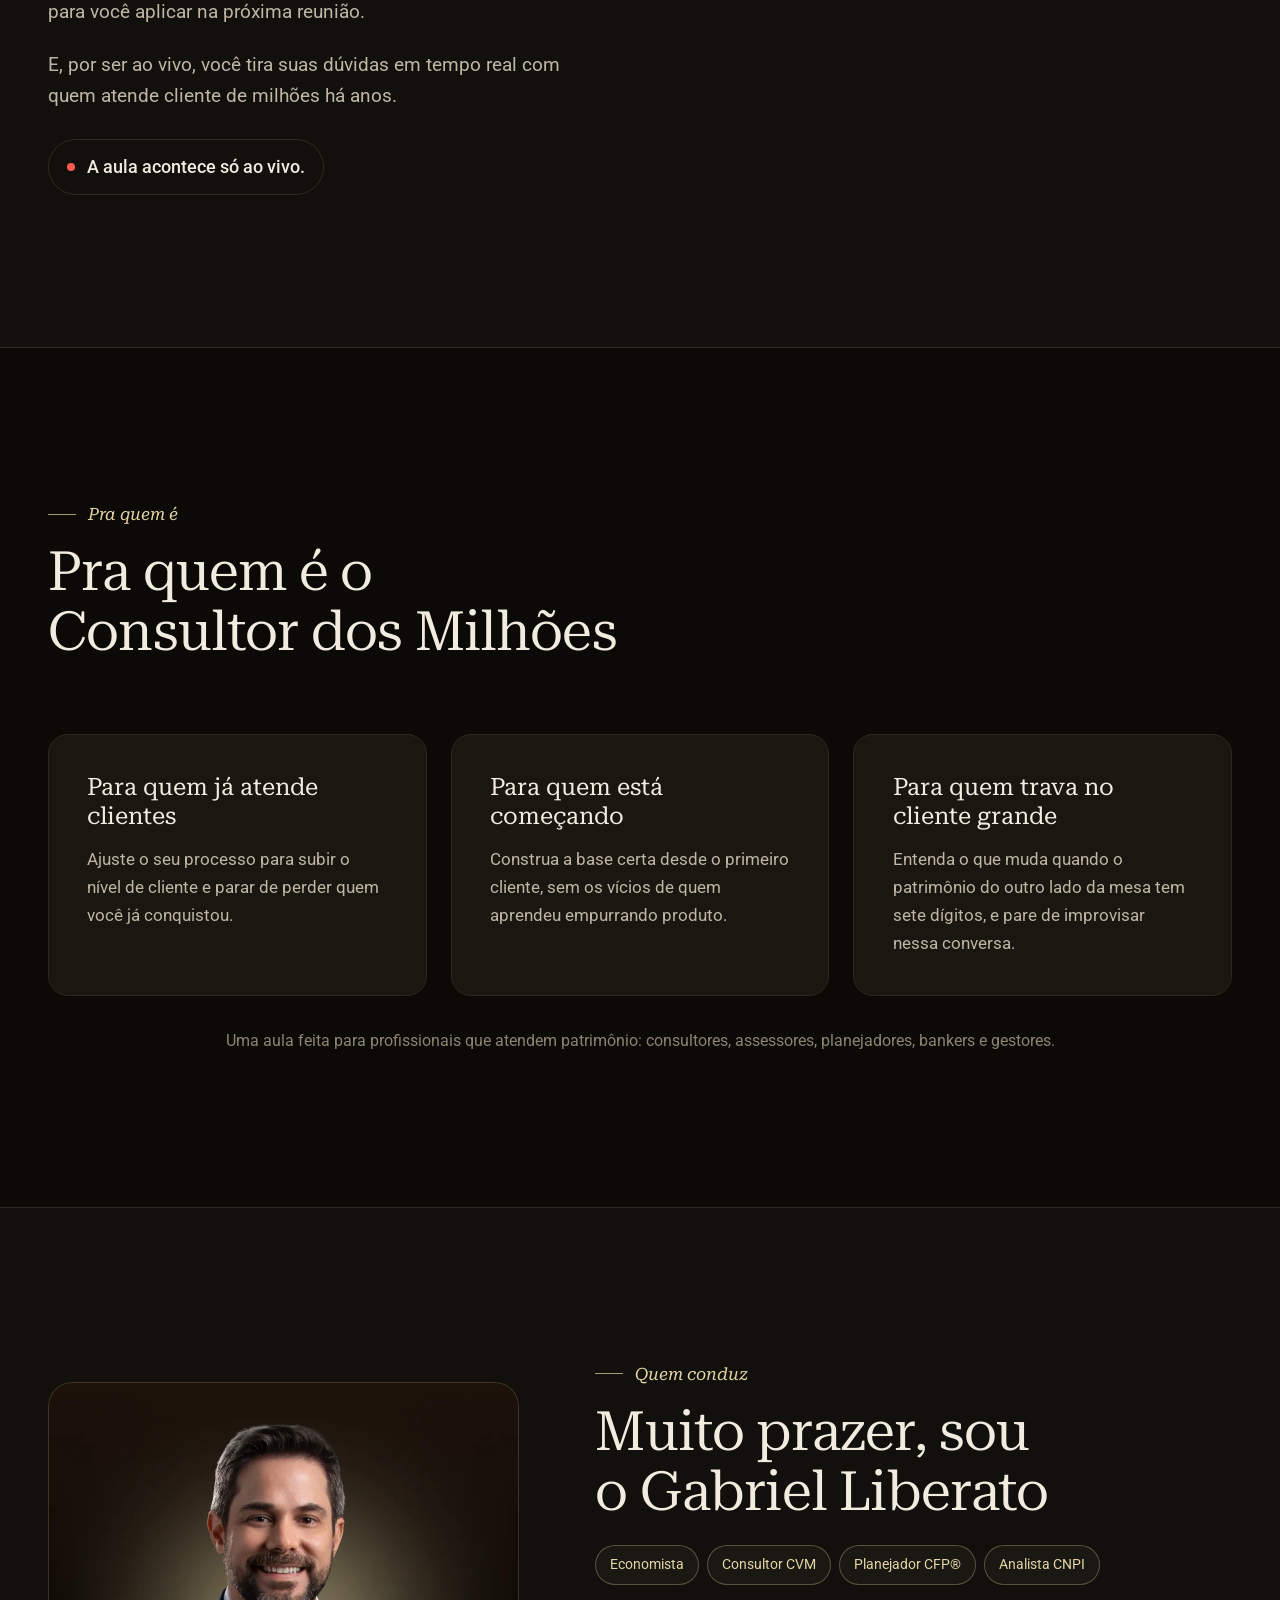
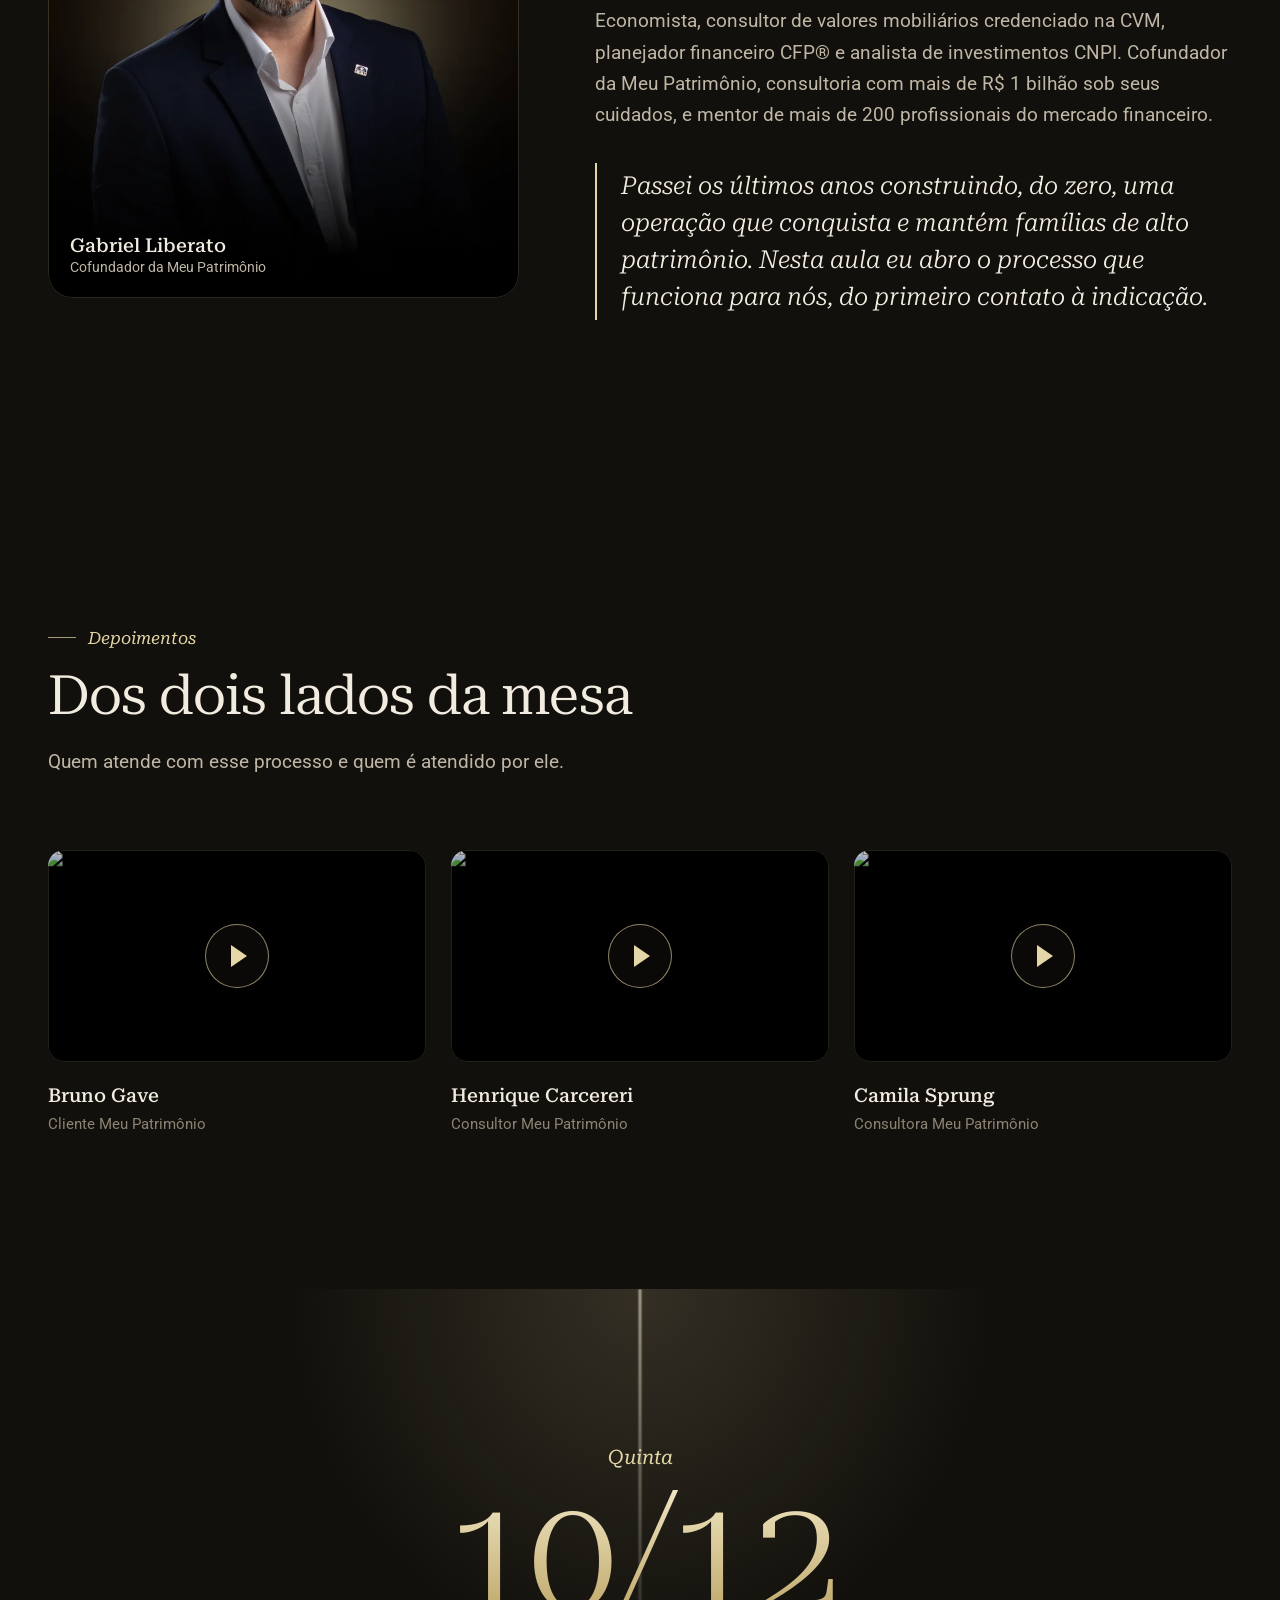
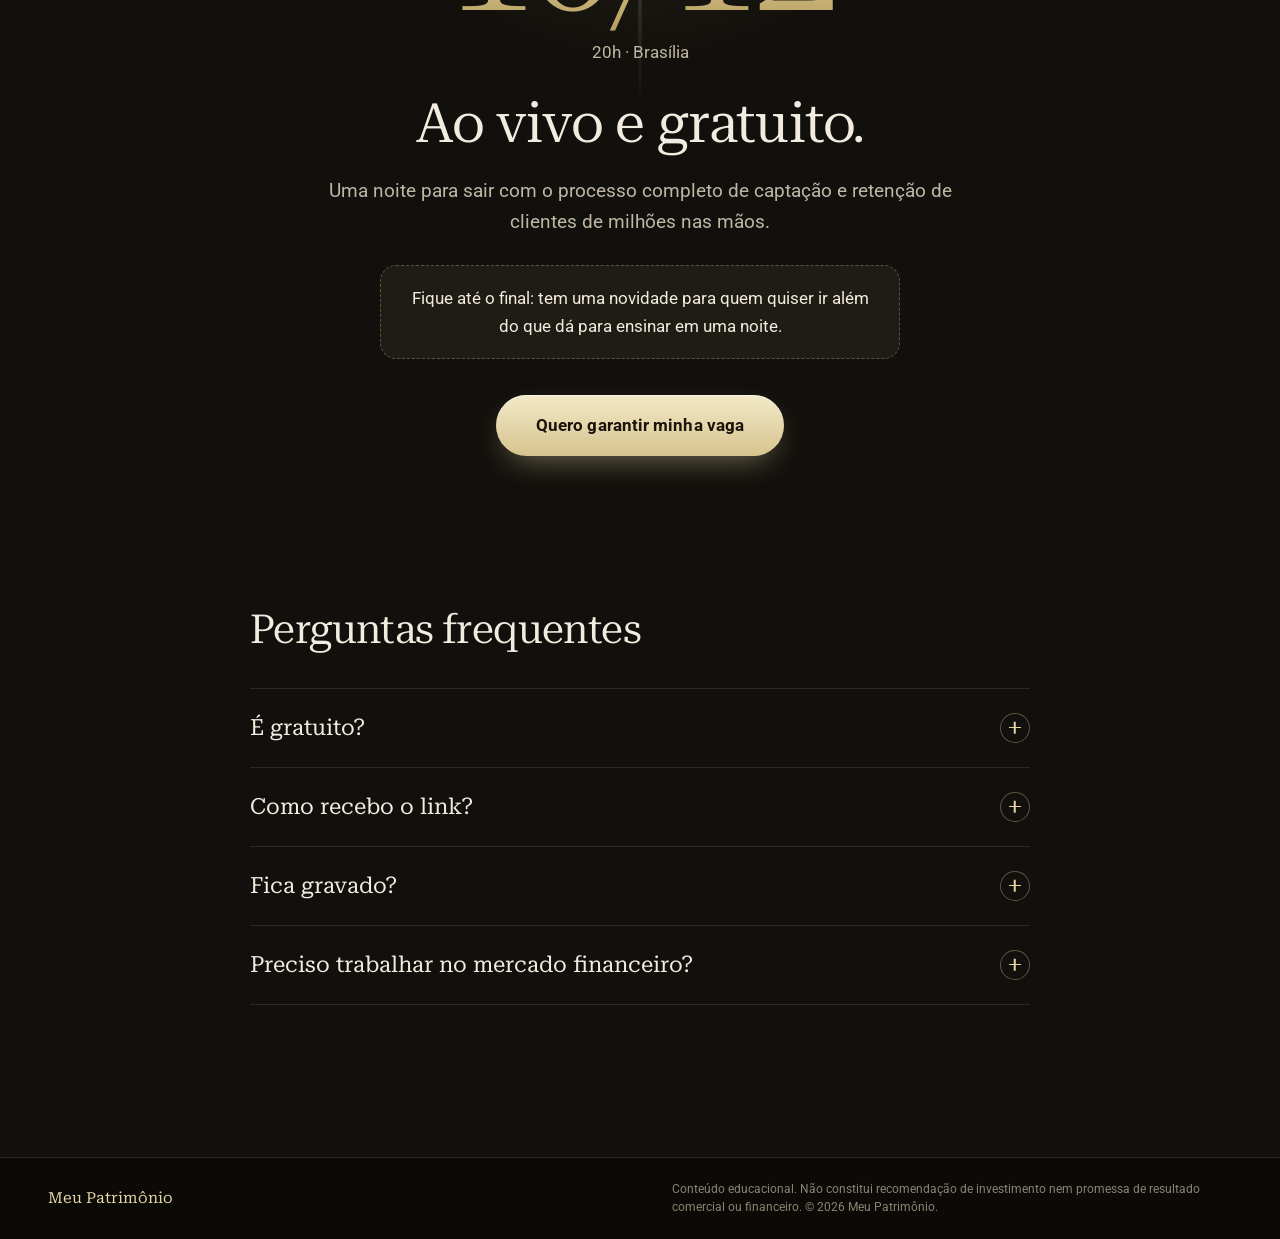
==== commit 97576672: "Link fixo /agenda/ para o Google Agenda + data centralizada em edicao.js" ====
--- a/index.html
+++ b/index.html
@@ -433,6 +433,7 @@
   <a class="btn btn-gold btn-sm" href="#inscricao" tabindex="-1" data-cta="sticky">Garantir vaga</a>
 </div>
 
-<script src="app.js?v=4"></script>
+<script src="edicao.js?v=1"></script>
+<script src="app.js?v=5"></script>
 </body>
 </html>
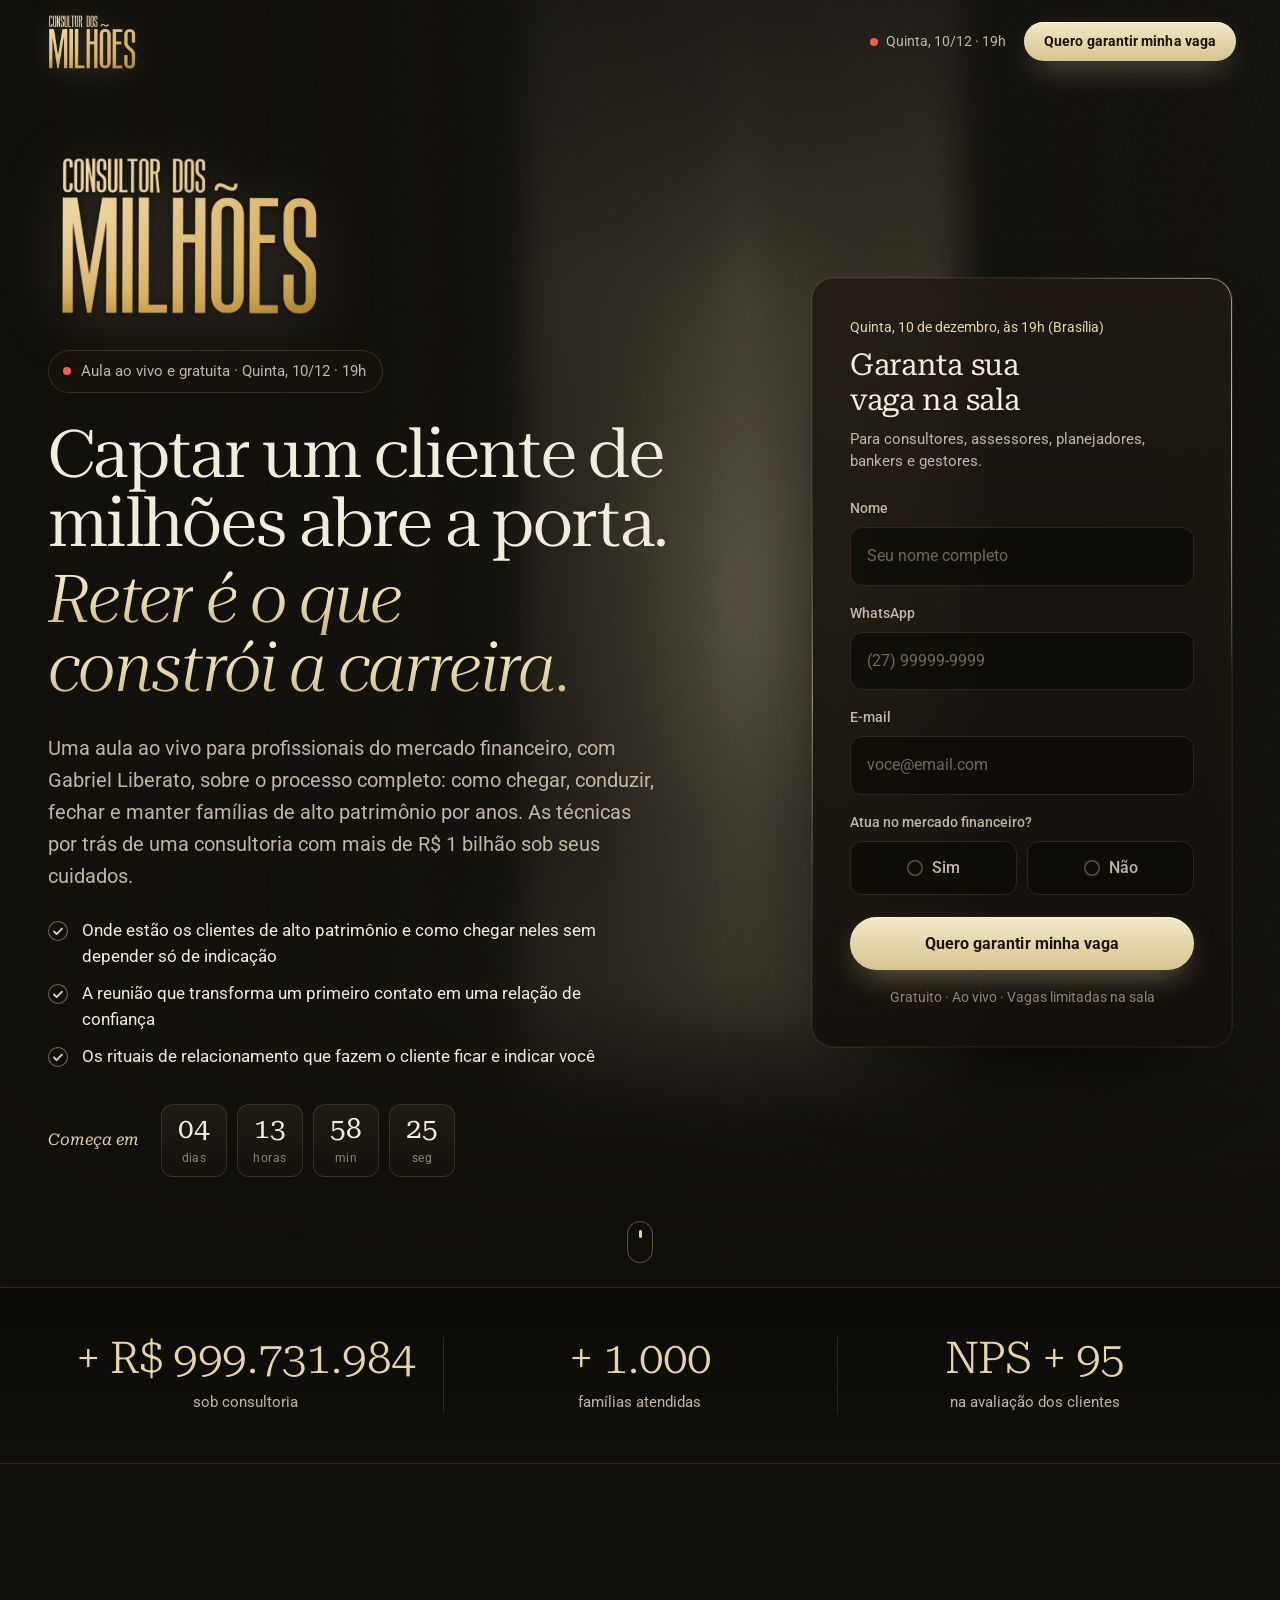
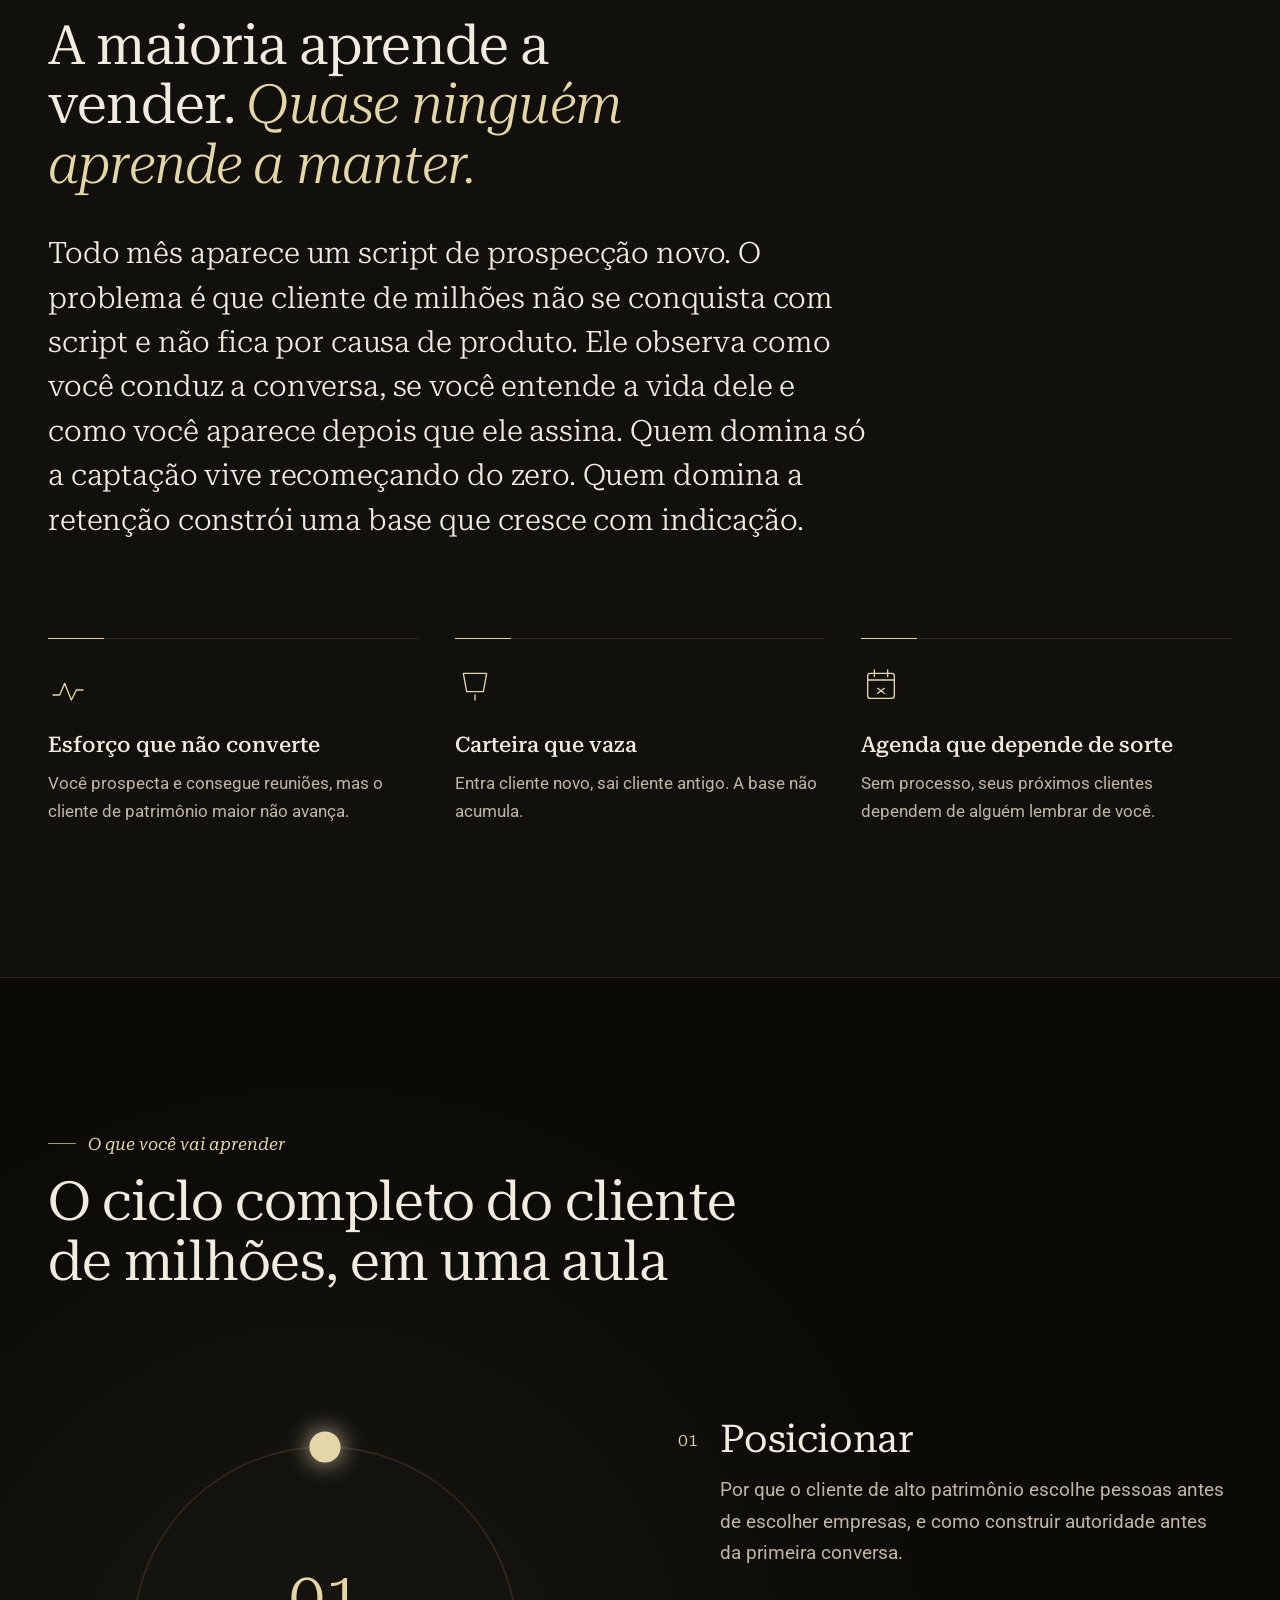
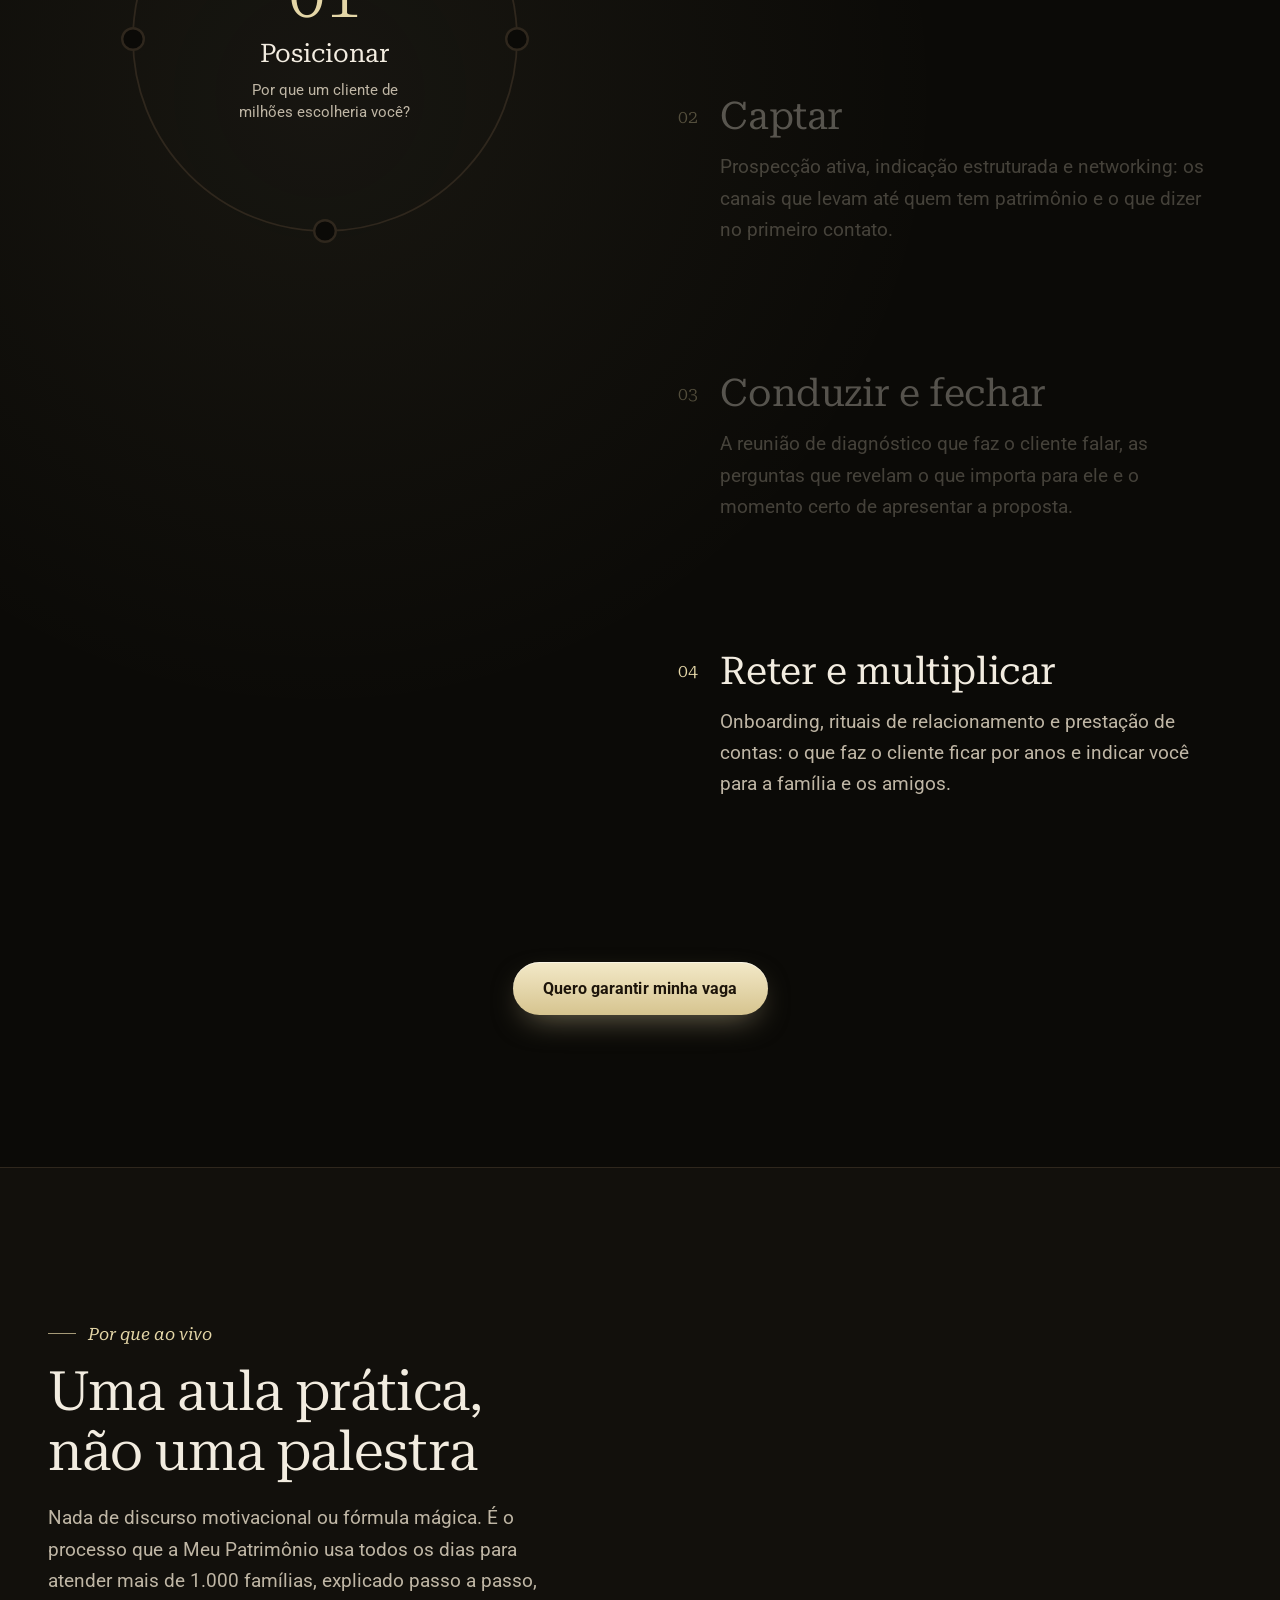
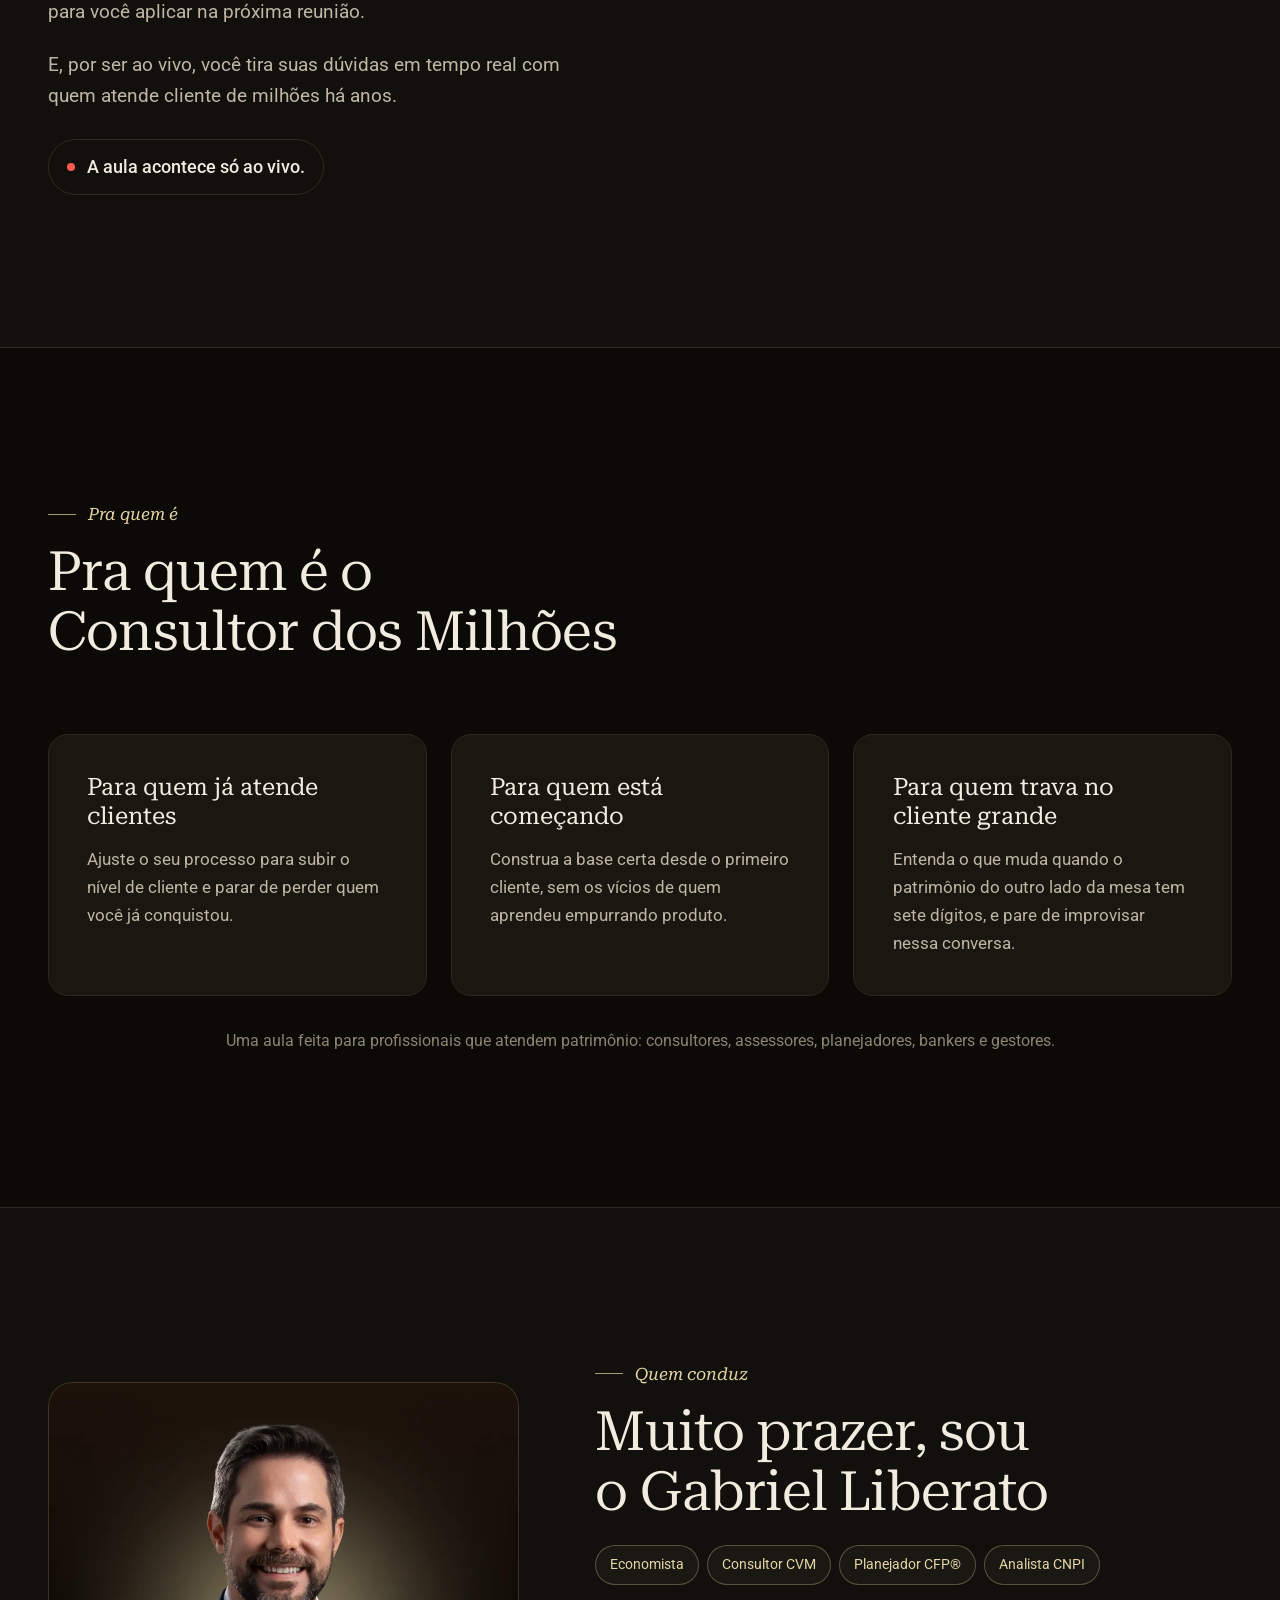
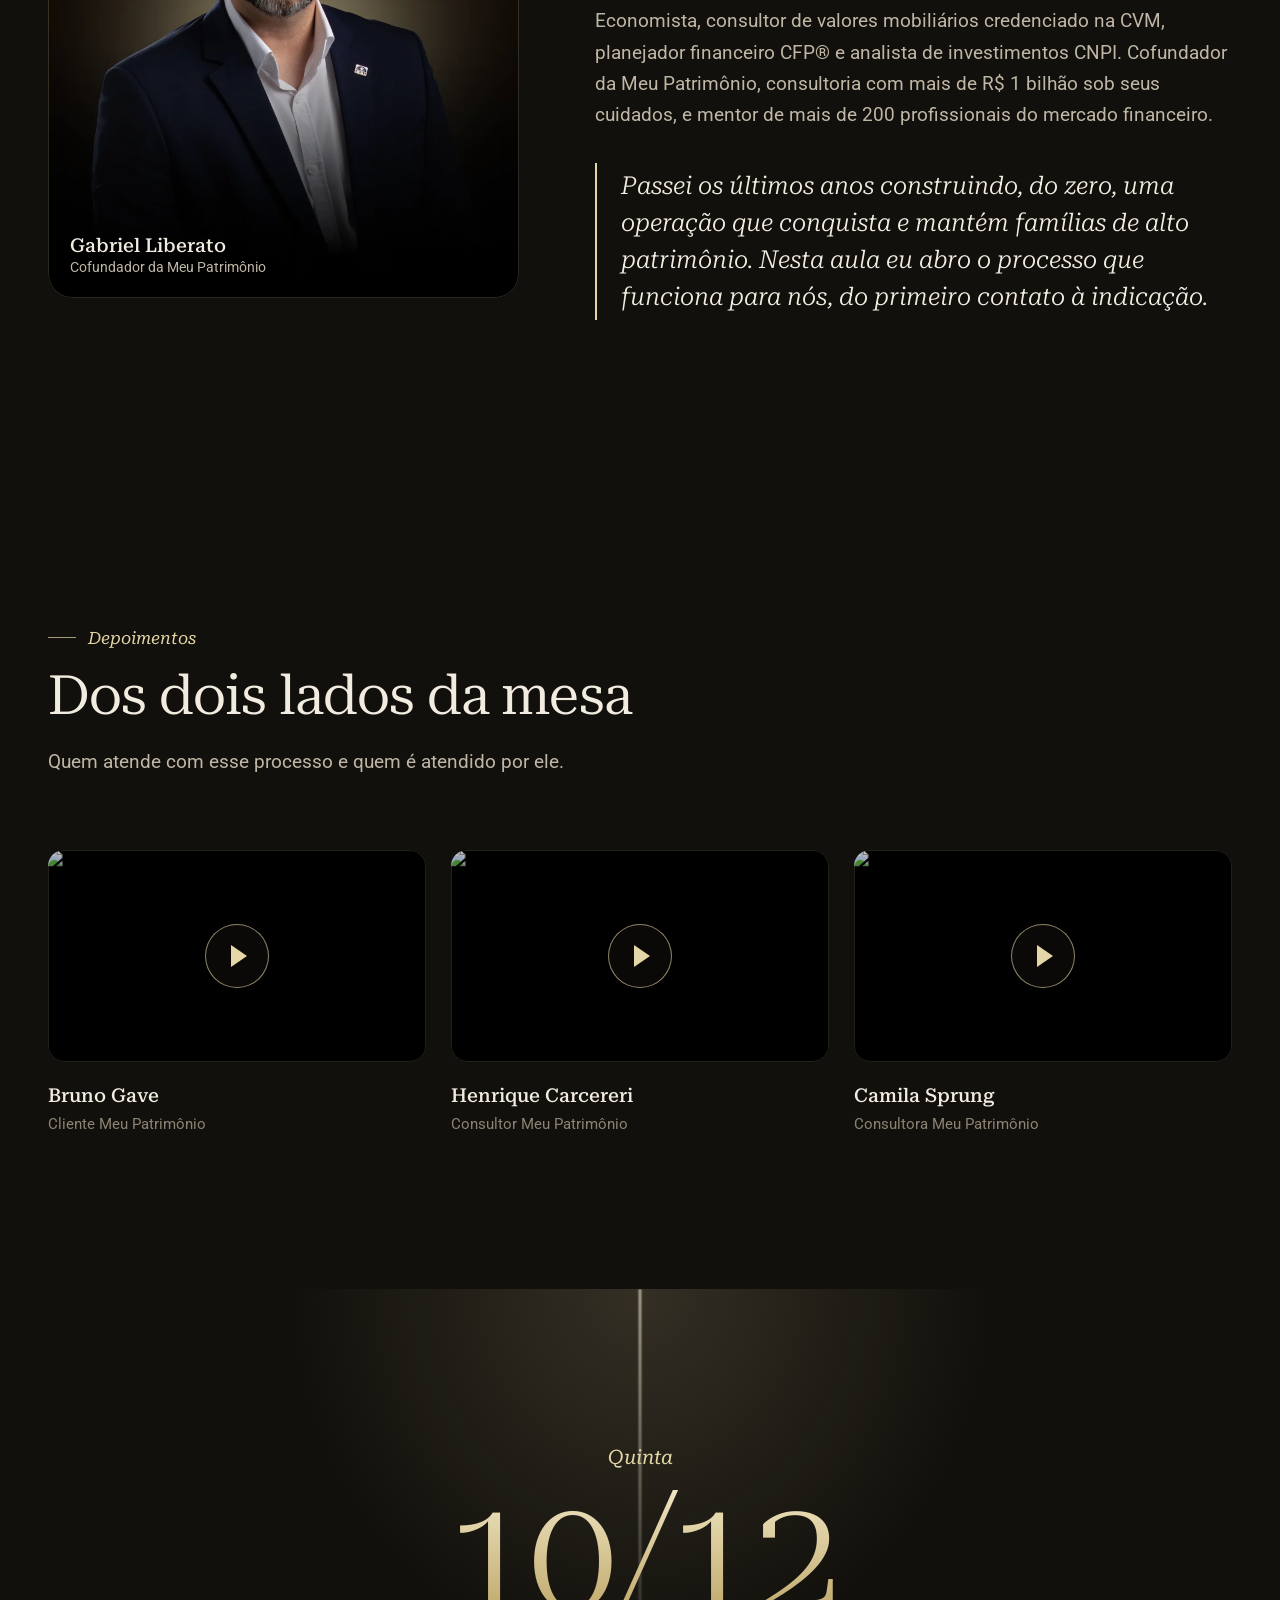
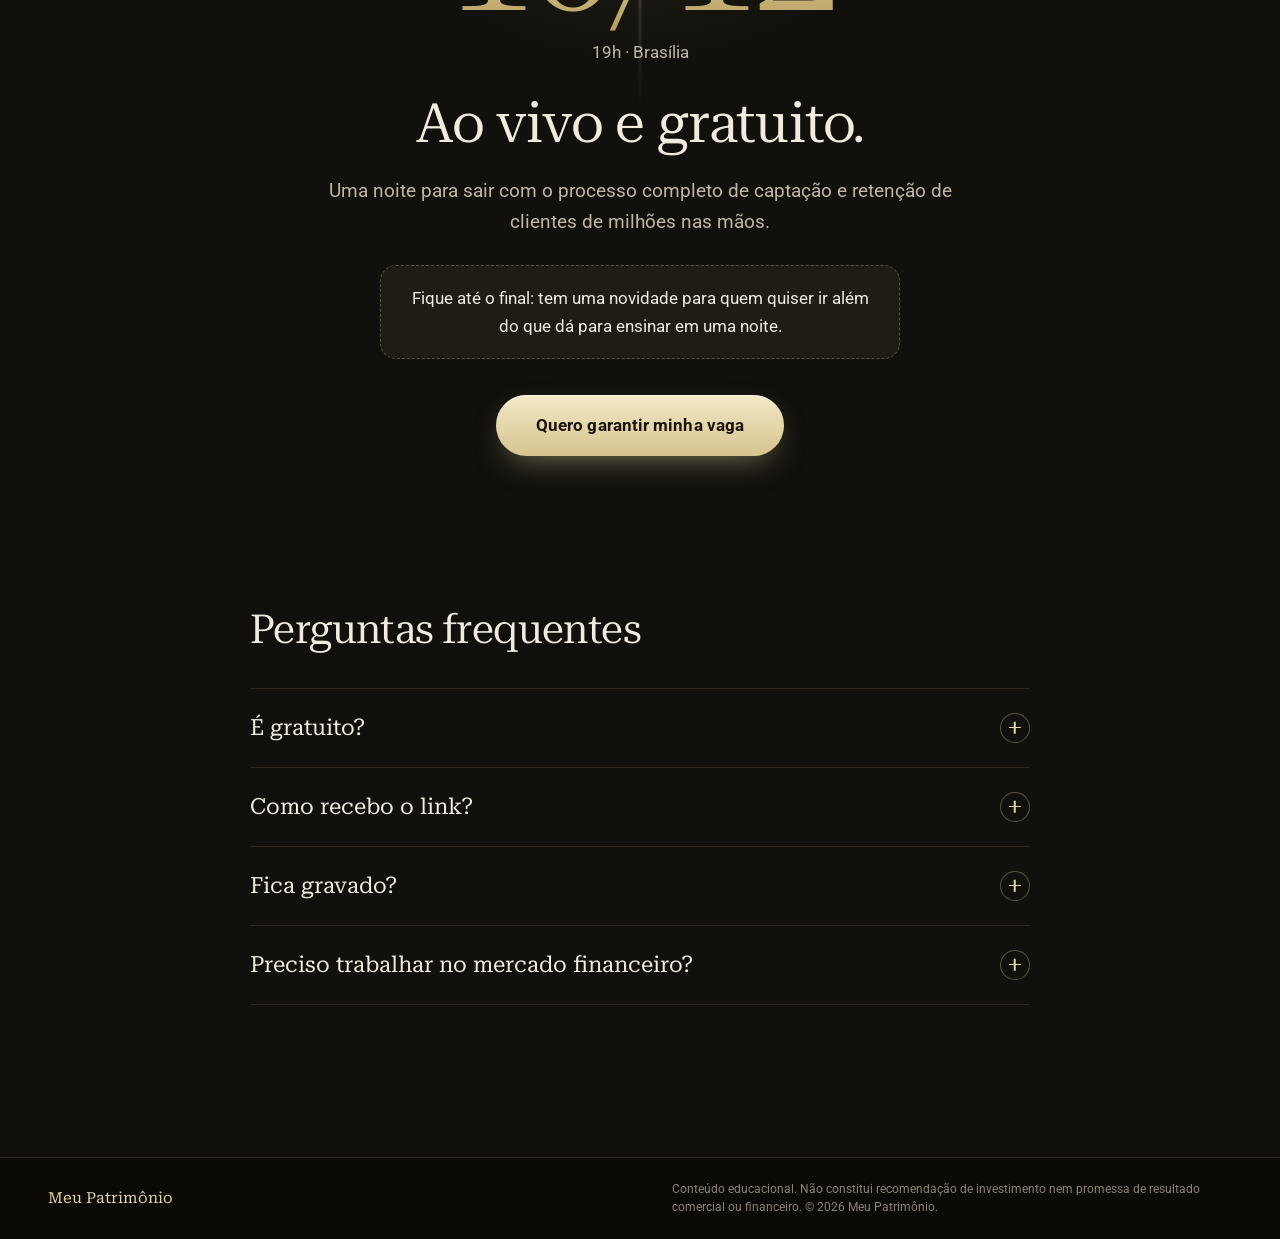
==== commit ab4a092e: "Horário: 19h" ====
--- a/index.html
+++ b/index.html
@@ -40,7 +40,7 @@
     <img class="brand-logo" src="assets/img/consultor-dos-milhoes.webp?v=2" width="640" height="399" alt="Consultor dos Milhões">
   </a>
   <div class="header-right">
-    <span class="header-date"><span class="live-dot" aria-hidden="true"></span><span data-date="short">Quinta, 10/12 · 20h</span></span>
+    <span class="header-date"><span class="live-dot" aria-hidden="true"></span><span data-date="short">Quinta, 10/12 · 19h</span></span>
     <a class="btn btn-gold btn-sm header-cta" href="#inscricao" data-cta="header">Quero garantir minha vaga</a>
   </div>
 </header>
@@ -60,7 +60,7 @@
       <p class="event-logo" data-load="1"><img src="assets/img/consultor-dos-milhoes.webp?v=2" width="640" height="399" alt="Consultor dos Milhões"></p>
       <p class="kicker" data-load="2">
         <span class="live-dot" aria-hidden="true"></span>
-        <span>Aula ao vivo e gratuita · <span data-date="kicker">Quinta, 10/12 · 20h</span></span>
+        <span>Aula ao vivo e gratuita · <span data-date="kicker">Quinta, 10/12 · 19h</span></span>
       </p>
 
       <h1 id="hero-title" class="hero-title">
@@ -90,7 +90,7 @@
     <div class="hero-form" id="inscricao" data-load="4">
       <div class="form-card" id="form-card">
         <div class="form-head">
-          <p class="form-eyebrow"><span><span data-date="long">Quinta, 10 de dezembro, às 20h</span> (Brasília)</span></p>
+          <p class="form-eyebrow"><span><span data-date="long">Quinta, 10 de dezembro, às 19h</span> (Brasília)</span></p>
           <h2 class="form-title">Garanta sua vaga na sala</h2>
           <p class="form-aud">Para consultores, assessores, planejadores, bankers e gestores.</p>
         </div>
@@ -379,7 +379,7 @@
     <p class="closing-date" data-reveal>
       <span class="cd-day" data-date="weekday">Quinta</span>
       <span class="cd-big" data-date="ddmm">10/12</span>
-      <span class="cd-hour" data-date="hour">20h · Brasília</span>
+      <span class="cd-hour" data-date="hour">19h · Brasília</span>
     </p>
     <h2 id="close-title" class="h2" data-reveal>Ao vivo e gratuito.</h2>
     <p class="body" data-reveal>Uma noite para sair com o processo completo de captação e retenção de clientes de milhões nas mãos.</p>
@@ -427,13 +427,13 @@
 <!-- CTA fixo no mobile -->
 <div class="sticky-cta" aria-hidden="true">
   <div>
-    <strong data-date="short">Quinta, 10/12 · 20h</strong>
+    <strong data-date="short">Quinta, 10/12 · 19h</strong>
     <span>Ao vivo e gratuito</span>
   </div>
   <a class="btn btn-gold btn-sm" href="#inscricao" tabindex="-1" data-cta="sticky">Garantir vaga</a>
 </div>
 
-<script src="edicao.js?v=1"></script>
+<script src="edicao.js?v=2"></script>
 <script src="app.js?v=5"></script>
 </body>
 </html>
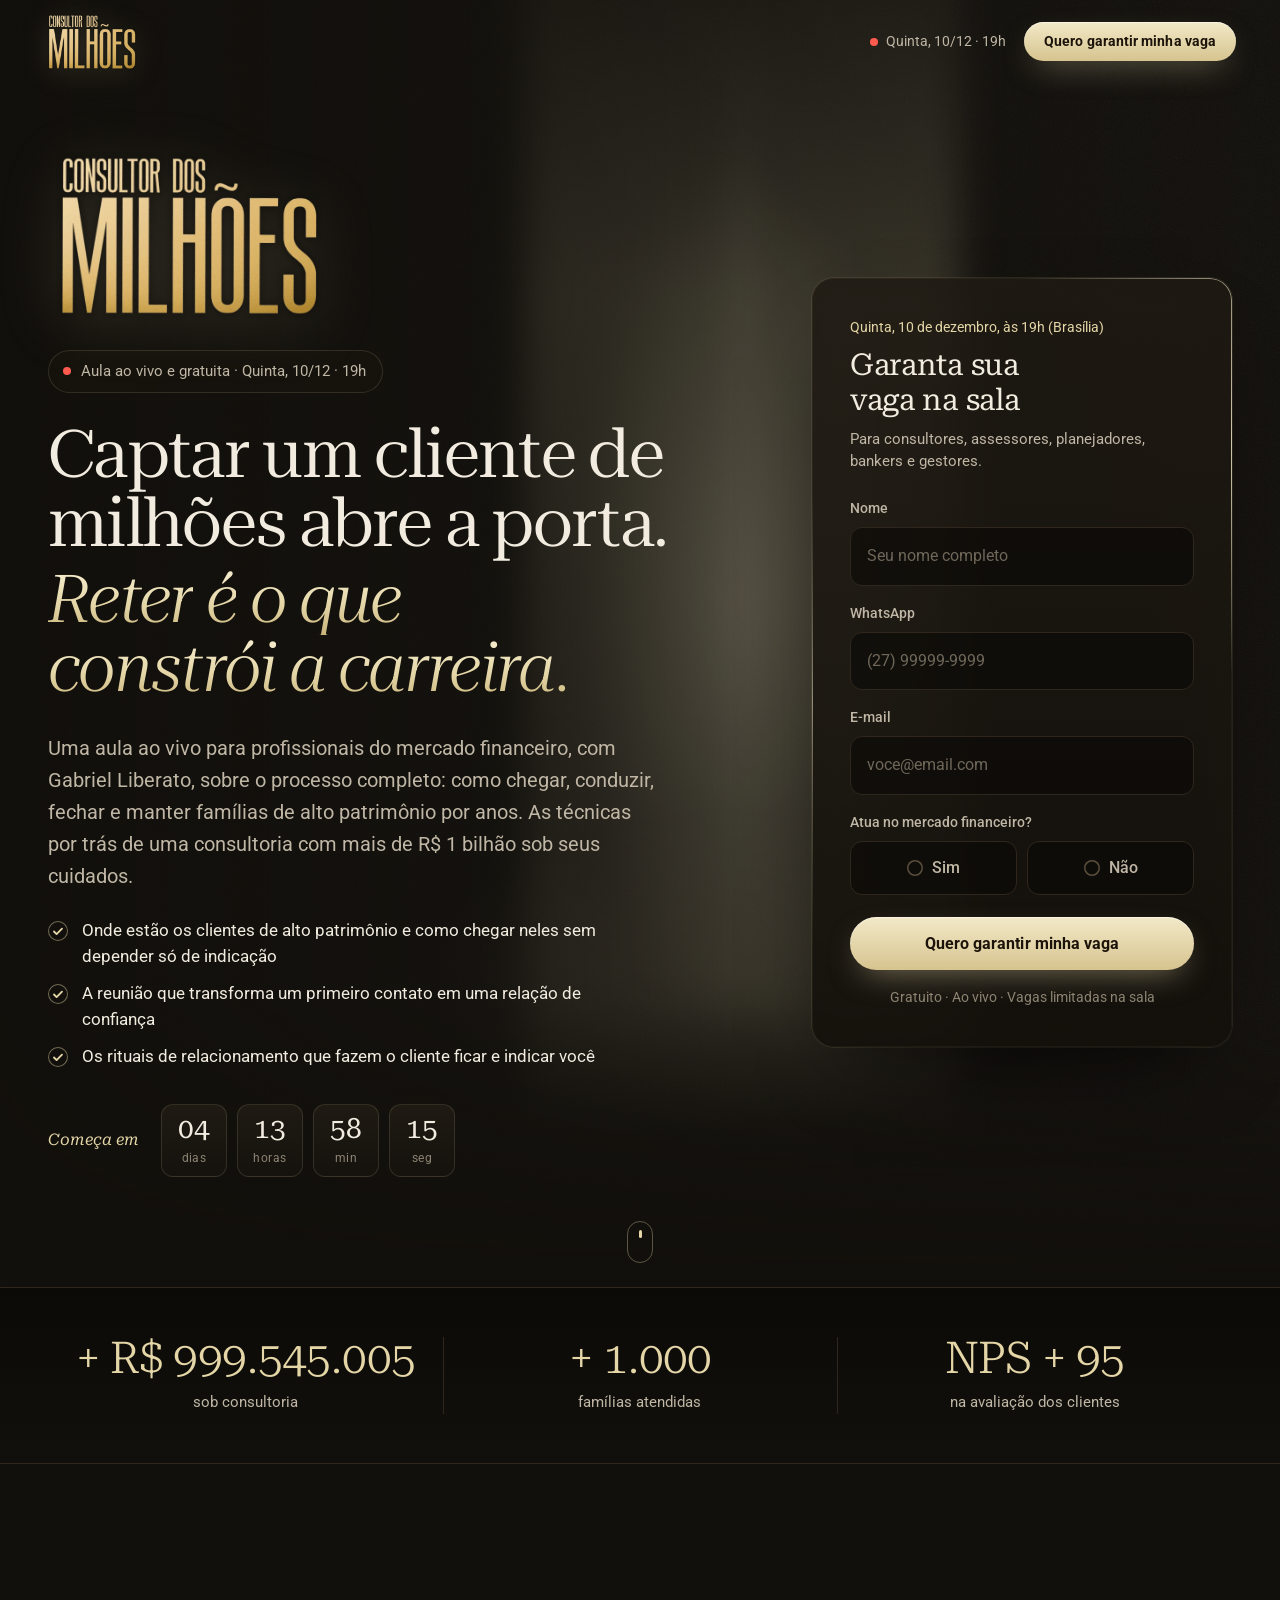
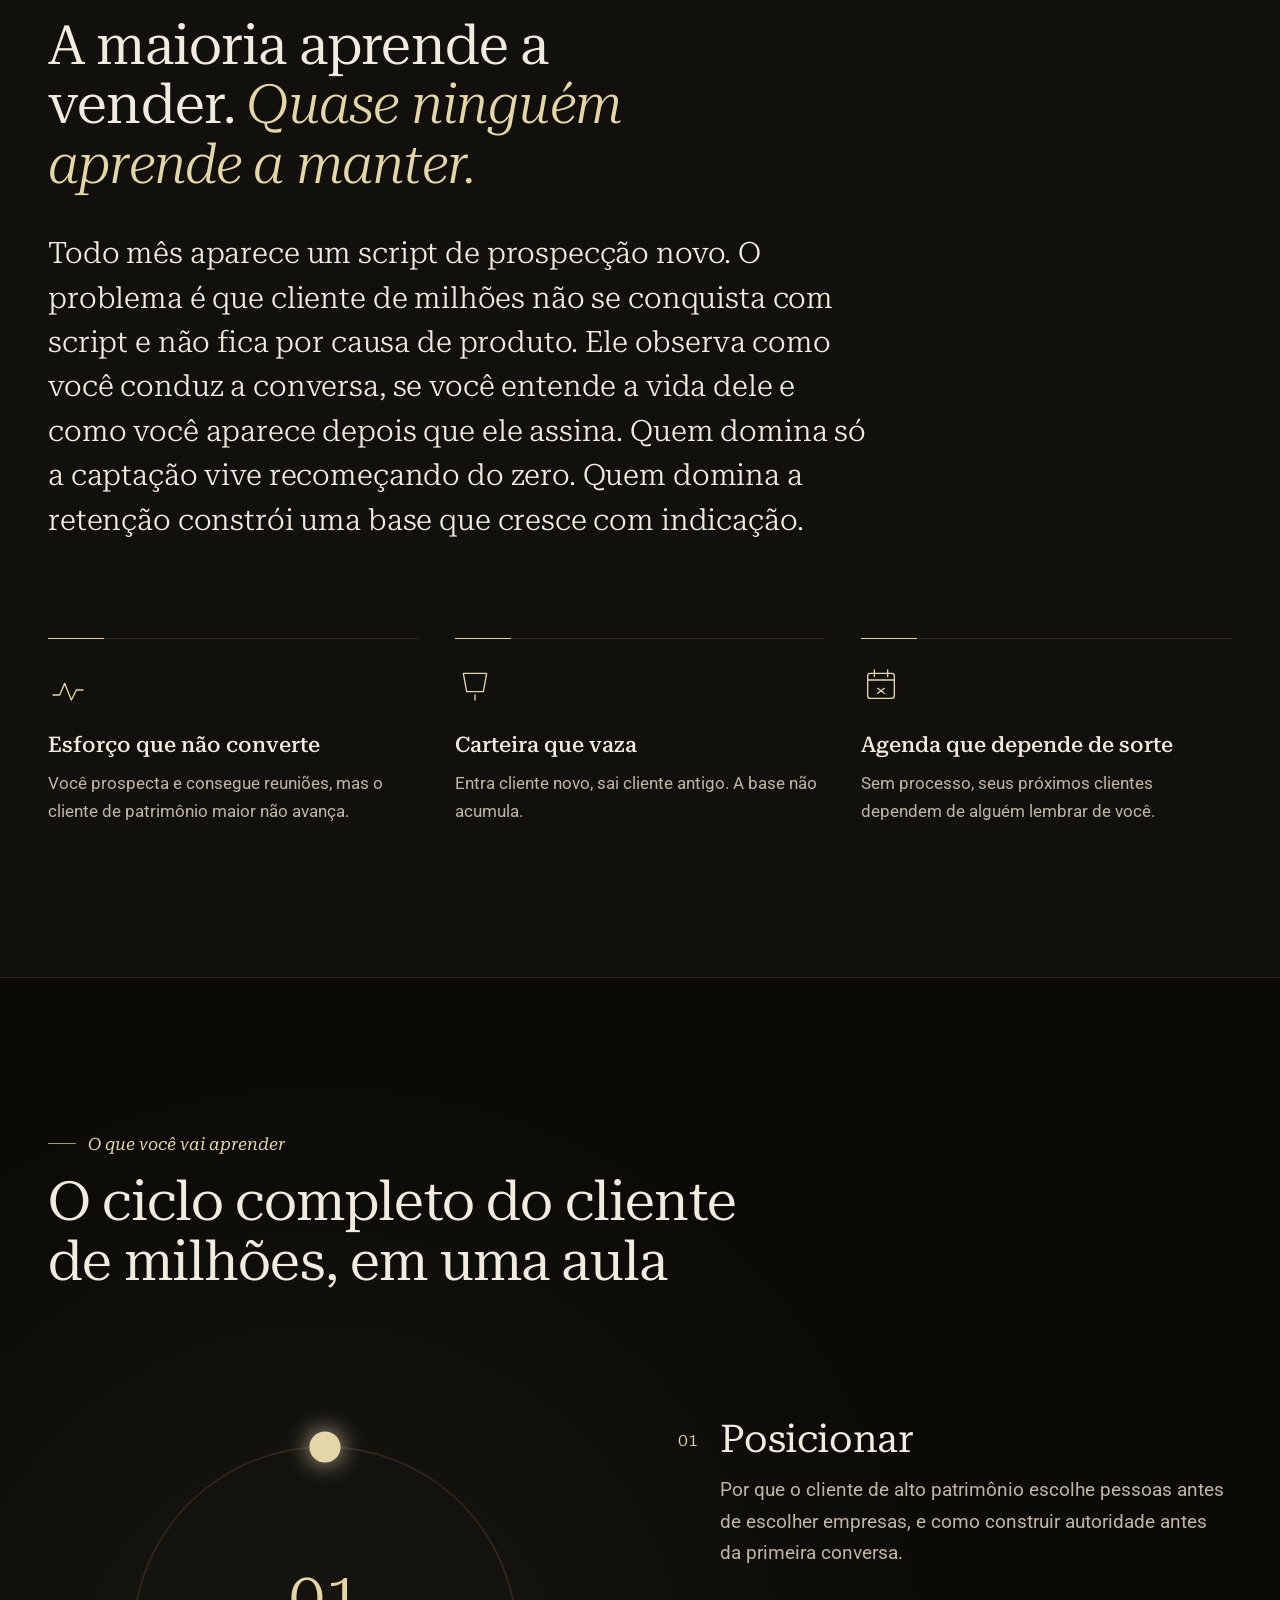
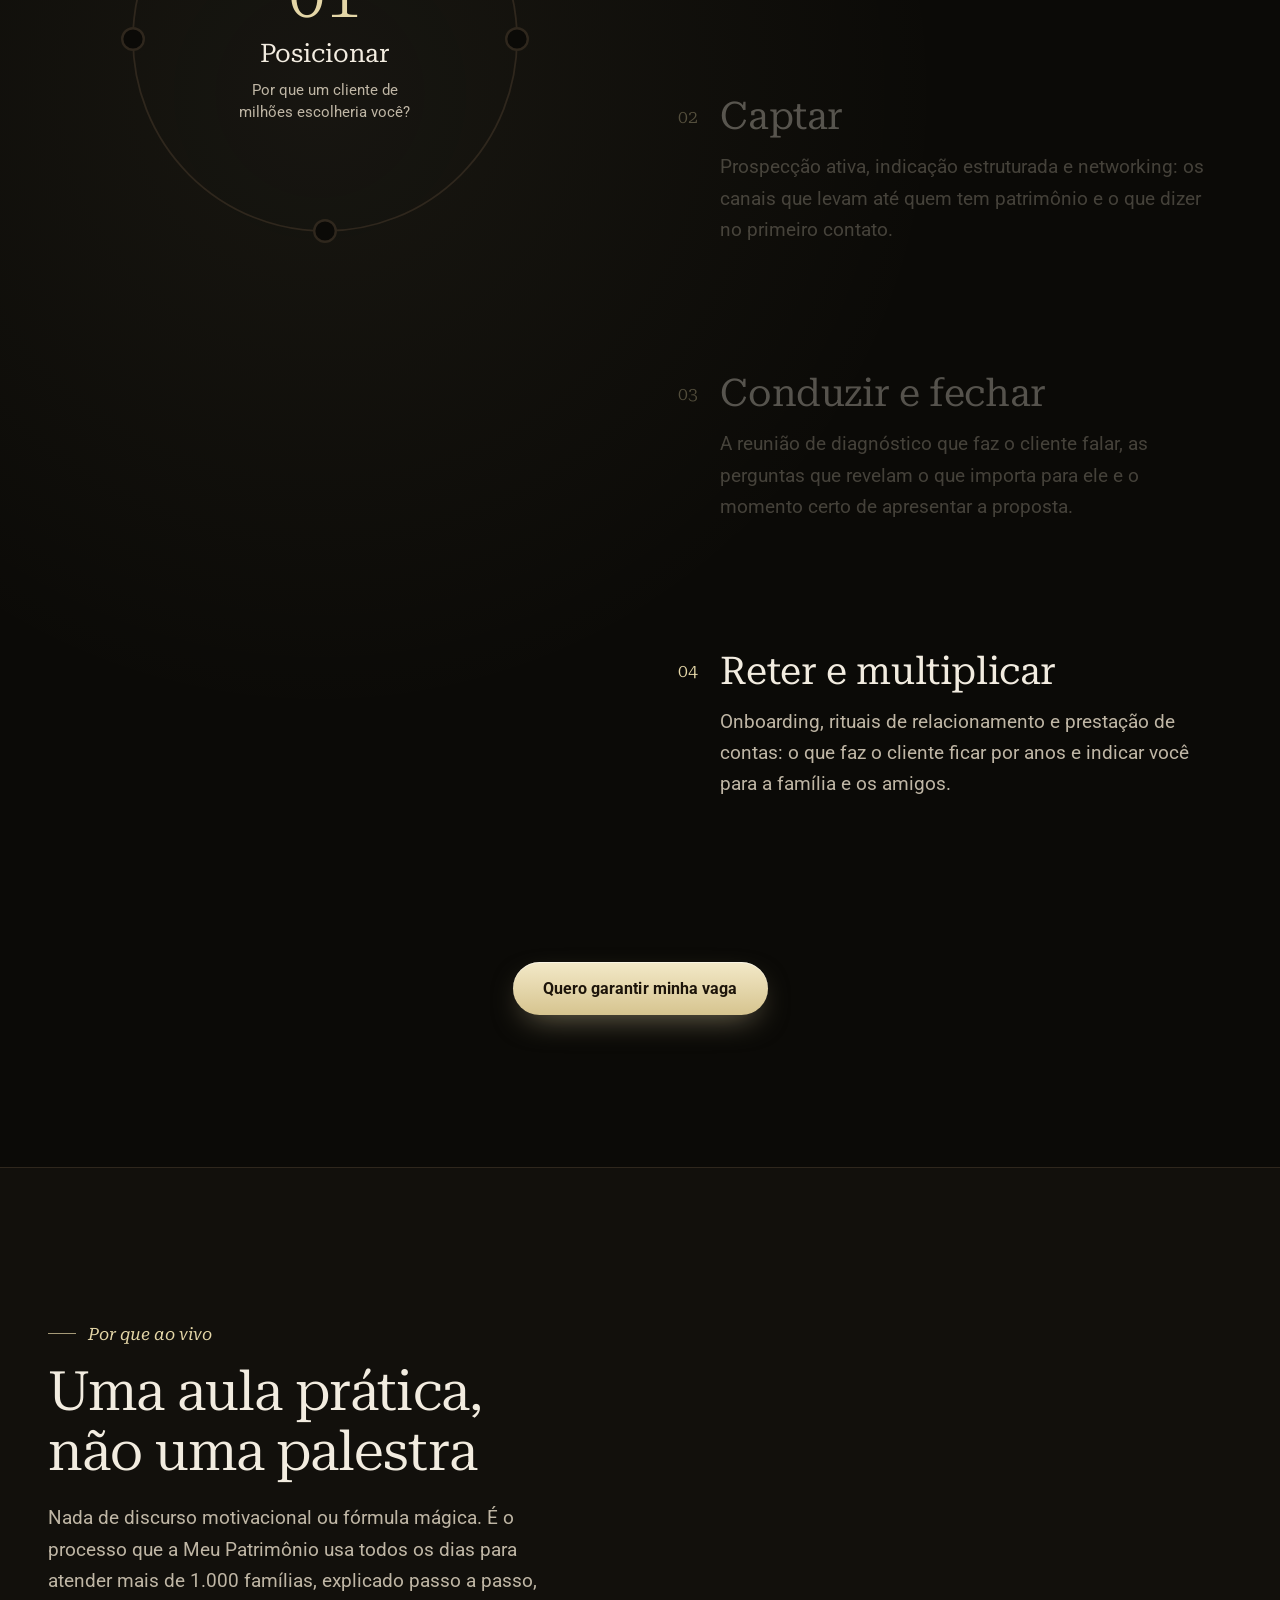
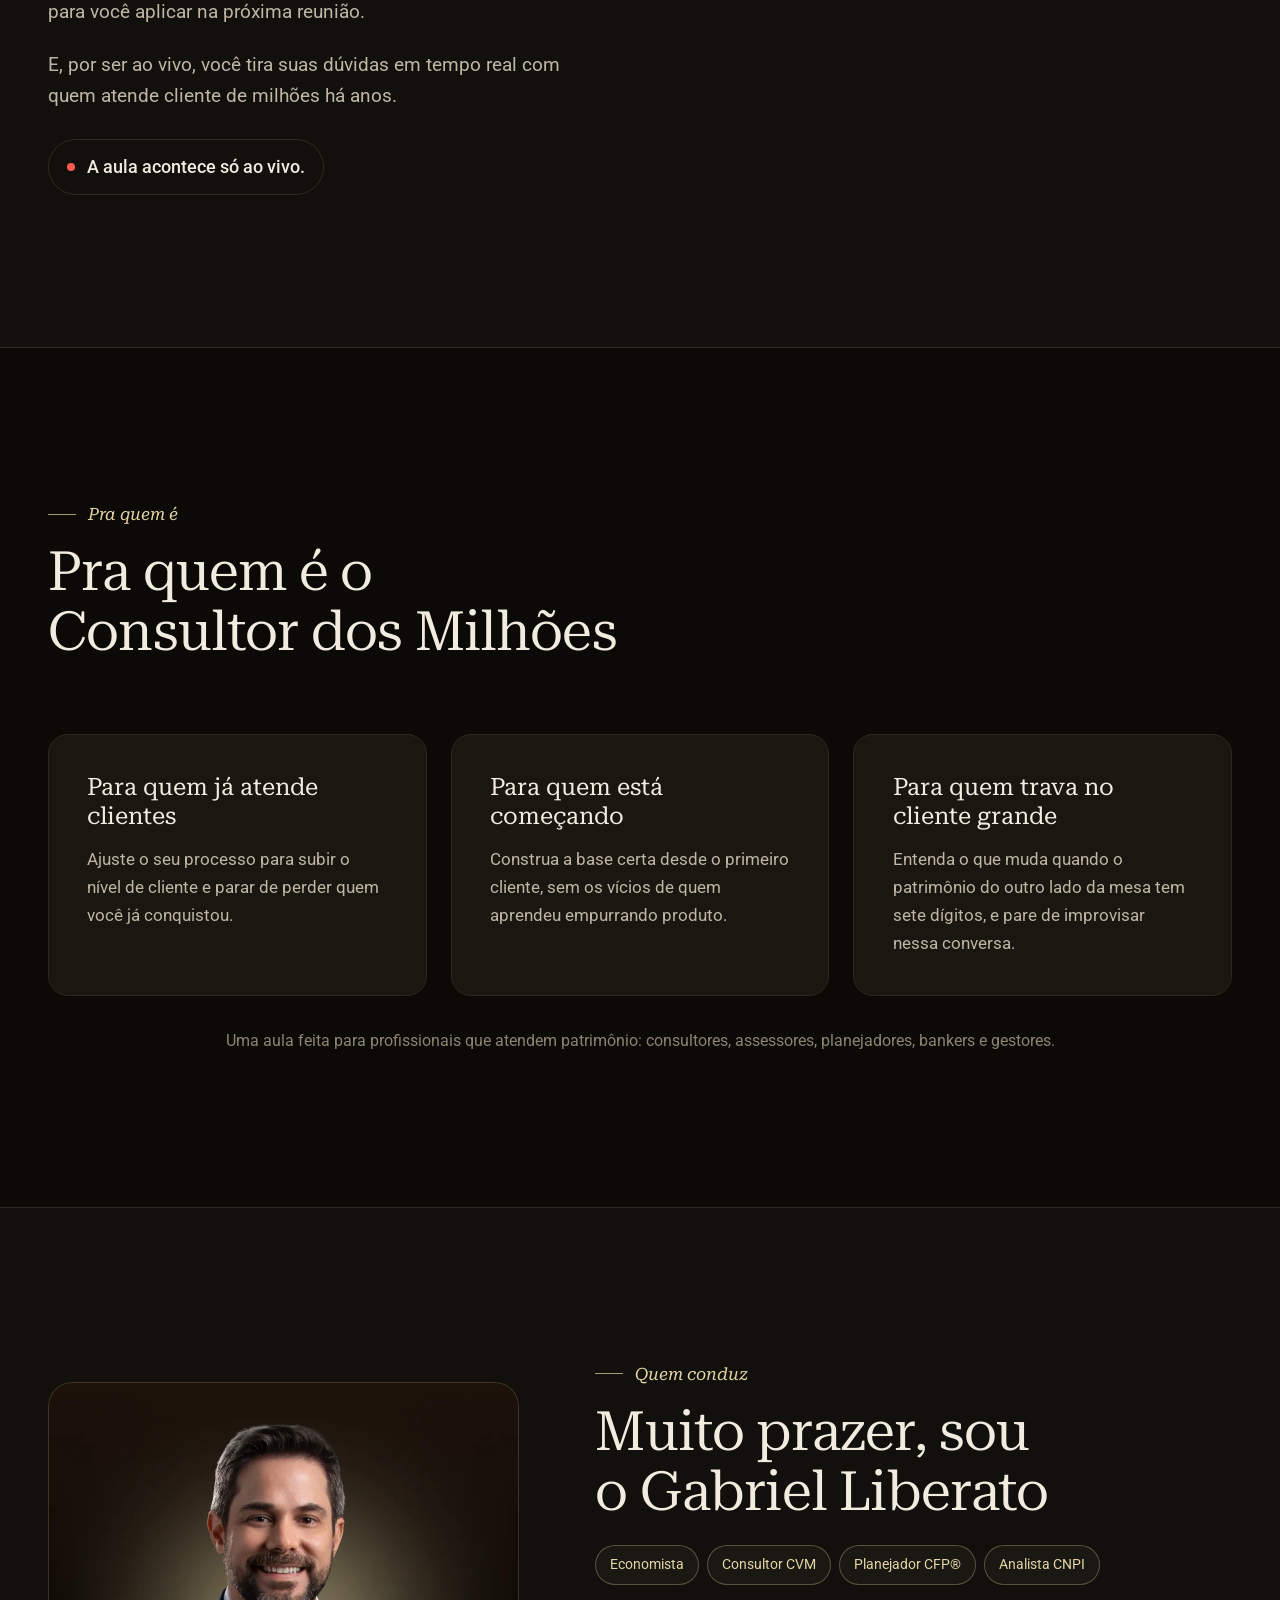
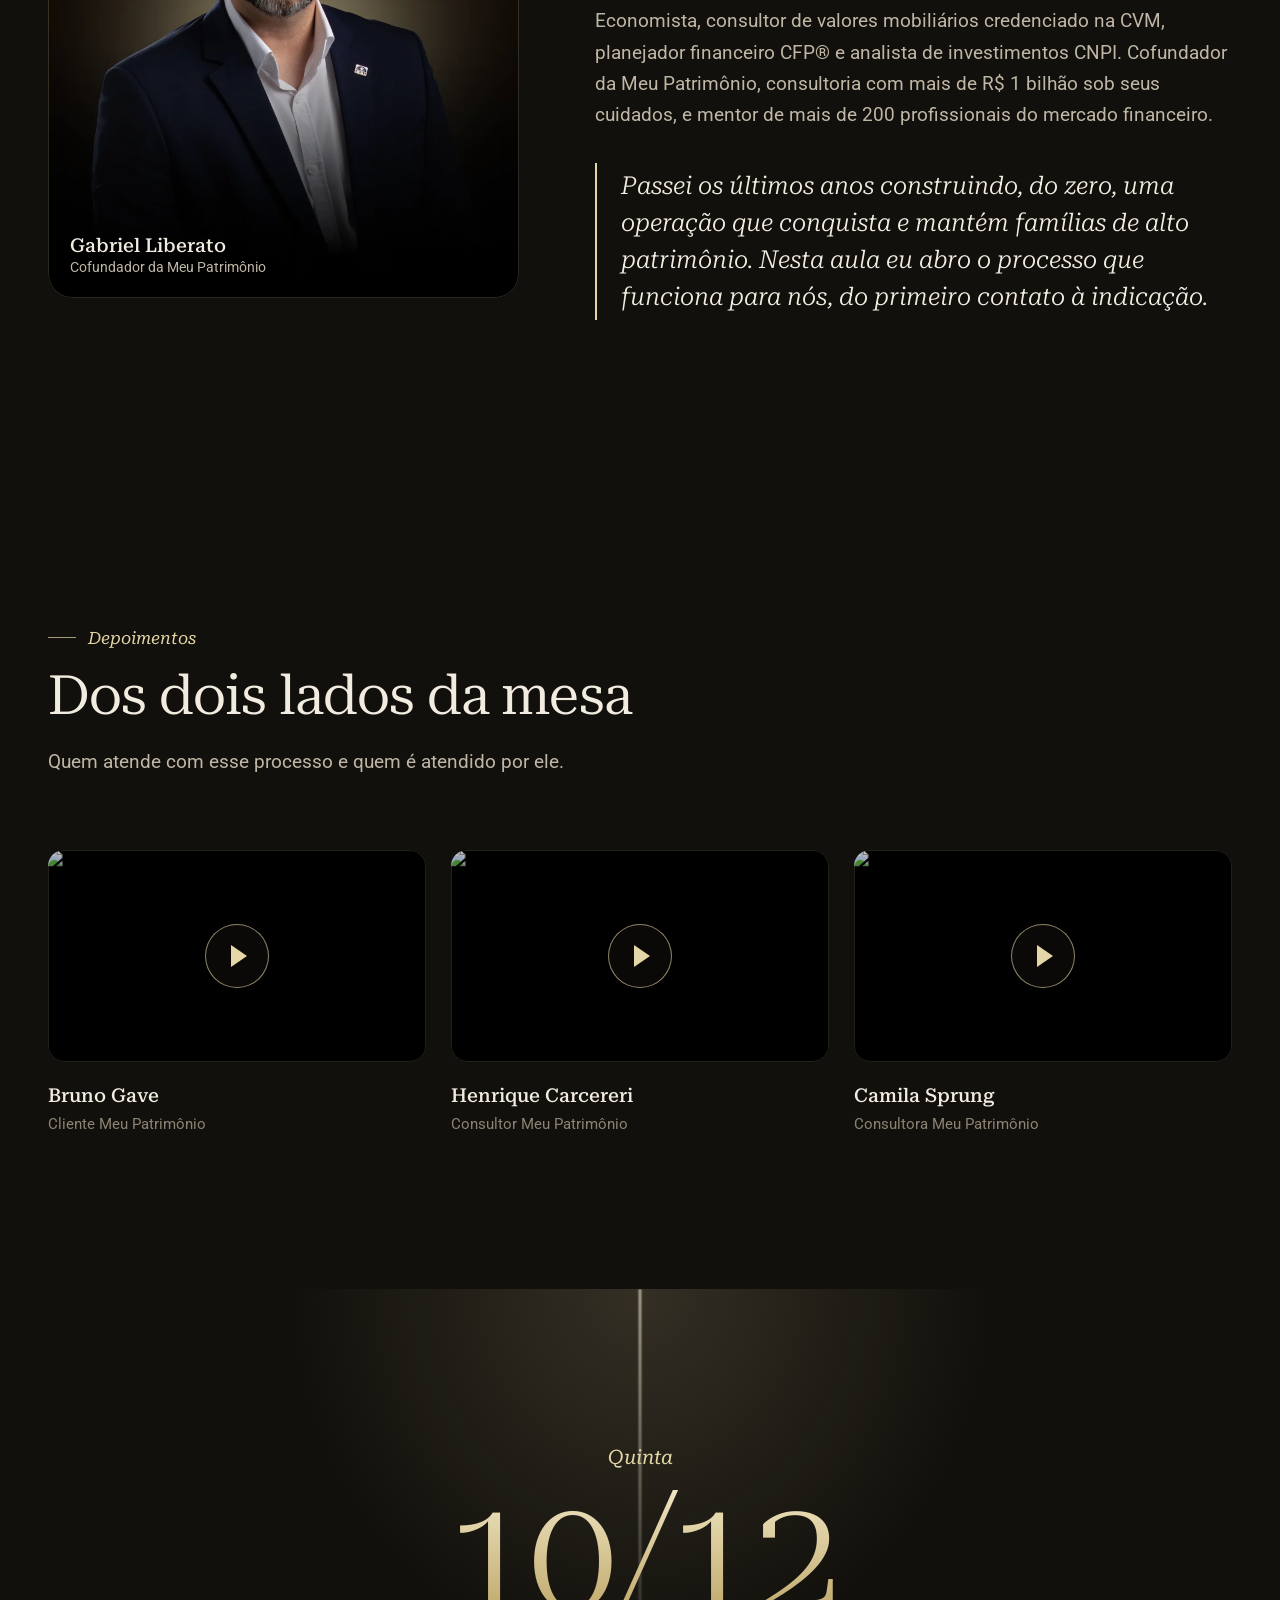
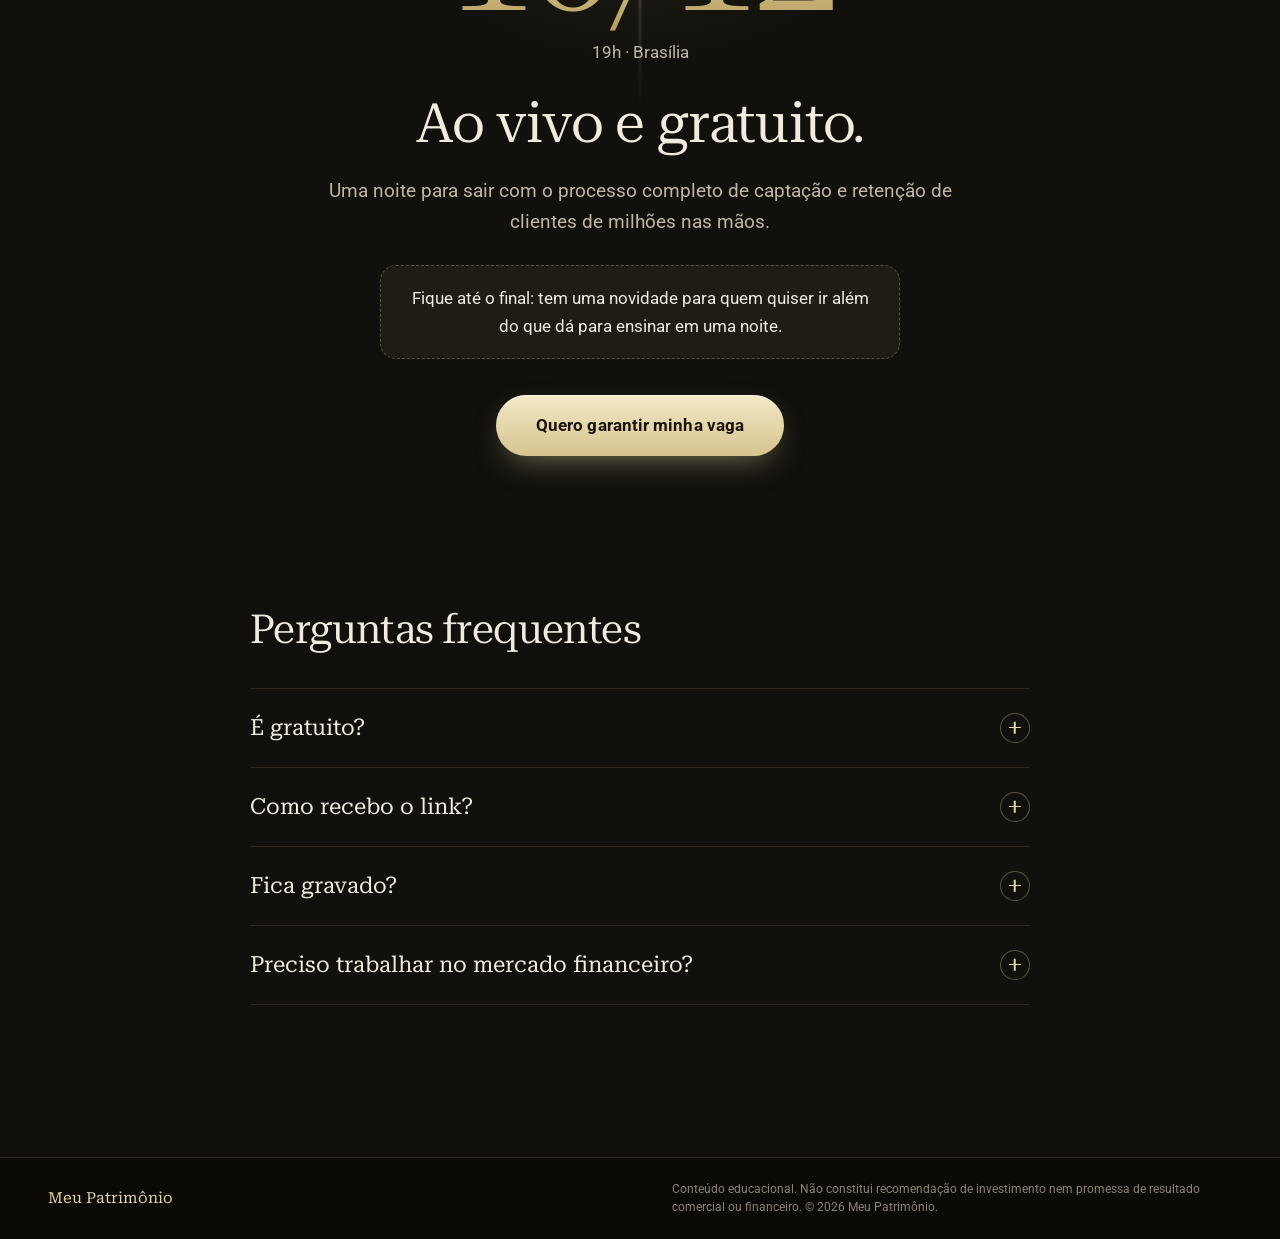
==== commit 66f38f46: "Produção: consultordosmilhoes.meupatrimonio.com (Vercel) + URL nova no link de agenda" ====
--- a/index.html
+++ b/index.html
@@ -13,6 +13,8 @@
 <meta name="viewport" content="width=device-width, initial-scale=1, viewport-fit=cover">
 <title>Consultor dos Milhões · Aula ao vivo e gratuita para profissionais do mercado financeiro</title>
 <meta name="description" content="Aula ao vivo e gratuita para consultores, assessores, planejadores e bankers, com Gabriel Liberato, sobre o processo completo de captar e reter clientes de alto patrimônio: posicionar, captar, conduzir, fechar e manter por anos.">
+<link rel="canonical" href="https://consultordosmilhoes.meupatrimonio.com/">
+<meta property="og:url" content="https://consultordosmilhoes.meupatrimonio.com/">
 <meta name="theme-color" content="#12100c">
 <meta property="og:type" content="website">
 <meta property="og:title" content="Consultor dos Milhões · Aula ao vivo e gratuita para profissionais do mercado financeiro">
@@ -433,7 +435,7 @@
   <a class="btn btn-gold btn-sm" href="#inscricao" tabindex="-1" data-cta="sticky">Garantir vaga</a>
 </div>
 
-<script src="edicao.js?v=2"></script>
+<script src="edicao.js?v=3"></script>
 <script src="app.js?v=5"></script>
 </body>
 </html>
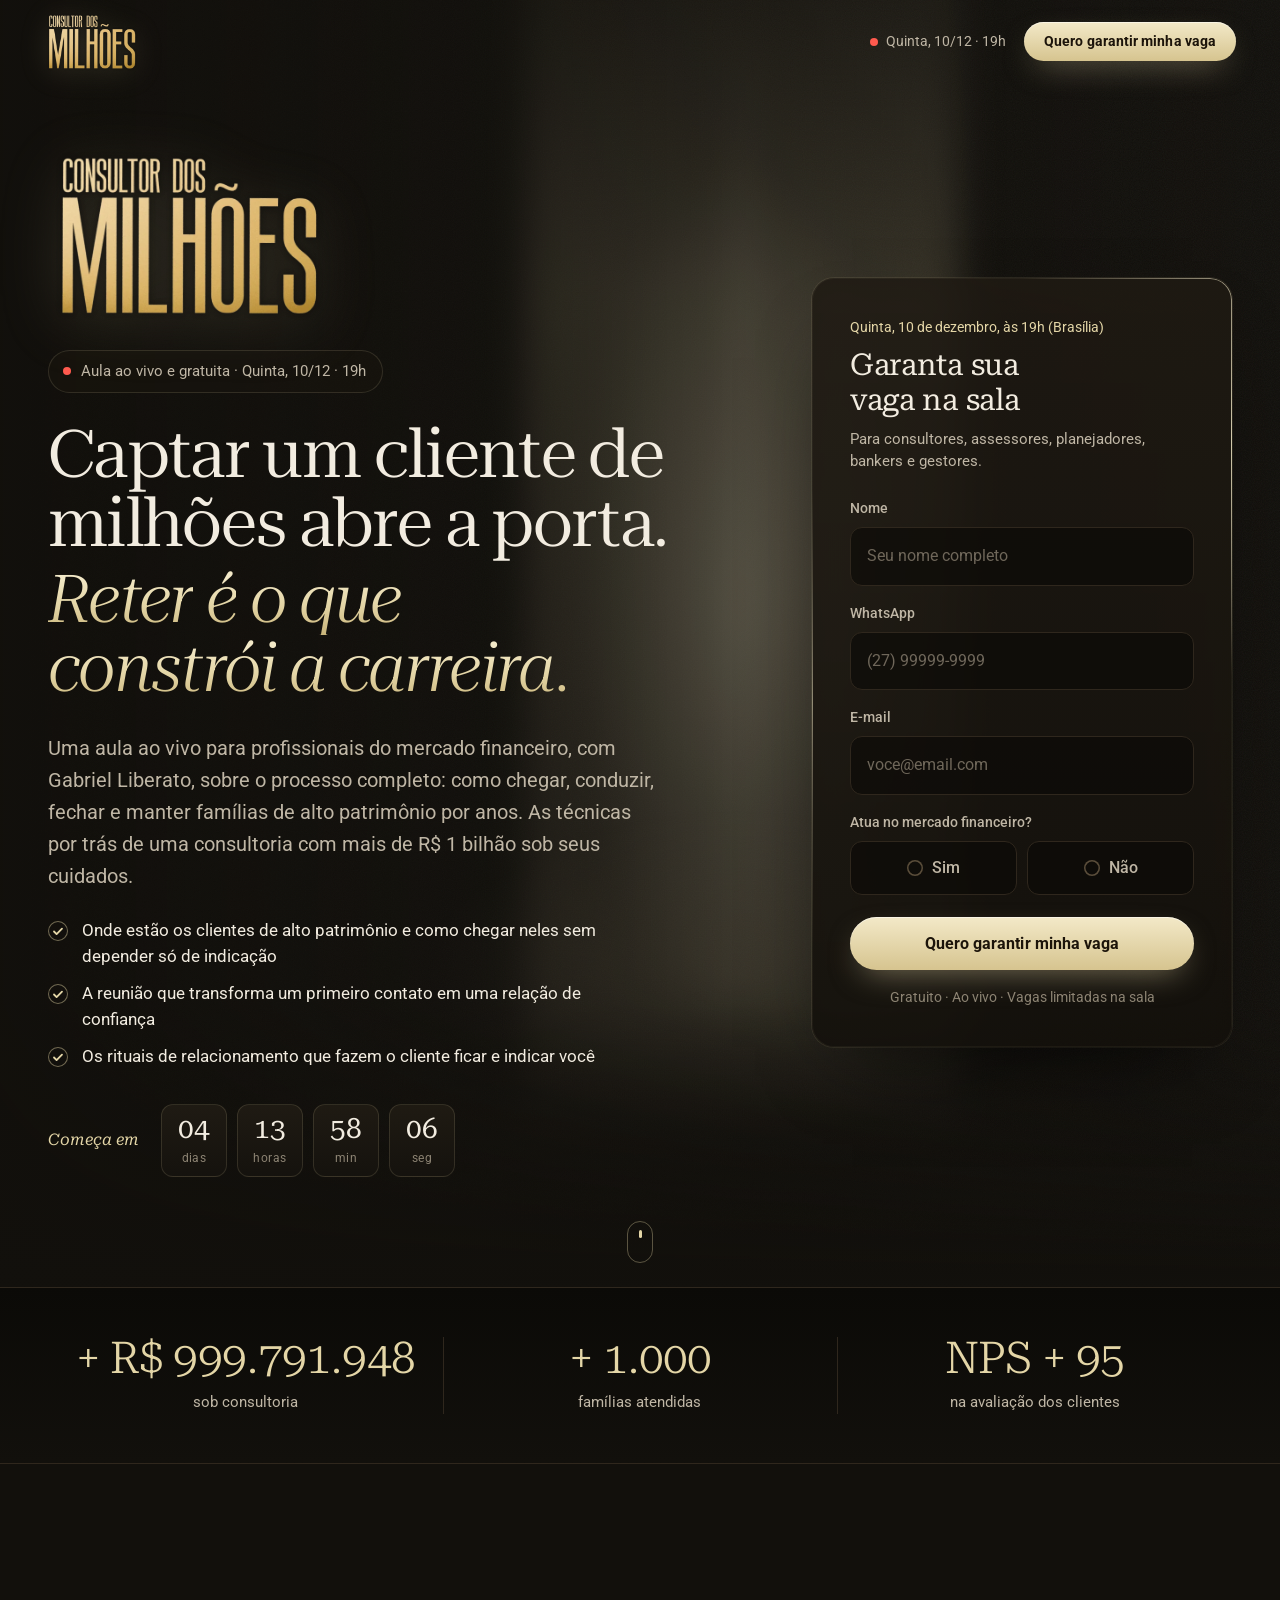
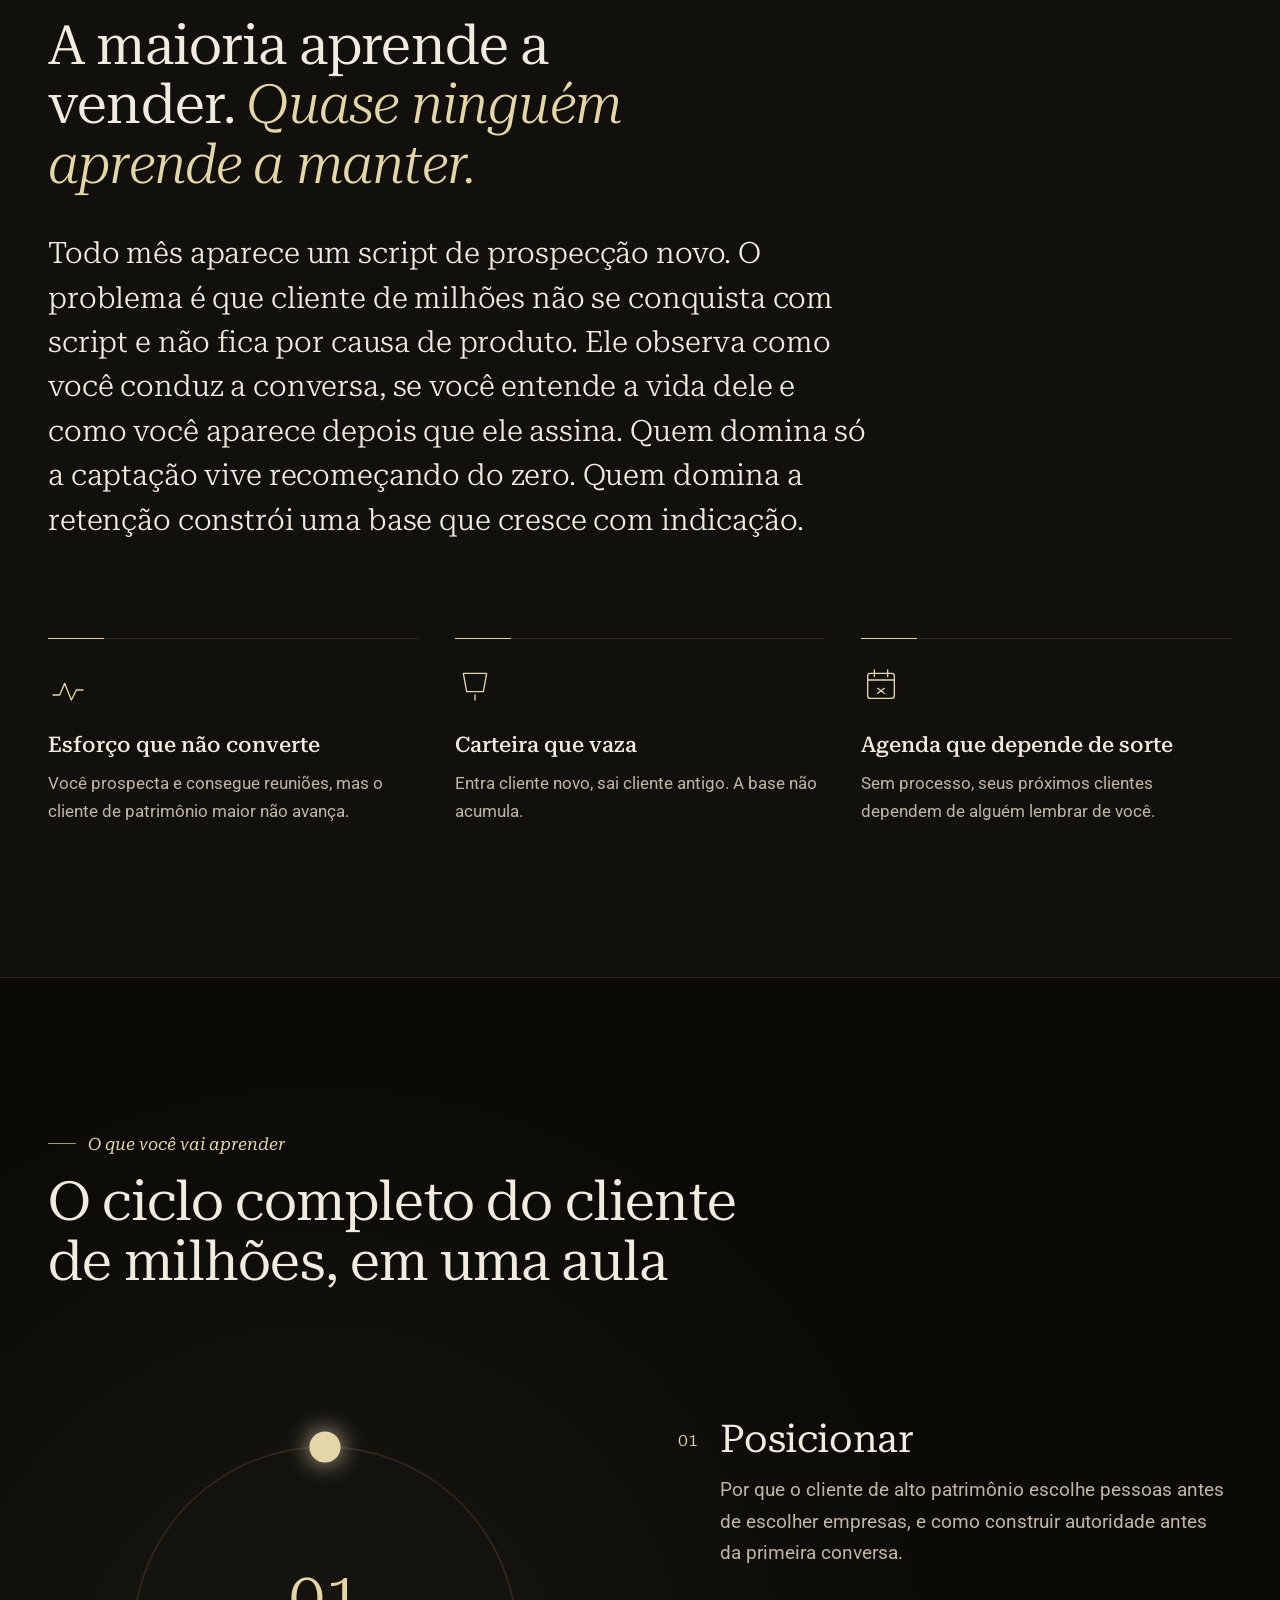
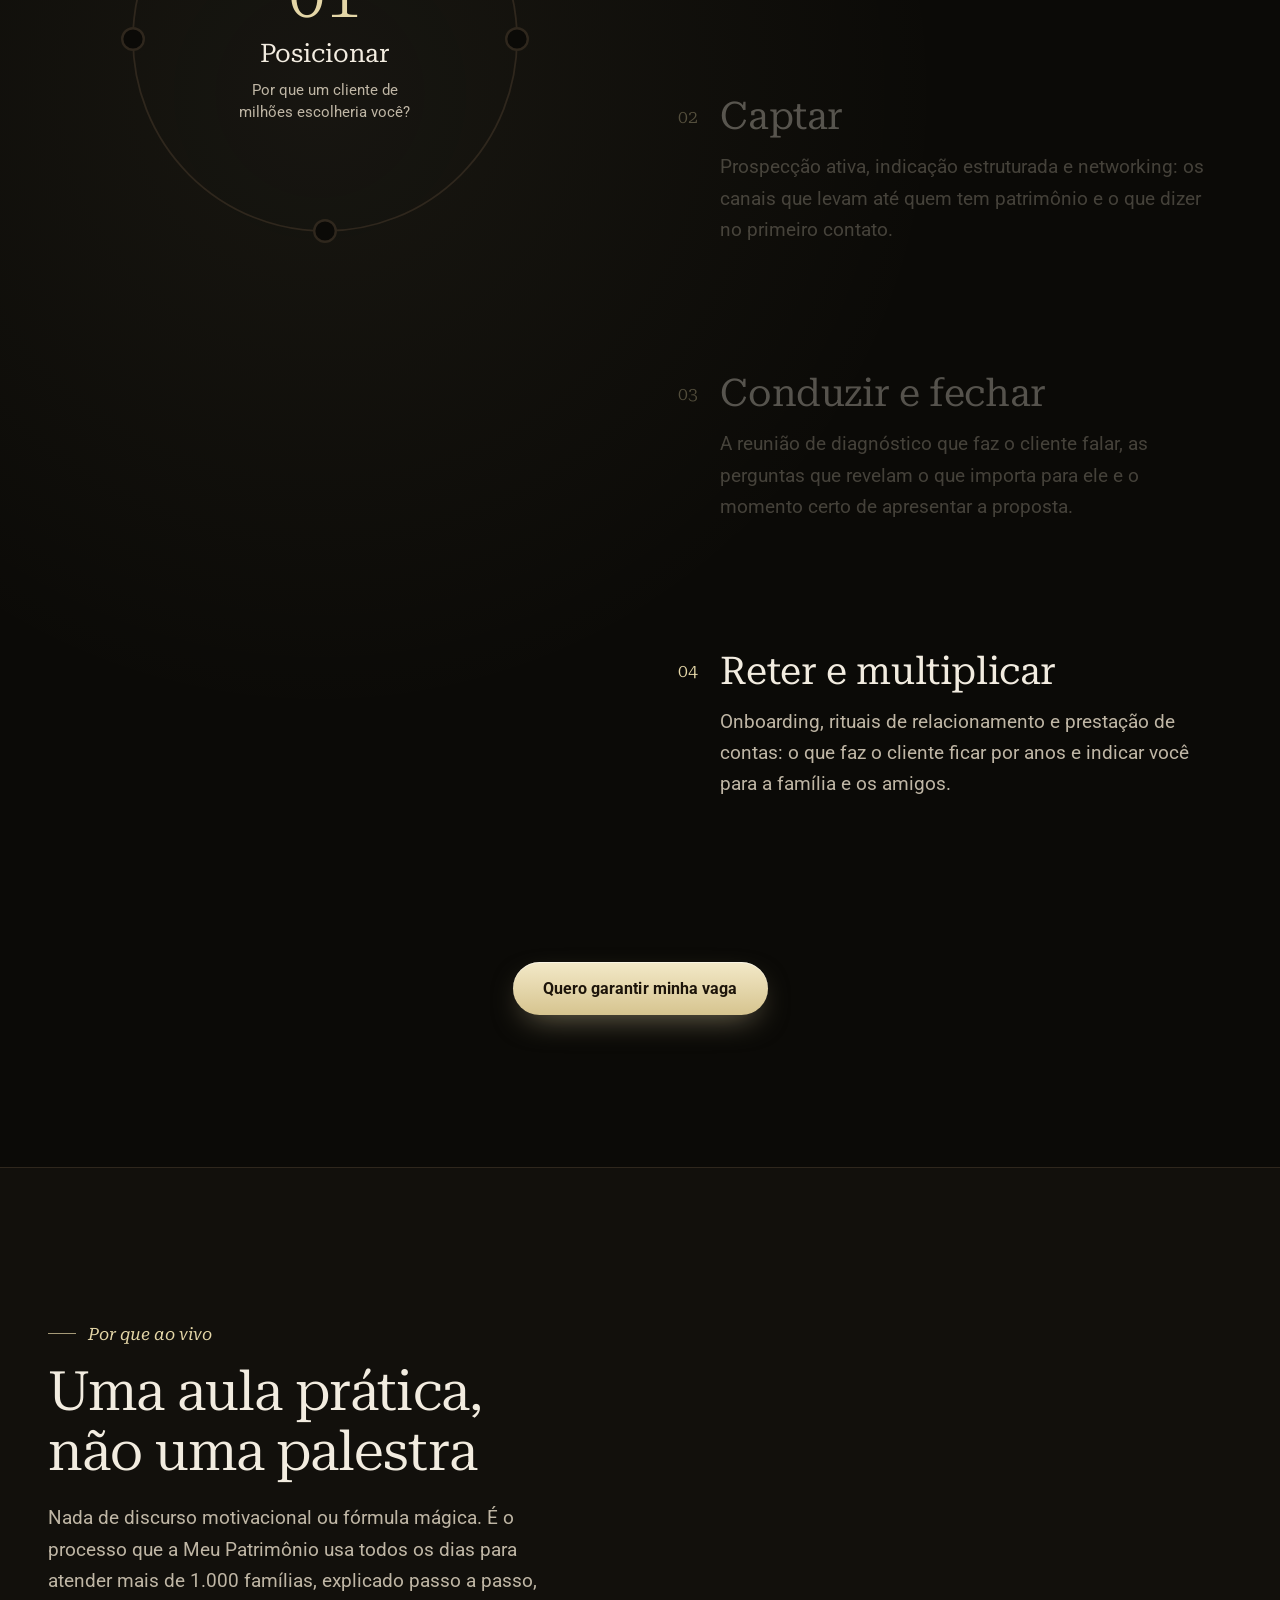
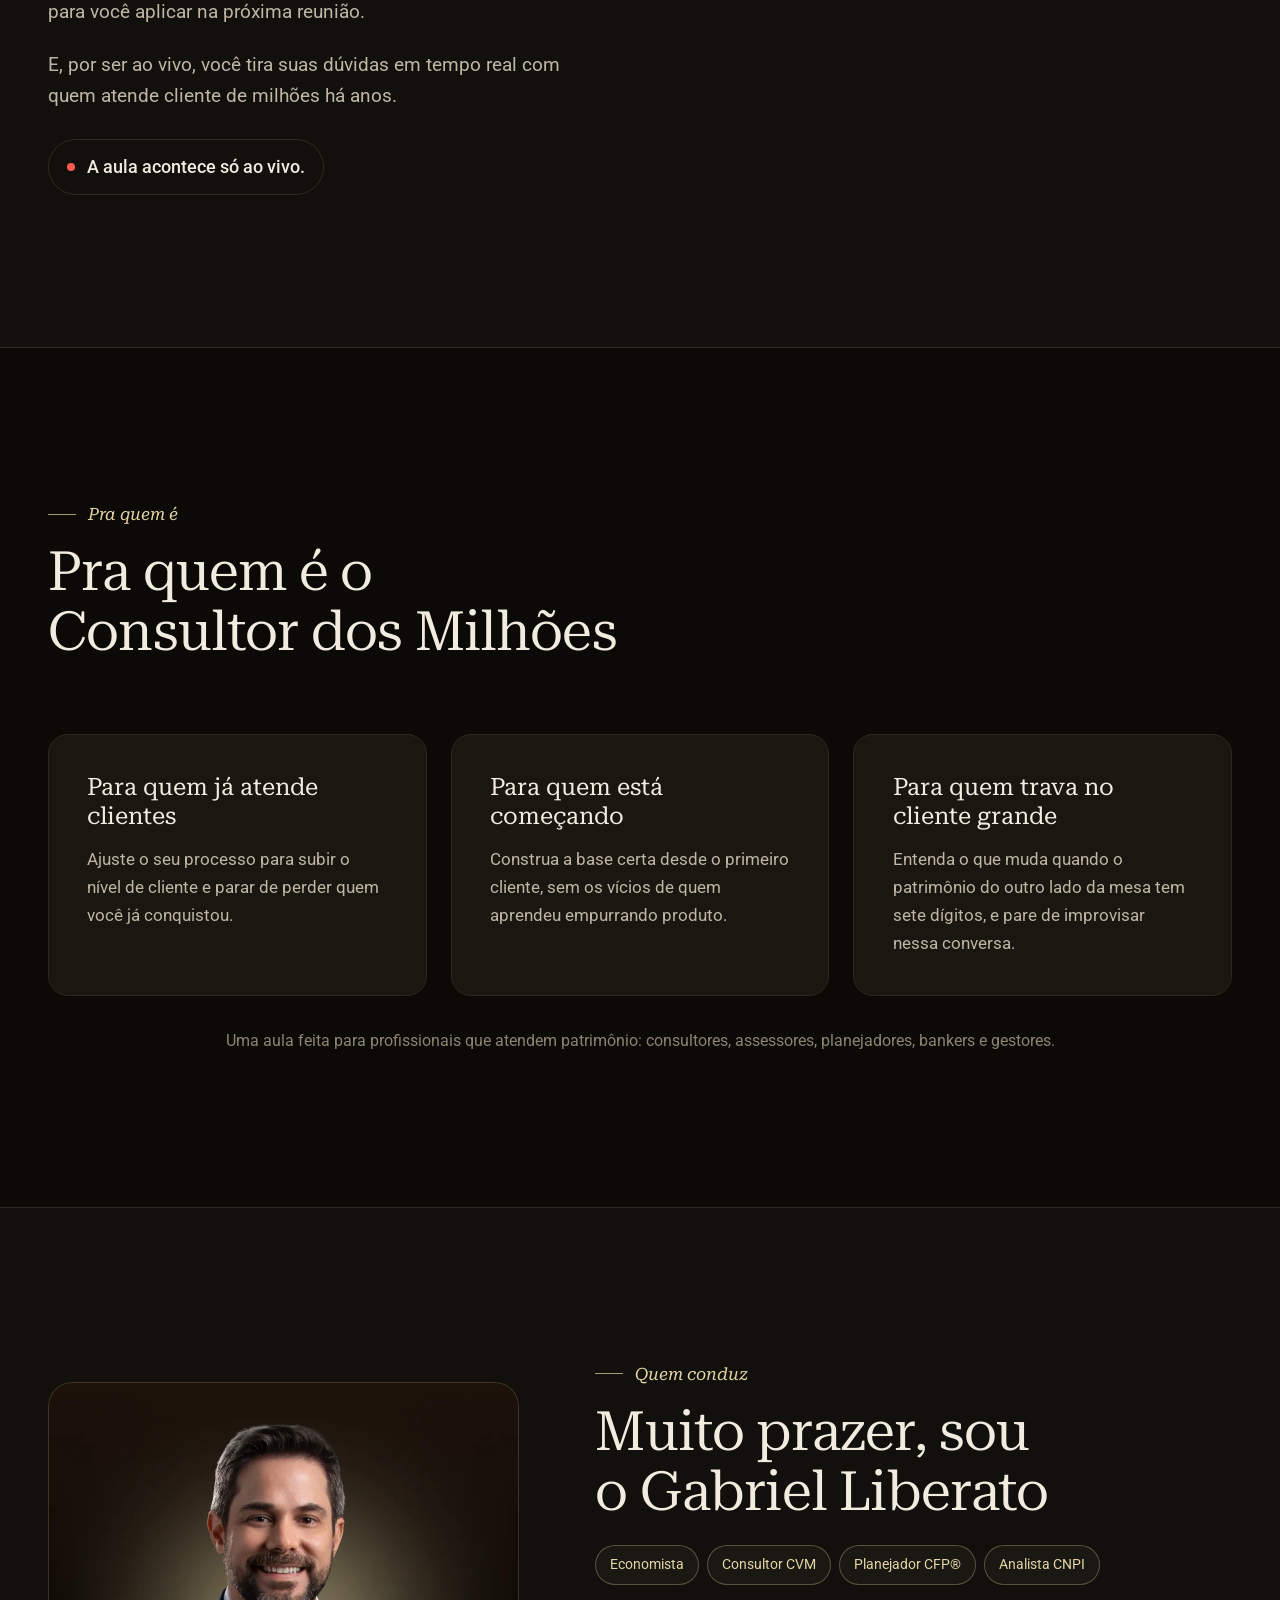
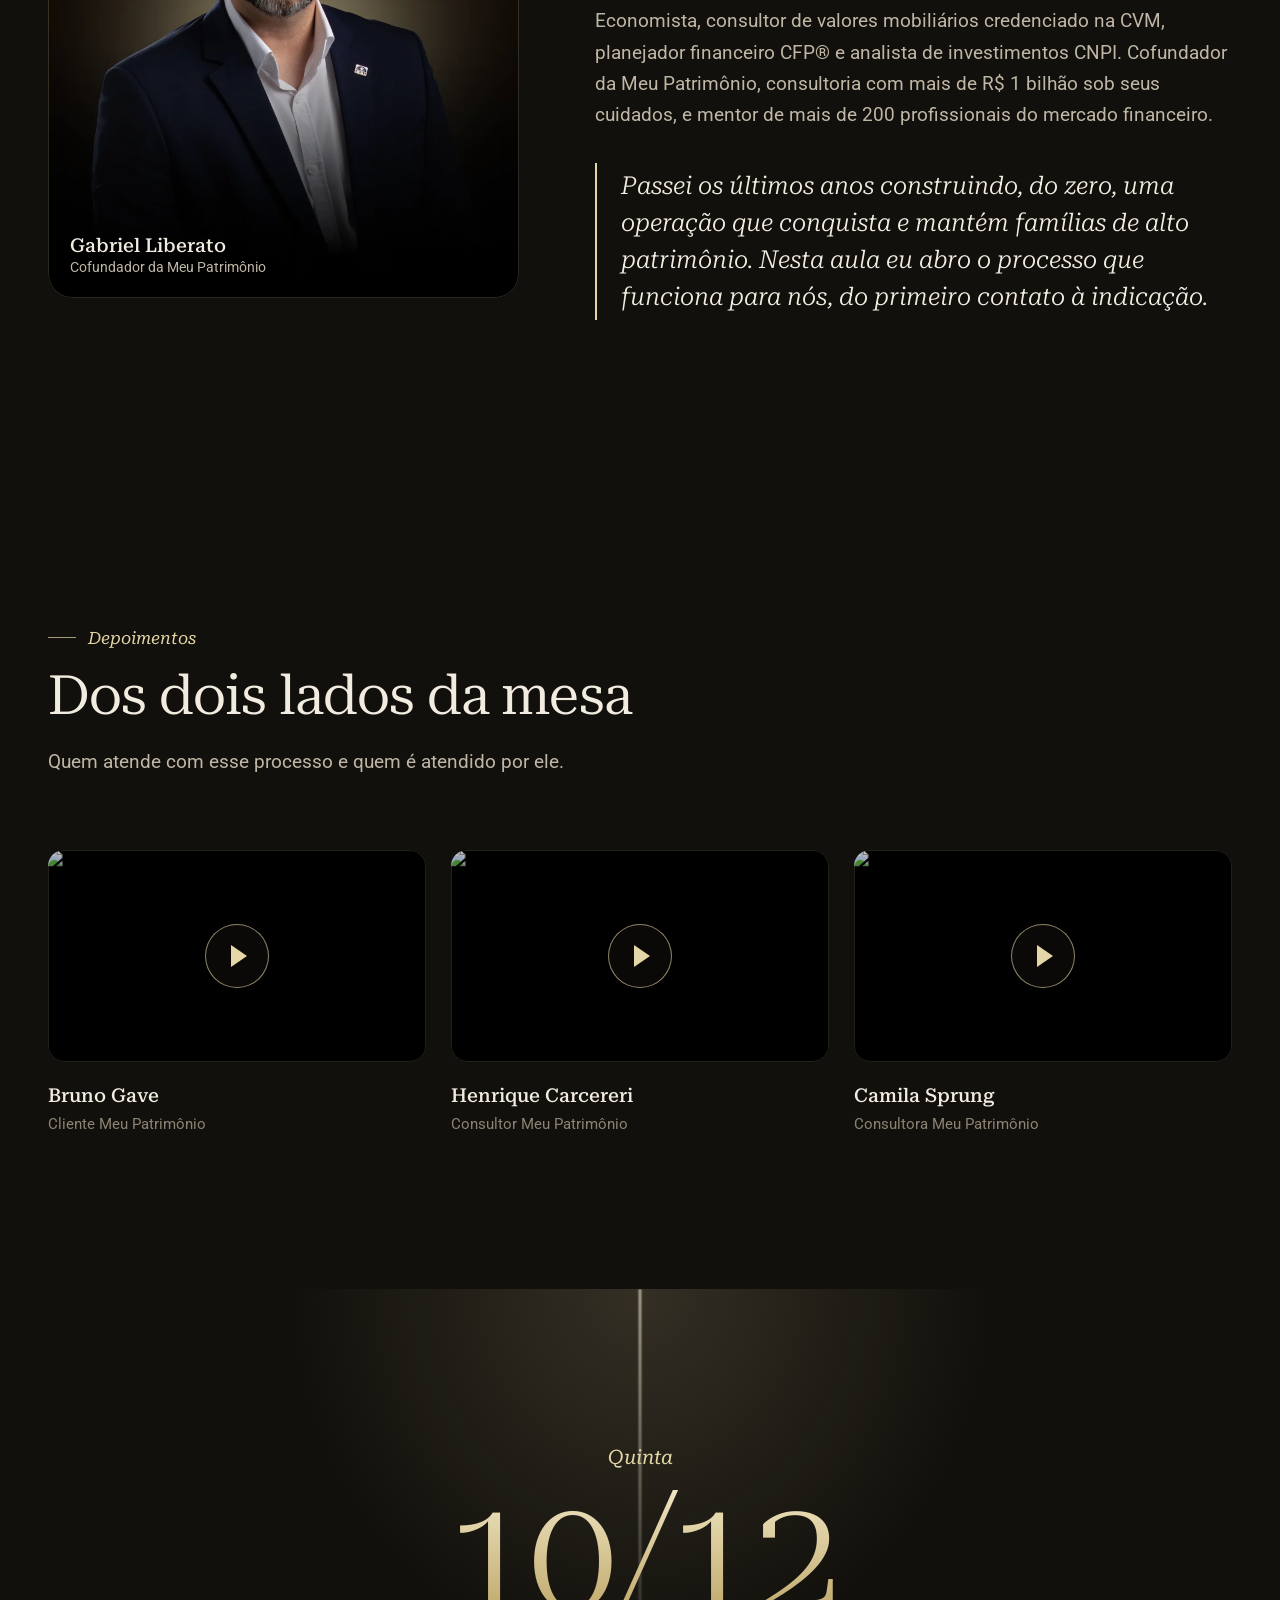
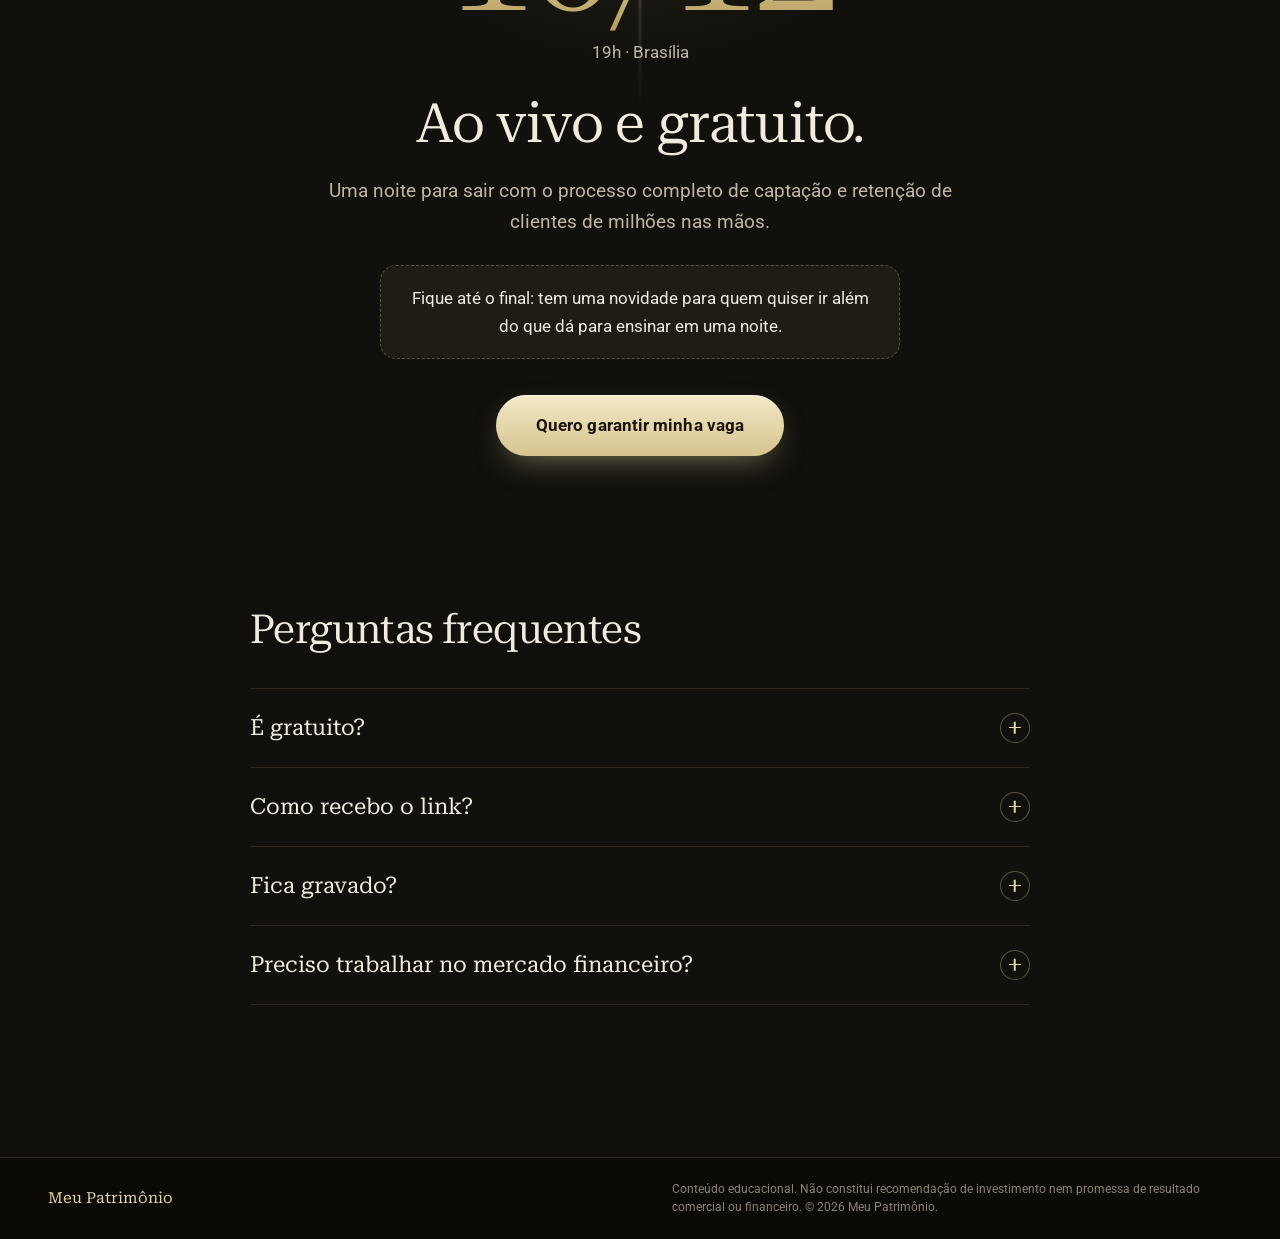
==== commit 563de1d5: "Form 47: novo código or" ====
--- a/index.html
+++ b/index.html
@@ -436,6 +436,6 @@
 </div>
 
 <script src="edicao.js?v=3"></script>
-<script src="app.js?v=5"></script>
+<script src="app.js?v=6"></script>
 </body>
 </html>
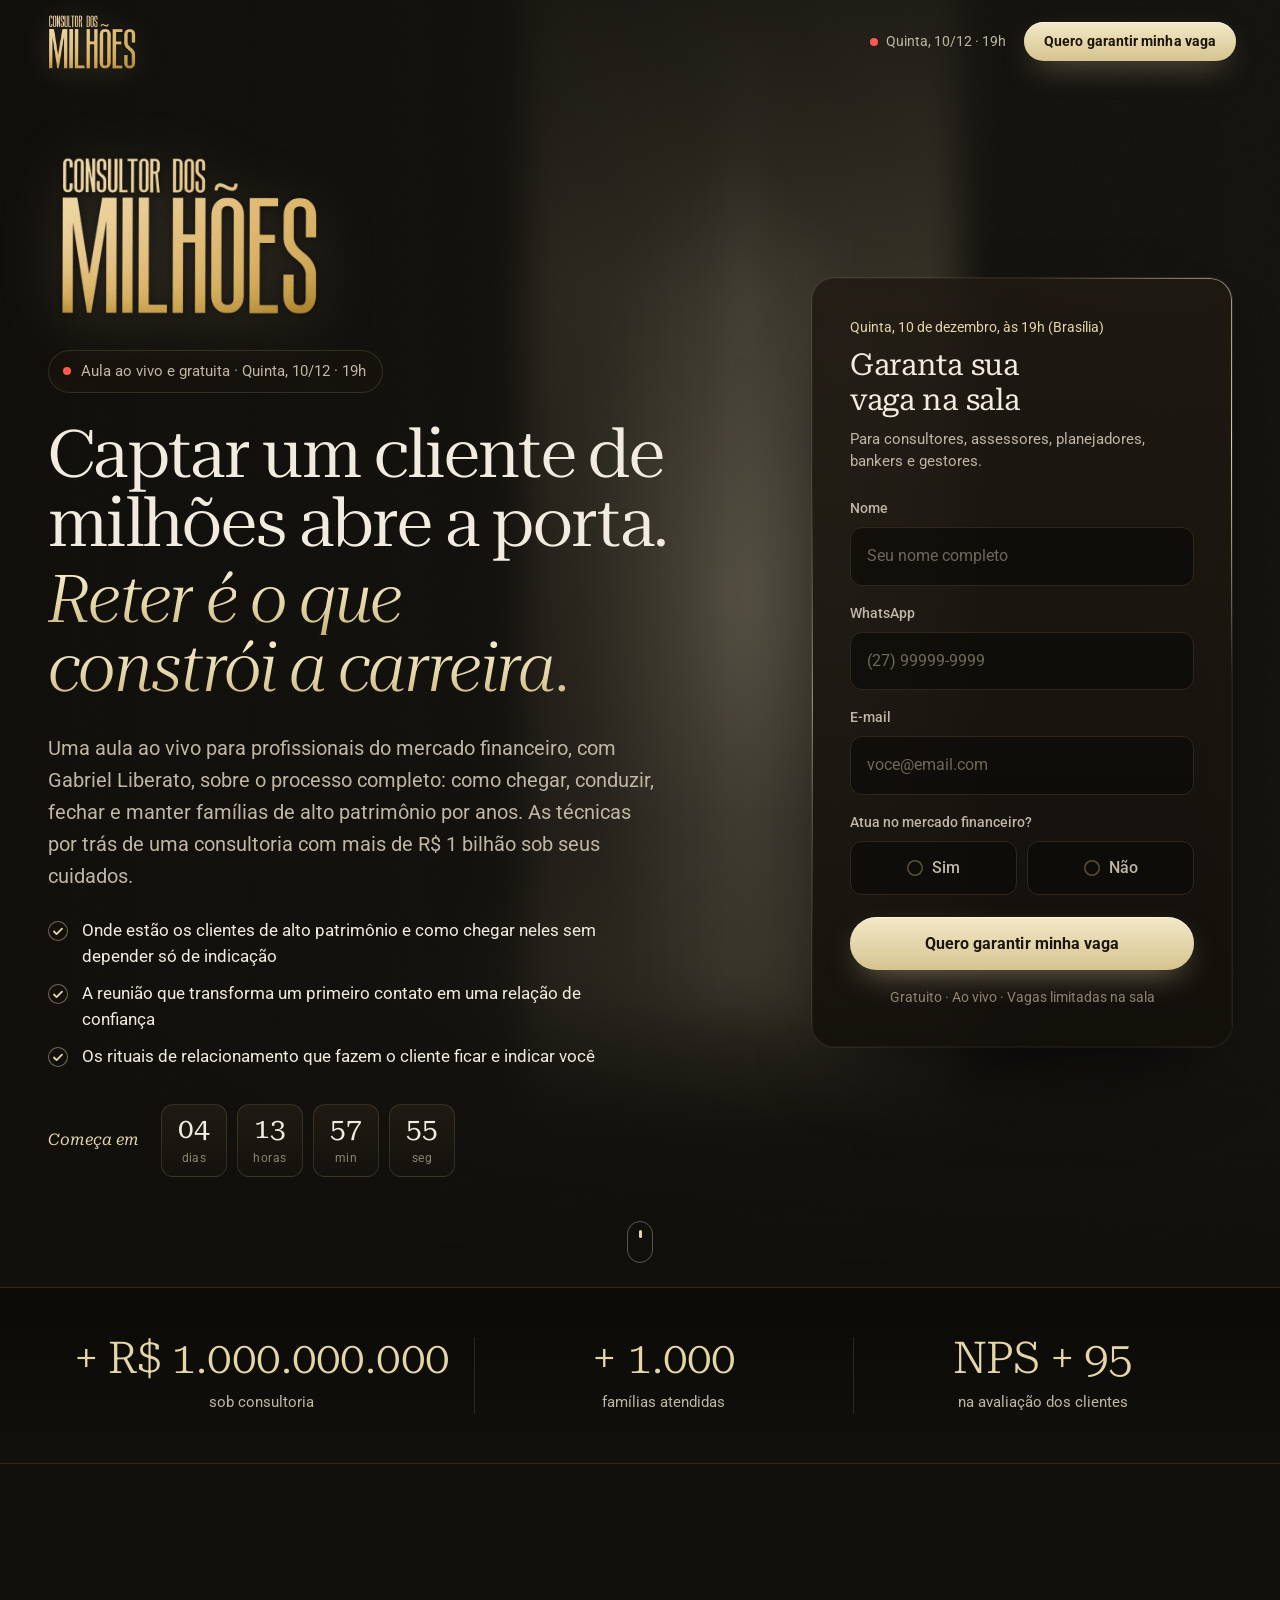
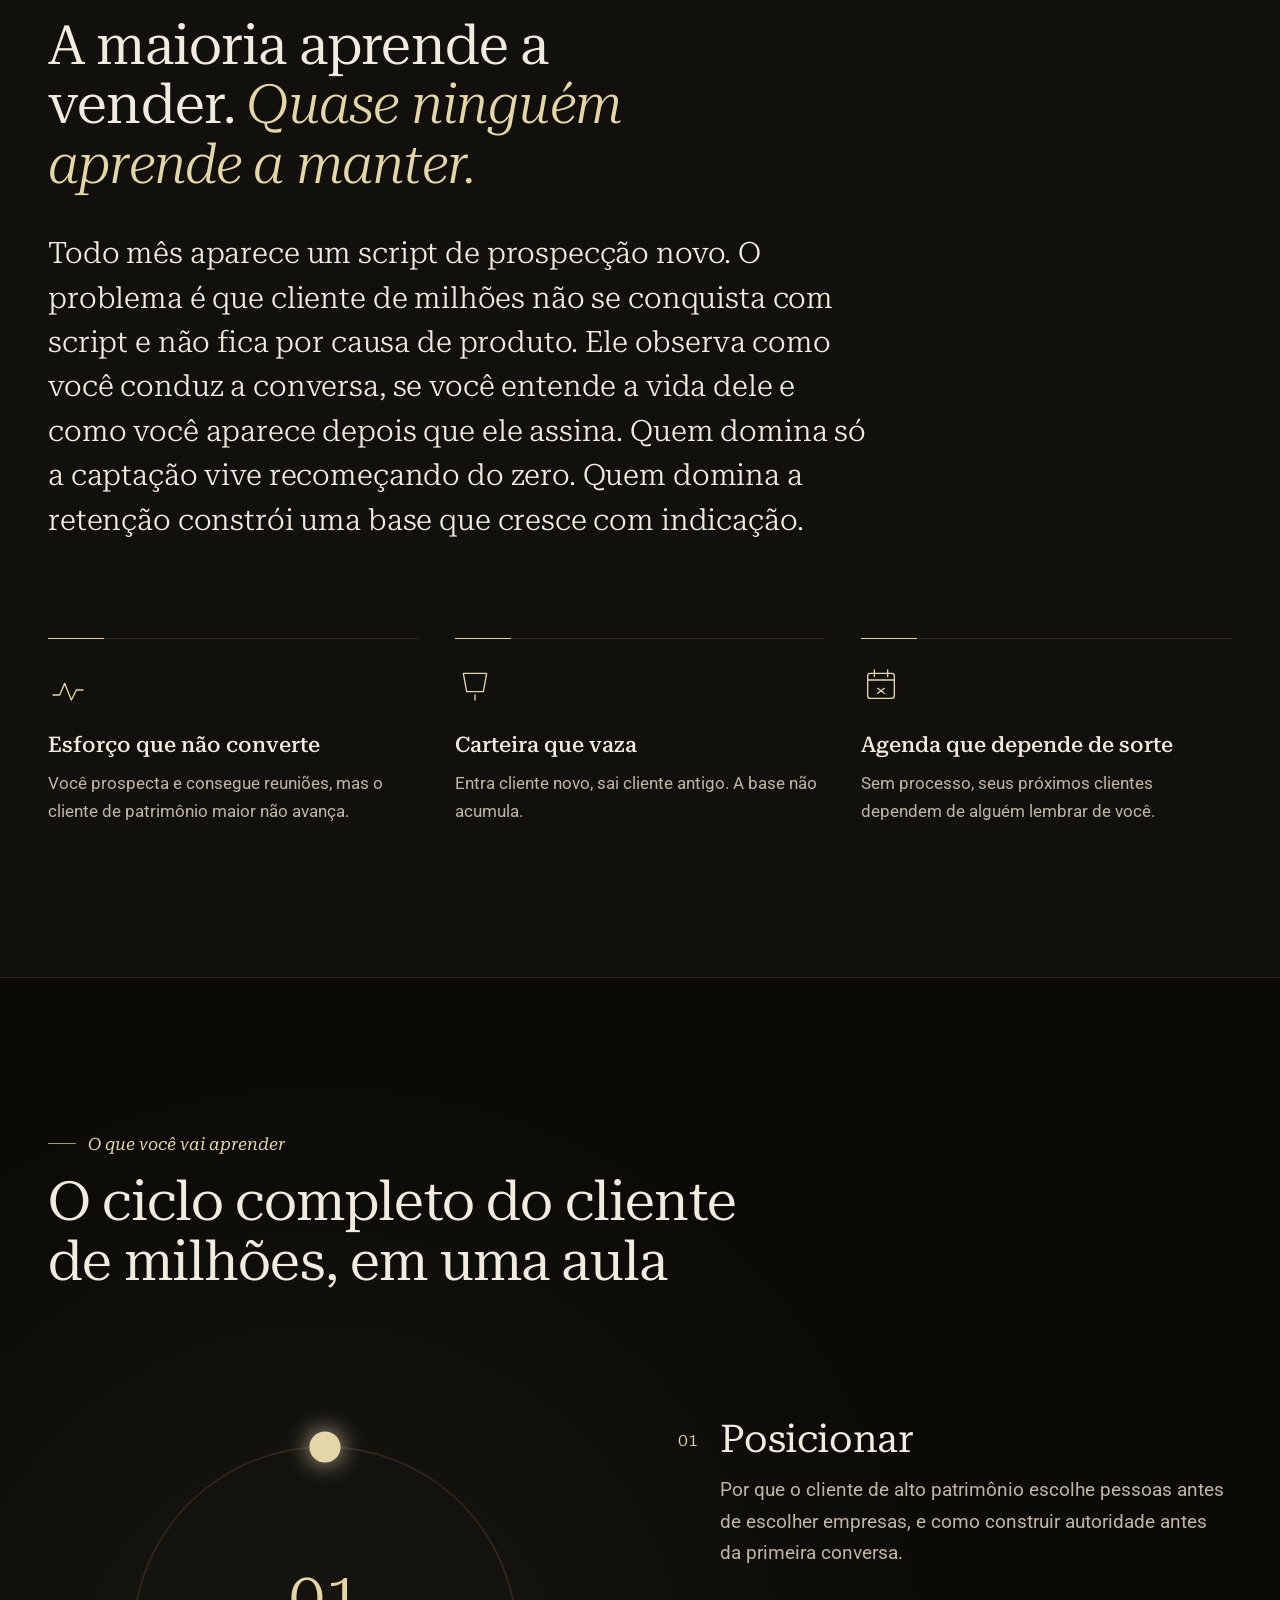
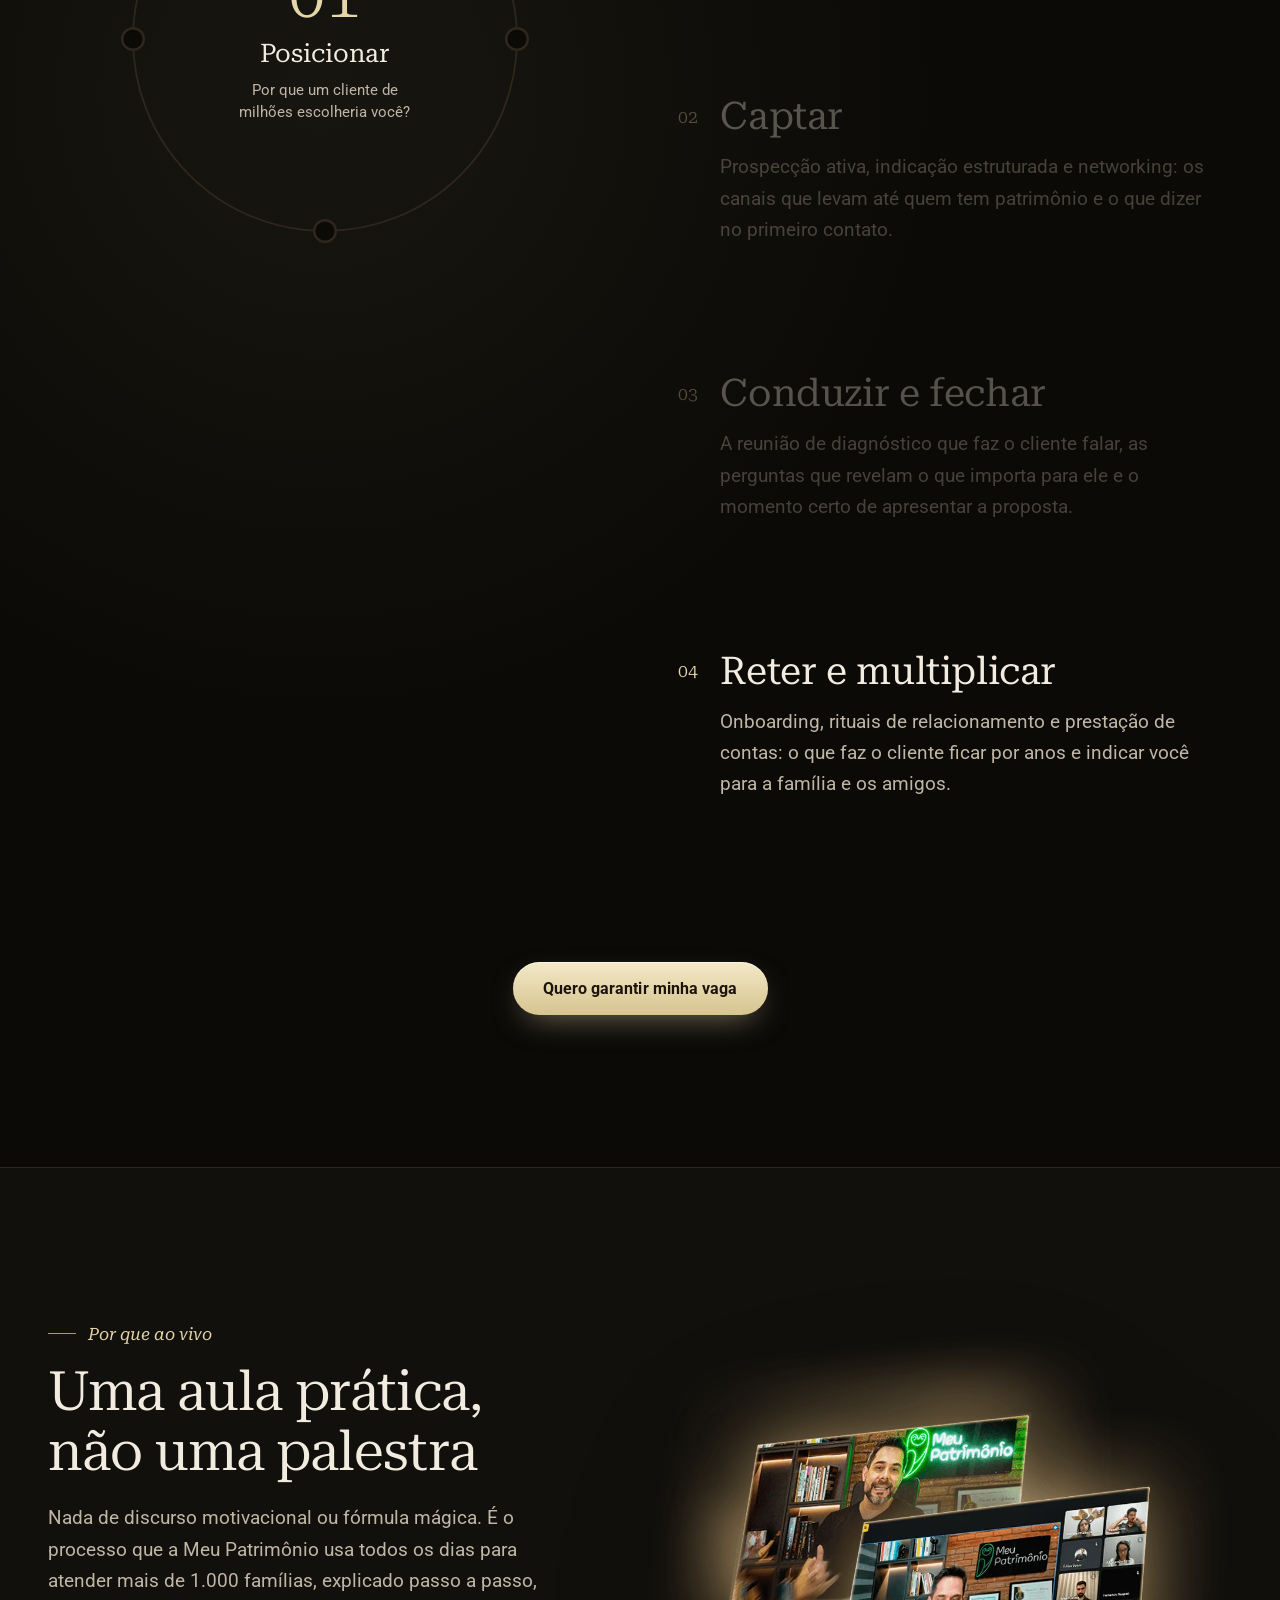
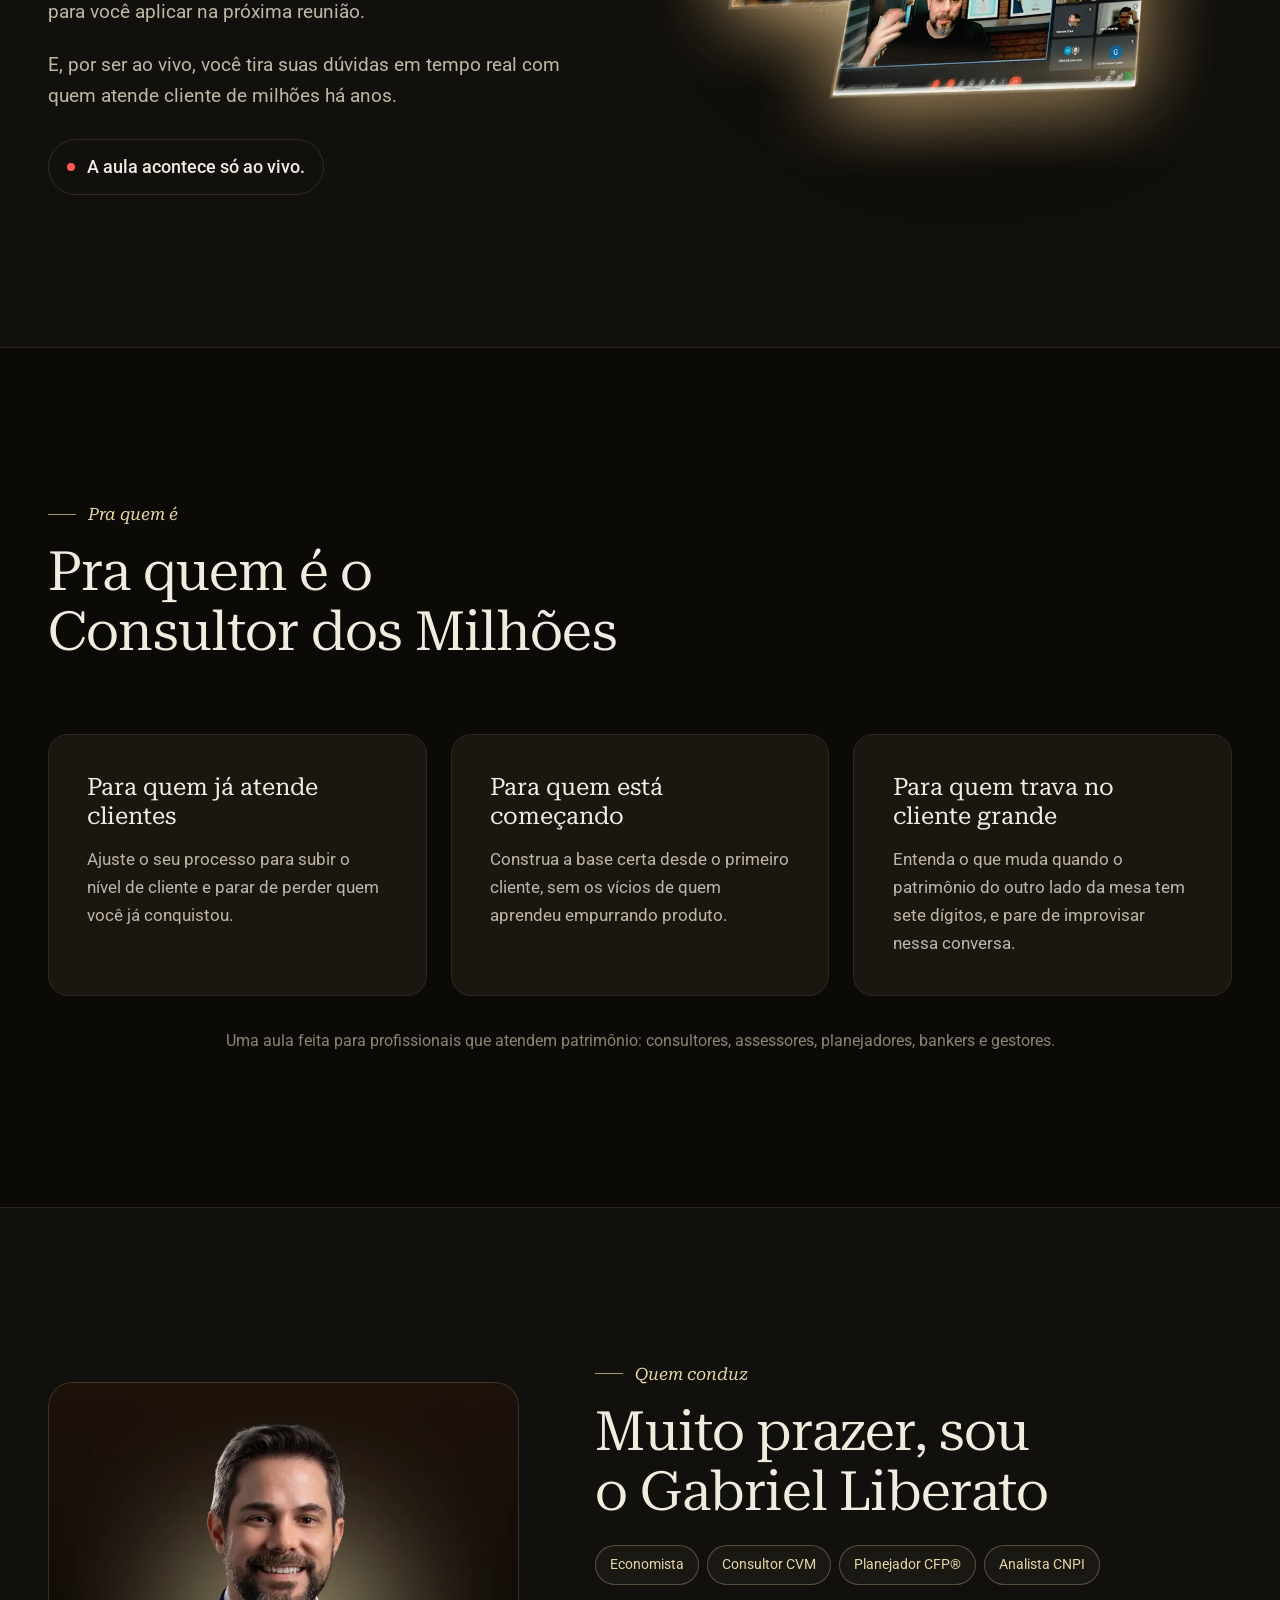
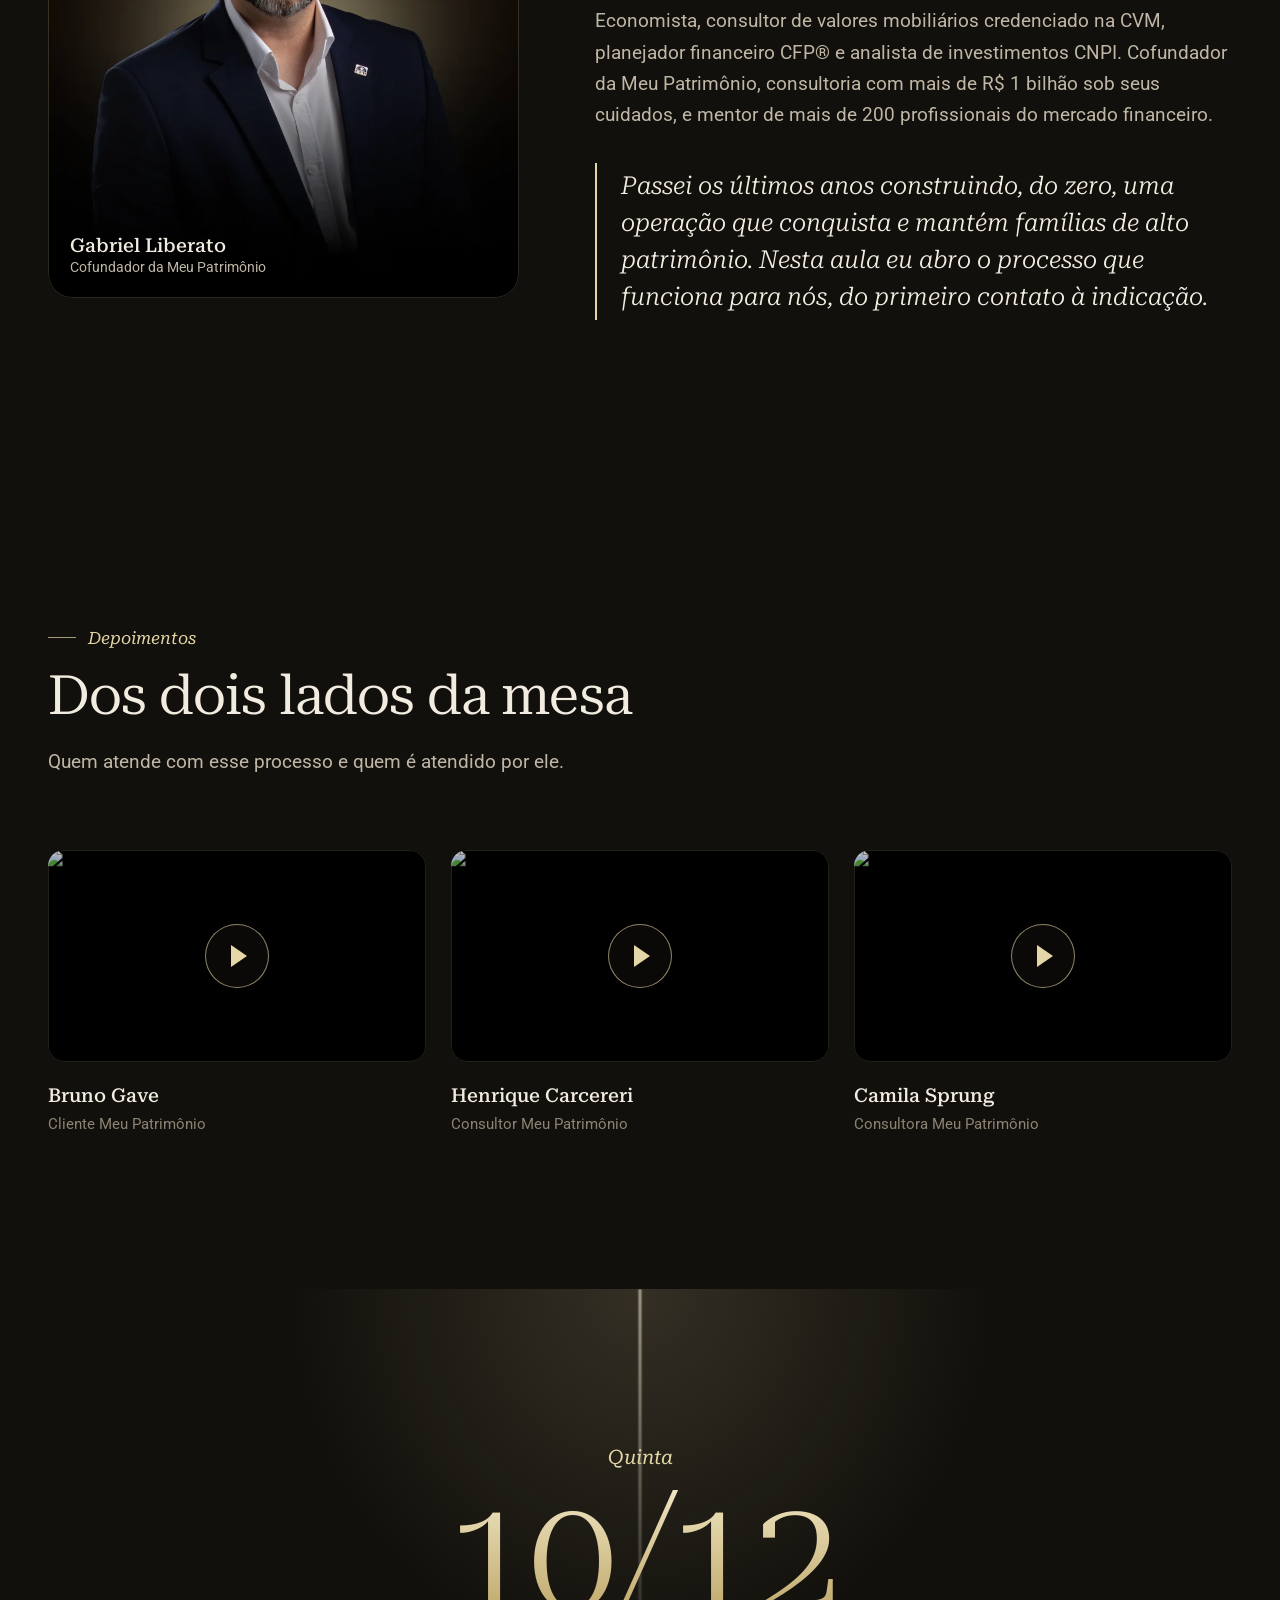
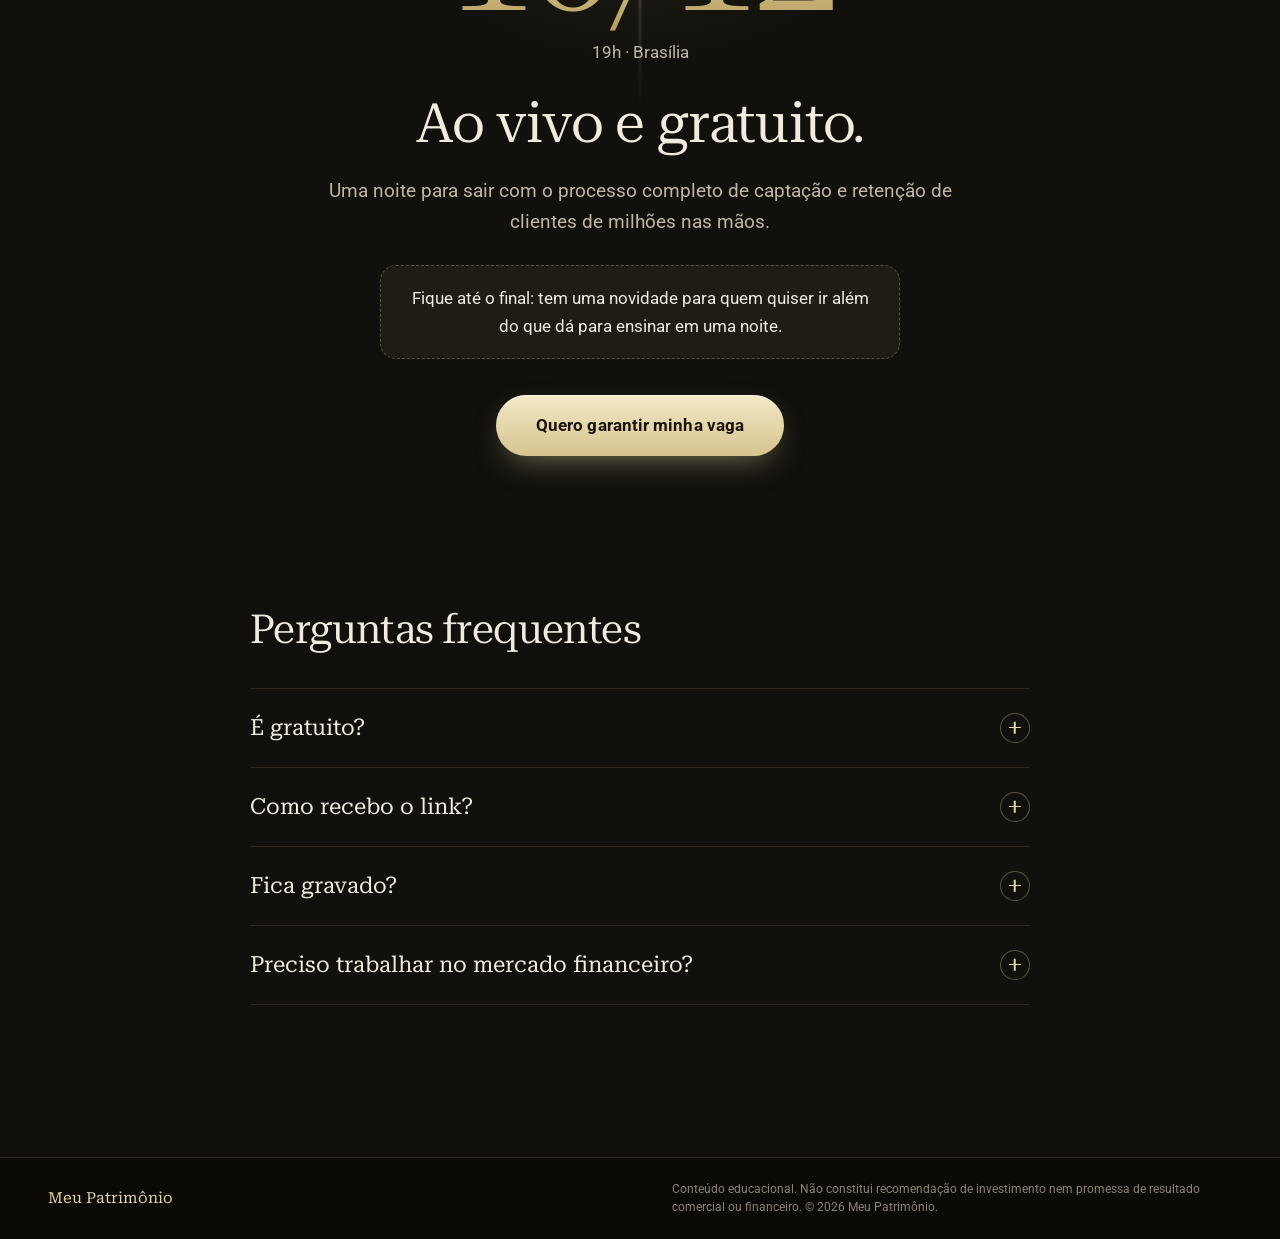
==== commit 2e462953: "Agenda: link da transmissão no YouTube na descrição e no local" ====
--- a/index.html
+++ b/index.html
@@ -435,7 +435,7 @@
   <a class="btn btn-gold btn-sm" href="#inscricao" tabindex="-1" data-cta="sticky">Garantir vaga</a>
 </div>
 
-<script src="edicao.js?v=3"></script>
-<script src="app.js?v=6"></script>
+<script src="edicao.js?v=4"></script>
+<script src="app.js?v=7"></script>
 </body>
 </html>
